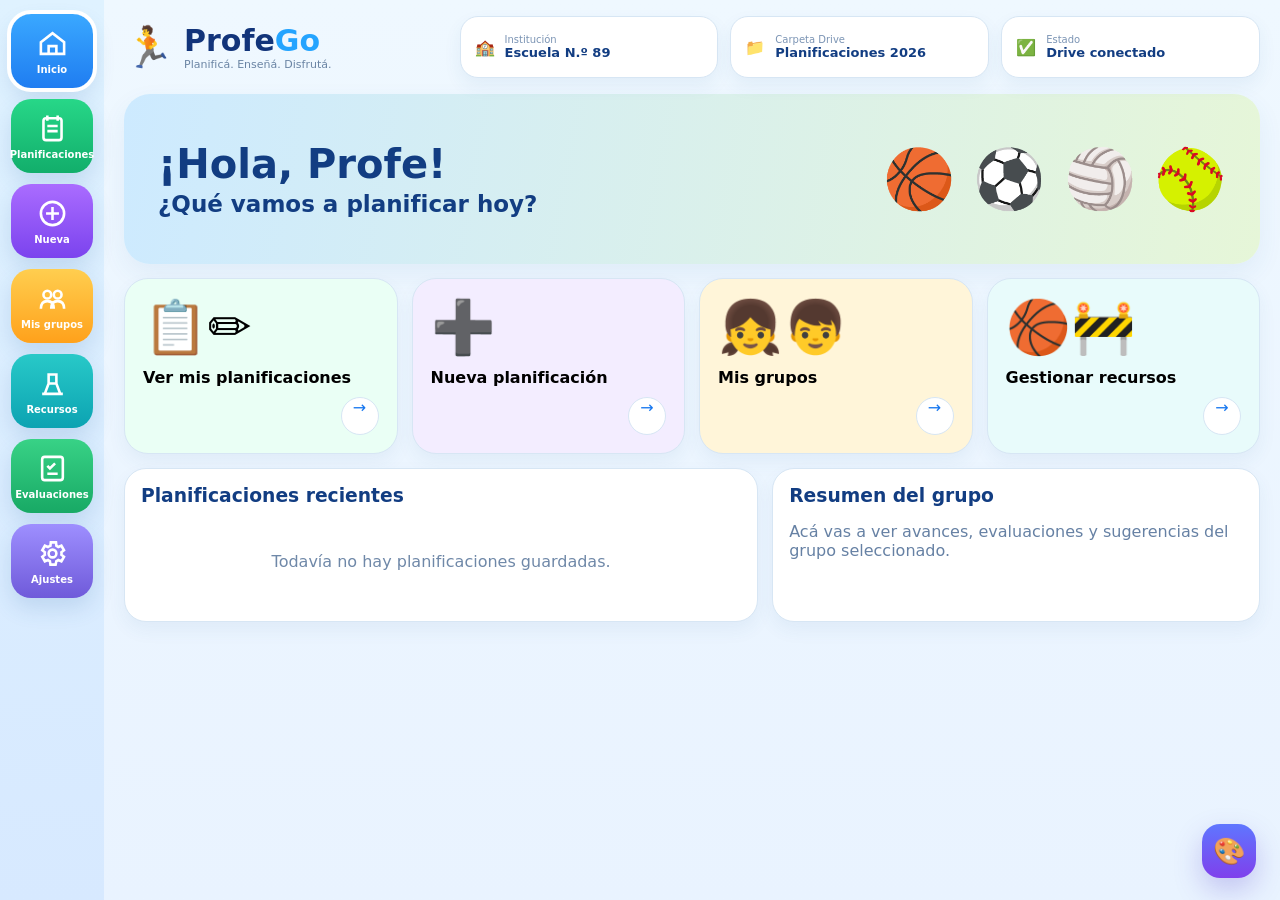
==== profego-v2.html @ d07e44e4 "Reconstruir ProfeGo desde cero" ====
<!doctype html><html lang="es"><head><meta charset="utf-8"><meta name="viewport" content="width=device-width,initial-scale=1"><title>ProfeGo</title><style>:root{--blue:#0d73ff;--blue2:#0c4fc5;--green:#19c77e;--purple:#8b45f6;--orange:#ff9b21;--pink:#ff4d7d;--ink:#123d82;--muted:#6681a4;--bg:#edf6ff;--card:#fff;--radius:22px}*{box-sizing:border-box}html,body{margin:0;background:linear-gradient(180deg,#eff8ff,#e9f3ff);font-family:Inter,ui-sans-serif,system-ui,-apple-system,"Segoe UI",sans-serif;color:var(--ink)}button,input,select,textarea{font:inherit}button{cursor:pointer}.app{min-height:100vh;display:grid;grid-template-columns:104px minmax(0,1fr)}.side{background:linear-gradient(180deg,#dff2ff,#d7e9ff);padding:14px 9px;display:flex;flex-direction:column;gap:11px;align-items:center}.side button{width:82px;min-height:74px;border:0;border-radius:20px;color:#fff;font-weight:800;font-size:10px;display:flex;flex-direction:column;align-items:center;justify-content:center;gap:5px;box-shadow:0 10px 22px #2c65a329}.side button svg{width:31px;height:31px;stroke:currentColor;fill:none;stroke-width:2}.side button:nth-child(1){background:linear-gradient(180deg,#3aa8ff,#1f7df1)}.side button:nth-child(2){background:linear-gradient(180deg,#27d788,#12ae6b)}.side button:nth-child(3){background:linear-gradient(180deg,#aa6cff,#7b43ee)}.side button:nth-child(4){background:linear-gradient(180deg,#ffce4f,#ffa11b)}.side button:nth-child(5){background:linear-gradient(180deg,#28c9c8,#0ca3b2)}.side button:nth-child(6){background:linear-gradient(180deg,#38d286,#18a965)}.side button:nth-child(7){background:linear-gradient(180deg,#9e8fff,#6f5ada)}.side button.active{outline:4px solid white;box-shadow:0 0 0 3px #2390ff,0 10px 22px #2c65a329}.main{padding:16px 20px 28px;min-width:0}.top{display:grid;grid-template-columns:minmax(220px,1fr) repeat(3,minmax(190px,.8fr));gap:12px;align-items:center;margin-bottom:16px}.brand{display:flex;align-items:center;gap:10px}.brand .runner{font-size:40px}.brand h1{margin:0;font-size:30px;font-weight:900;color:#12347a}.brand h1 span{color:#24a4ff}.brand p{margin:0;font-size:11px;color:#6a84a4}.topbox{background:#fff;border:1px solid #d7e6f4;border-radius:18px;padding:12px 14px;display:flex;gap:10px;align-items:center;min-height:62px;box-shadow:0 8px 18px #2b5d9612}.topbox small{display:block;color:#7b94b4;font-size:10px}.topbox b{display:block;font-size:13px}.page{display:none}.page.active{display:block}.hero{background:linear-gradient(100deg,#cdeaff,#e6f6d8);border-radius:26px;padding:26px 34px;min-height:170px;display:flex;align-items:center;justify-content:space-between;box-shadow:0 10px 26px #2b5d9612}.hero h2{font-size:40px;margin:0 0 4px}.hero p{font-size:23px;margin:0;font-weight:800}.sports{font-size:58px;display:flex;gap:14px}.quick{display:grid;grid-template-columns:repeat(4,minmax(0,1fr));gap:14px;margin-top:14px}.q{border:1px solid #d7e6f4;border-radius:24px;padding:18px;background:#fff;min-height:176px;display:flex;flex-direction:column;justify-content:space-between;box-shadow:0 8px 18px #2b5d9610}.q:nth-child(1){background:#eafff5}.q:nth-child(2){background:#f3edff}.q:nth-child(3){background:#fff5d9}.q:nth-child(4){background:#e8fbfb}.q .ico{font-size:52px}.q b{font-size:16px}.q .go{align-self:flex-end;width:38px;height:38px;border-radius:50%;background:#fff;border:1px solid #d7e6f4;color:#1777ef}.lower{display:grid;grid-template-columns:1.3fr 1fr;gap:14px;margin-top:14px}.card{background:#fff;border:1px solid #d7e6f4;border-radius:22px;box-shadow:0 8px 18px #2b5d9610;padding:16px}.card h3{margin:0 0 12px}.planner-grid{display:grid;grid-template-columns:minmax(0,1fr) 270px;gap:16px}.setup{display:grid;grid-template-columns:repeat(5,minmax(0,1fr));gap:10px;margin-bottom:14px}.setup .box{background:#fff;border:1px solid #d7e6f4;border-radius:16px;padding:10px}.setup label{display:block;color:#6f88a8;font-size:10px;margin-bottom:5px}.setup select,.setup input,.setup textarea{width:100%;border:1px solid #d6e4f1;border-radius:10px;padding:9px;color:#24446e;background:#fff}.setup textarea{height:52px;resize:none}.preview-head{background:linear-gradient(90deg,#e6f4ff,#efffdc);border:1px solid #c8e1f5;border-radius:22px;padding:17px 18px;margin-bottom:12px;display:flex;justify-content:space-between;align-items:center}.preview-head h2{margin:0;font-size:22px}.classbox{background:linear-gradient(180deg,#064bbd 0 64px,#f4f9ff 64px);border-radius:24px;overflow:hidden;box-shadow:0 15px 32px #174a8b20}.class-title{padding:16px 18px;color:#fff;font-size:20px;font-weight:900}.games{display:grid;grid-template-columns:repeat(3,minmax(0,1fr));gap:12px;padding:14px}.game{background:#fff;border:1px solid #d5e4f3;border-radius:18px;overflow:hidden;box-shadow:0 8px 18px #225c9c12}.game h4{margin:0;padding:10px 11px;font-size:12px}.scene{height:150px;background:linear-gradient(180deg,#bdeeff,#65c7ee);position:relative;overflow:hidden}.scene .ground{position:absolute;left:0;right:0;bottom:0;height:34%;background:#e4b874}.kid{position:absolute;bottom:22px;width:54px;height:84px}.kid .head{position:absolute;top:0;left:13px;width:30px;height:30px;border-radius:50%;background:#f5b57e;border:3px solid #783c20}.kid .hair{position:absolute;top:-2px;left:10px;width:36px;height:15px;border-radius:50% 50% 35% 35%;background:#68331f}.kid .body{position:absolute;top:28px;left:9px;width:38px;height:34px;border-radius:14px;background:#1686ff}.kid .arm,.kid .leg{position:absolute;background:#f5b57e;border-radius:8px}.kid .arm.a{width:26px;height:7px;top:38px;left:-4px;transform:rotate(-30deg)}.kid .arm.b{width:26px;height:7px;top:38px;right:-4px;transform:rotate(30deg)}.kid .leg.a{width:8px;height:30px;top:59px;left:15px;transform:rotate(15deg)}.kid .leg.b{width:8px;height:30px;top:59px;right:15px;transform:rotate(-15deg)}.kid.alt .body{background:#ff4f86}.kid.green .body{background:#18b66d}.ball{position:absolute;width:28px;height:28px;border-radius:50%;background:#f47b20;border:3px solid #b84c0c}.cone{position:absolute;width:0;height:0;border-left:12px solid transparent;border-right:12px solid transparent;border-bottom:34px solid #ff6b00}.ring{position:absolute;width:54px;height:18px;border:6px solid #ff4d7d;border-radius:50%}.game p{font-size:11px;line-height:1.45;color:#557399;padding:10px 11px;margin:0;min-height:72px}.actions{display:grid;grid-template-columns:1fr 1fr;gap:7px;padding:0 10px 10px}.actions button{border:1px solid #d8ccff;border-radius:10px;padding:8px;color:#7c3ce5;background:#fff;font-weight:800;font-size:10px}.actions .edit{background:linear-gradient(90deg,#7d48f6,#9a38ef);color:#fff;border:0}.aside{display:grid;gap:12px;align-content:start}.aside .save{background:linear-gradient(90deg,#147cff,#14c98b);color:#fff;border:0;width:100%;padding:13px;border-radius:12px;font-weight:900}.aside p{color:#5b7698;font-size:12px;line-height:1.45}.section-title{font-size:26px;margin:0 0 14px}.empty{padding:34px;text-align:center;color:#6f88a8}.theme-pills{display:flex;gap:8px;flex-wrap:wrap}.theme-pills button{border:1px solid #d8e4f0;background:#fff;border-radius:999px;padding:8px 12px}.fab{position:fixed;right:24px;bottom:22px;width:54px;height:54px;border-radius:18px;border:0;background:linear-gradient(180deg,#5f76ff,#7f40ec);color:#fff;font-size:26px;box-shadow:0 12px 28px #5440c843}@media(max-width:1100px){.top{grid-template-columns:1fr 1fr}.quick{grid-template-columns:repeat(2,1fr)}.setup{grid-template-columns:repeat(2,1fr)}.planner-grid{grid-template-columns:1fr}.aside{grid-template-columns:repeat(2,1fr)}.games{grid-template-columns:repeat(2,1fr)}}@media(max-width:760px){.app{grid-template-columns:72px minmax(0,1fr)}.side{padding:10px 5px}.side button{width:58px;min-height:58px;border-radius:15px}.side button span{display:none}.side button svg{width:26px;height:26px}.main{padding:10px}.top{grid-template-columns:1fr}.brand{justify-content:center}.topbox{min-height:54px}.hero{padding:20px;min-height:140px}.hero h2{font-size:31px}.hero p{font-size:18px}.sports{display:none}.quick{grid-template-columns:1fr}.lower{grid-template-columns:1fr}.setup{grid-template-columns:1fr}.games{grid-template-columns:1fr}.aside{grid-template-columns:1fr}} </style></head><body><div class="app"><nav class="side"><button class="active" onclick="show('home',this)"><svg viewBox="0 0 24 24"><path d="M3 11 12 4l9 7v9H3z"/><path d="M9 20v-6h6v6"/></svg><span>Inicio</span></button><button onclick="show('plans',this)"><svg viewBox="0 0 24 24"><rect x="5" y="4" width="14" height="17" rx="2"/><path d="M8 2v4M16 2v4M8 10h8M8 14h8"/></svg><span>Planificaciones</span></button><button onclick="show('new',this)"><svg viewBox="0 0 24 24"><circle cx="12" cy="12" r="9"/><path d="M12 7v10M7 12h10"/></svg><span>Nueva</span></button><button onclick="show('groups',this)"><svg viewBox="0 0 24 24"><circle cx="8" cy="9" r="3"/><circle cx="16" cy="9" r="3"/><path d="M3 20c0-4 2-6 5-6s5 2 5 6M11 20c0-4 2-6 5-6s5 2 5 6"/></svg><span>Mis grupos</span></button><button onclick="show('resources',this)"><svg viewBox="0 0 24 24"><path d="M4 20h16M6 20l3-8h6l3 8M9 12V5h6v7"/></svg><span>Recursos</span></button><button onclick="show('eval',this)"><svg viewBox="0 0 24 24"><rect x="4" y="3" width="16" height="18" rx="2"/><path d="m8 10 2 2 4-4M8 16h8"/></svg><span>Evaluaciones</span></button><button onclick="show('settings',this)"><svg viewBox="0 0 24 24"><circle cx="12" cy="12" r="3"/><path d="M19 12a7 7 0 0 0-.1-1l2-1.5-2-3.5-2.4 1A7 7 0 0 0 15 6l-.3-2.6h-4L10.4 6A7 7 0 0 0 8.5 7l-2.4-1-2 3.5L6.1 11A7 7 0 0 0 6 12c0 .3 0 .7.1 1l-2 1.5 2 3.5 2.4-1A7 7 0 0 0 10 18l.4 2.6h4L15 18a7 7 0 0 0 1.5-1l2.4 1 2-3.5-2-1.5c.1-.3.1-.7.1-1z"/></svg><span>Ajustes</span></button></nav><main class="main"><header class="top"><div class="brand"><div class="runner">🏃</div><div><h1>Profe<span>Go</span></h1><p>Planificá. Enseñá. Disfrutá.</p></div></div><div class="topbox"><div>🏫</div><div><small>Institución</small><b>Escuela N.º 89</b></div></div><div class="topbox"><div>📁</div><div><small>Carpeta Drive</small><b>Planificaciones 2026</b></div></div><div class="topbox"><div>✅</div><div><small>Estado</small><b>Drive conectado</b></div></div></header><section id="home" class="page active"><div class="hero"><div><h2>¡Hola, Profe!</h2><p>¿Qué vamos a planificar hoy?</p></div><div class="sports">🏀 ⚽ 🏐 🥎</div></div><div class="quick"><button class="q" onclick="showById('plans',1)"><div class="ico">📋✏️</div><b>Ver mis planificaciones</b><span class="go">→</span></button><button class="q" onclick="showById('new',2)"><div class="ico">➕</div><b>Nueva planificación</b><span class="go">→</span></button><button class="q" onclick="showById('groups',3)"><div class="ico">👧👦</div><b>Mis grupos</b><span class="go">→</span></button><button class="q" onclick="showById('resources',4)"><div class="ico">🏀🚧</div><b>Gestionar recursos</b><span class="go">→</span></button></div><div class="lower"><div class="card"><h3>Planificaciones recientes</h3><div id="recent" class="empty">Todavía no hay planificaciones guardadas.</div></div><div class="card"><h3>Resumen del grupo</h3><p style="color:#6681a4">Acá vas a ver avances, evaluaciones y sugerencias del grupo seleccionado.</p></div></div></section><section id="new" class="page"><h2 class="section-title">Nueva planificación</h2><div class="setup"><div class="box"><label>Grupo</label><select id="group"><option>3 años</option><option>4 años</option><option selected>5 años</option><option>1.º año</option><option>2.º año</option><option>3.º año</option><option>4.º año</option><option>5.º año</option><option>6.º año</option></select></div><div class="box"><label>Contenido</label><select id="content"><option selected>Manipulación de pelota</option><option>Conciencia corporal</option><option>Básquet</option><option>Vóley</option><option>Fútbol</option></select></div><div class="box"><label>Clases</label><select id="count"><option>6</option><option selected>10</option><option>12</option></select></div><div class="box"><label>Inicio</label><input type="date" id="date"></div><div class="box"><label>Meta general</label><textarea id="goal">Que los niños integren diferentes formas de manipulación y desplazamiento en situaciones lúdicas.</textarea></div></div><div class="planner-grid"><div><div class="preview-head"><h2>Vista previa de la secuencia</h2><b id="meta">10 clases · 60 juegos</b></div><div class="classbox"><div class="class-title">CLASE 1 · Introducción</div><div id="games" class="games"></div></div></div><aside class="aside"><div class="card"><h3>🎯 Meta de la clase</h3><p id="classGoal">Explorar el espacio y manipular objetos en juegos simples.</p></div><div class="card"><h3>💡 Tip del día</h3><p>Usá consignas breves y visuales. Menos explicación, más movimiento.</p></div><div class="card"><h3>🔄 ¿No te gusta un juego?</h3><p>Tocá “Sugerir otro” y ProfeGo cambia la actividad manteniendo el objetivo.</p></div><div class="card"><h3>Guardar planificación</h3><button class="save" onclick="savePlan()">💾 Guardar</button><p id="saveStatus">Se guardará en Planificaciones y quedará asociada a la institución.</p></div></aside></div></section><section id="plans" class="page"><h2 class="section-title">Planificaciones</h2><div id="plansList" class="card empty">Todavía no hay planificaciones guardadas.</div></section><section id="groups" class="page"><h2 class="section-title">Mis grupos</h2><div class="card"><h3>5 años</h3><p>Seguimiento, contenidos trabajados y evaluaciones del grupo.</p></div></section><section id="resources" class="page"><h2 class="section-title">Recursos</h2><div class="card"><h3>Materiales disponibles</h3><p>Pelotas, conos, aros, sogas, colchonetas y otros recursos por institución.</p></div></section><section id="eval" class="page"><h2 class="section-title">Evaluaciones</h2><div class="card"><h3>Evaluación del grupo</h3><p>Registro inicial, intermedio y final de cada secuencia.</p></div></section><section id="settings" class="page"><h2 class="section-title">Ajustes</h2><div class="card"><h3>🎨 Apariencia</h3><div class="theme-pills"><button onclick="theme('#0d73ff','#8b45f6')">Cielo</button><button onclick="theme('#ff6b67','#9d56ef')">Atardecer</button><button onclick="theme('#18b981','#0ea5a3')">Bosque</button><button onclick="theme('#6c5ce7','#222b6b')">Noche</button></div></div><div class="card" style="margin-top:12px"><h3>☁ Google Drive</h3><p>La conexión definitiva será mediante inicio de sesión con Google, sin pegar URLs.</p><button class="save" onclick="alert('Conexión OAuth en próxima etapa')">Conectar con Google Drive</button></div></section></main></div><button class="fab" onclick="showById('settings',6)">🎨</button><script>const gamesData=[['Islas cerca - lejos','Correr y ubicarse dentro o fuera de un aro según la señal.'],['Pases en pareja','Pasar y recibir la pelota con las dos manos.'],['Dribbling en slalom','Conducir la pelota en zigzag entre conos.'],['Tiro al aro','Lanzar desde diferentes posiciones y distancias.'],['Partidito 3 vs 3','Juego reducido con reglas simples.'],['Vuelta a la calma','Movilidad suave, respiración y estiramientos.']];function iconScene(i){let items='';if(i===0)items='<div class="kid" style="left:18%"><i class="hair"></i><i class="head"></i><i class="body"></i><i class="arm a"></i><i class="arm b"></i><i class="leg a"></i><i class="leg b"></i></div><div class="kid green" style="left:56%"><i class="hair"></i><i class="head"></i><i class="body"></i><i class="arm a"></i><i class="arm b"></i><i class="leg a"></i><i class="leg b"></i></div><div class="ring" style="left:39%;bottom:18px"></div>';else if(i===1)items='<div class="kid alt" style="left:18%"><i class="hair"></i><i class="head"></i><i class="body"></i><i class="arm a"></i><i class="arm b"></i><i class="leg a"></i><i class="leg b"></i></div><div class="kid" style="right:16%"><i class="hair"></i><i class="head"></i><i class="body"></i><i class="arm a"></i><i class="arm b"></i><i class="leg a"></i><i class="leg b"></i></div><div class="ball" style="left:47%;bottom:57px"></div>';else if(i===2)items='<div class="kid" style="left:21%"><i class="hair"></i><i class="head"></i><i class="body"></i><i class="arm a"></i><i class="arm b"></i><i class="leg a"></i><i class="leg b"></i></div><div class="ball" style="left:47%;bottom:29px"></div><div class="cone" style="left:65%;bottom:18px"></div><div class="cone" style="left:78%;bottom:18px"></div>';else if(i===3)items='<div class="kid alt" style="left:20%"><i class="hair"></i><i class="head"></i><i class="body"></i><i class="arm a"></i><i class="arm b"></i><i class="leg a"></i><i class="leg b"></i></div><div class="ball" style="left:48%;top:26px"></div><div style="position:absolute;right:12%;top:28px;font-size:55px">🏀</div>';else if(i===4)items='<div class="kid" style="left:9%"><i class="hair"></i><i class="head"></i><i class="body"></i><i class="arm a"></i><i class="arm b"></i><i class="leg a"></i><i class="leg b"></i></div><div class="kid alt" style="left:38%"><i class="hair"></i><i class="head"></i><i class="body"></i><i class="arm a"></i><i class="arm b"></i><i class="leg a"></i><i class="leg b"></i></div><div class="kid green" style="right:9%"><i class="hair"></i><i class="head"></i><i class="body"></i><i class="arm a"></i><i class="arm b"></i><i class="leg a"></i><i class="leg b"></i></div><div class="ball" style="left:33%;bottom:25px"></div>';else items='<div style="position:absolute;left:18%;bottom:22px;font-size:66px">🧘</div><div style="position:absolute;right:18%;bottom:22px;font-size:66px">🧘‍♀️</div>';return '<div class="ground"></div>'+items}function renderGames(){const wrap=document.getElementById('games');wrap.innerHTML='';gamesData.forEach((g,i)=>{const d=document.createElement('div');d.className='game';d.innerHTML=`<h4><b>${i+1}</b> · ${g[0]}</h4><div class="scene">${iconScene(i)}</div><p>${g[1]}</p><div class="actions"><button onclick="replaceGame(${i})">↻ Sugerir otro</button><button class="edit" onclick="editGame(${i})">✎ Editar</button></div>`;wrap.appendChild(d)})}function replaceGame(i){const alt=['Desafío de colores','Circuito con conos','Pases en movimiento','Blancos por zonas','Relevos cooperativos','Respiración con música'];gamesData[i][0]=alt[i];gamesData[i][1]='Nueva propuesta similar, manteniendo la misma intención pedagógica.';renderGames()}function editGame(i){const n=prompt('Nombre del juego',gamesData[i][0]);if(n){gamesData[i][0]=n;const d=prompt('Descripción',gamesData[i][1]);if(d)gamesData[i][1]=d;renderGames()}}function show(id,btn){document.querySelectorAll('.page').forEach(p=>p.classList.remove('active'));document.getElementById(id).classList.add('active');document.querySelectorAll('.side button').forEach(b=>b.classList.remove('active'));if(btn)btn.classList.add('active')}function showById(id,index){show(id,document.querySelectorAll('.side button')[index])}function savePlan(){const plan={group:document.getElementById('group').value,content:document.getElementById('content').value,date:document.getElementById('date').value||new Date().toISOString().slice(0,10),games:gamesData.map(x=>[...x])};const arr=JSON.parse(localStorage.getItem('profego-v2-plans')||'[]');arr.unshift(plan);localStorage.setItem('profego-v2-plans',JSON.stringify(arr));document.getElementById('saveStatus').textContent='✓ Planificación guardada';refreshPlans()}function refreshPlans(){const arr=JSON.parse(localStorage.getItem('profego-v2-plans')||'[]');const html=arr.length?arr.map(p=>`<div style="padding:12px;border-bottom:1px solid #e5edf6"><b>${p.content}</b> · ${p.group}<br><small>${p.date}</small></div>`).join(''):'Todavía no hay planificaciones guardadas.';document.getElementById('plansList').innerHTML=html;document.getElementById('recent').innerHTML=arr.length?html.split('</div>').slice(0,2).join('</div>'):'Todavía no hay planificaciones guardadas.'}function theme(a,b){document.documentElement.style.setProperty('--blue',a);document.documentElement.style.setProperty('--purple',b);localStorage.setItem('profego-theme',JSON.stringify([a,b]))}const th=JSON.parse(localStorage.getItem('profego-theme')||'null');if(th)theme(th[0],th[1]);renderGames();refreshPlans();</script></body></html>
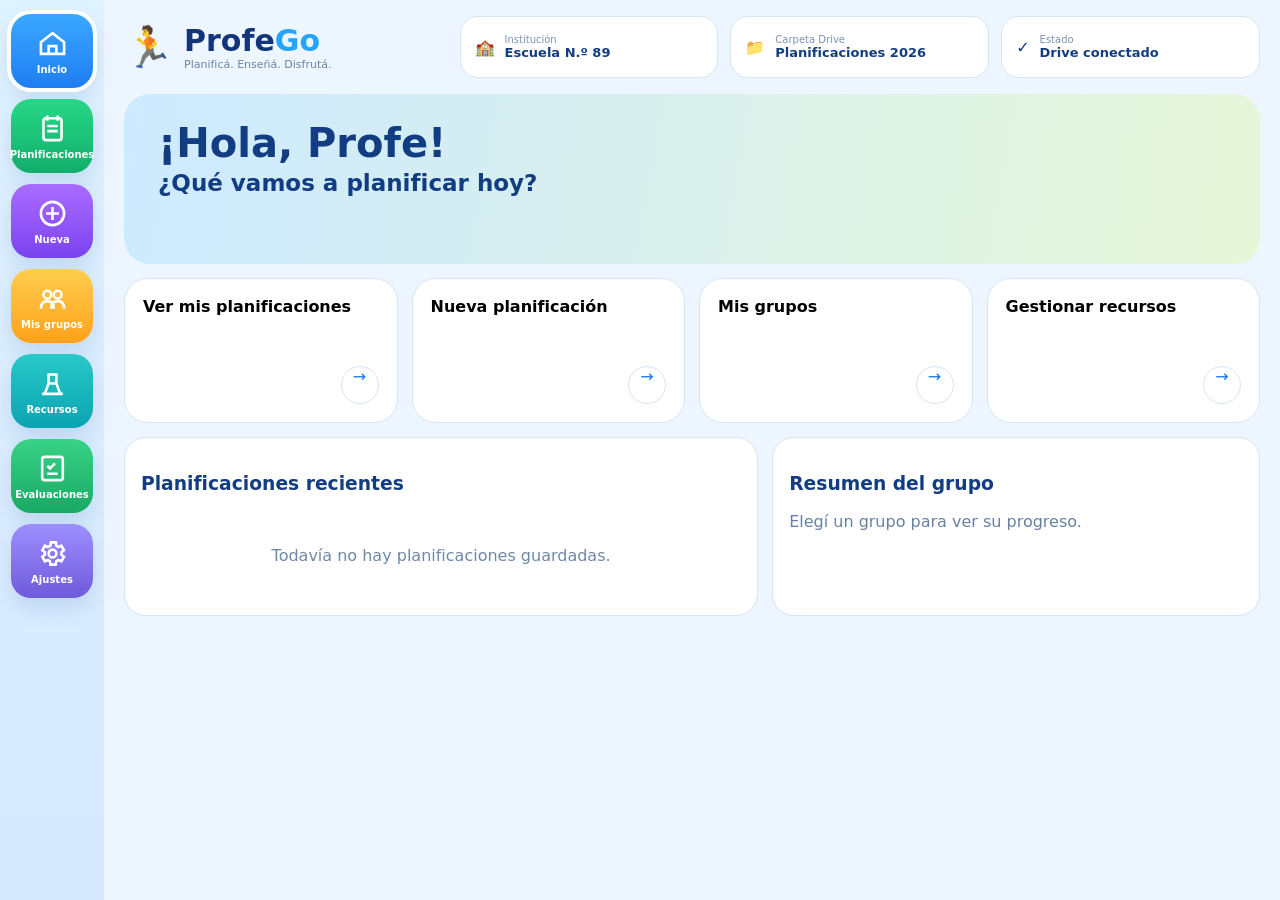
==== commit f71d56c6: "Preparar escenas de juego con ilustraciones reales" ====
--- a/profego-v2.html
+++ b/profego-v2.html
@@ -1 +1 @@
-<!doctype html><html lang="es"><head><meta charset="utf-8"><meta name="viewport" content="width=device-width,initial-scale=1"><title>ProfeGo</title><style>:root{--blue:#0d73ff;--blue2:#0c4fc5;--green:#19c77e;--purple:#8b45f6;--orange:#ff9b21;--pink:#ff4d7d;--ink:#123d82;--muted:#6681a4;--bg:#edf6ff;--card:#fff;--radius:22px}*{box-sizing:border-box}html,body{margin:0;background:linear-gradient(180deg,#eff8ff,#e9f3ff);font-family:Inter,ui-sans-serif,system-ui,-apple-system,"Segoe UI",sans-serif;color:var(--ink)}button,input,select,textarea{font:inherit}button{cursor:pointer}.app{min-height:100vh;display:grid;grid-template-columns:104px minmax(0,1fr)}.side{background:linear-gradient(180deg,#dff2ff,#d7e9ff);padding:14px 9px;display:flex;flex-direction:column;gap:11px;align-items:center}.side button{width:82px;min-height:74px;border:0;border-radius:20px;color:#fff;font-weight:800;font-size:10px;display:flex;flex-direction:column;align-items:center;justify-content:center;gap:5px;box-shadow:0 10px 22px #2c65a329}.side button svg{width:31px;height:31px;stroke:currentColor;fill:none;stroke-width:2}.side button:nth-child(1){background:linear-gradient(180deg,#3aa8ff,#1f7df1)}.side button:nth-child(2){background:linear-gradient(180deg,#27d788,#12ae6b)}.side button:nth-child(3){background:linear-gradient(180deg,#aa6cff,#7b43ee)}.side button:nth-child(4){background:linear-gradient(180deg,#ffce4f,#ffa11b)}.side button:nth-child(5){background:linear-gradient(180deg,#28c9c8,#0ca3b2)}.side button:nth-child(6){background:linear-gradient(180deg,#38d286,#18a965)}.side button:nth-child(7){background:linear-gradient(180deg,#9e8fff,#6f5ada)}.side button.active{outline:4px solid white;box-shadow:0 0 0 3px #2390ff,0 10px 22px #2c65a329}.main{padding:16px 20px 28px;min-width:0}.top{display:grid;grid-template-columns:minmax(220px,1fr) repeat(3,minmax(190px,.8fr));gap:12px;align-items:center;margin-bottom:16px}.brand{display:flex;align-items:center;gap:10px}.brand .runner{font-size:40px}.brand h1{margin:0;font-size:30px;font-weight:900;color:#12347a}.brand h1 span{color:#24a4ff}.brand p{margin:0;font-size:11px;color:#6a84a4}.topbox{background:#fff;border:1px solid #d7e6f4;border-radius:18px;padding:12px 14px;display:flex;gap:10px;align-items:center;min-height:62px;box-shadow:0 8px 18px #2b5d9612}.topbox small{display:block;color:#7b94b4;font-size:10px}.topbox b{display:block;font-size:13px}.page{display:none}.page.active{display:block}.hero{background:linear-gradient(100deg,#cdeaff,#e6f6d8);border-radius:26px;padding:26px 34px;min-height:170px;display:flex;align-items:center;justify-content:space-between;box-shadow:0 10px 26px #2b5d9612}.hero h2{font-size:40px;margin:0 0 4px}.hero p{font-size:23px;margin:0;font-weight:800}.sports{font-size:58px;display:flex;gap:14px}.quick{display:grid;grid-template-columns:repeat(4,minmax(0,1fr));gap:14px;margin-top:14px}.q{border:1px solid #d7e6f4;border-radius:24px;padding:18px;background:#fff;min-height:176px;display:flex;flex-direction:column;justify-content:space-between;box-shadow:0 8px 18px #2b5d9610}.q:nth-child(1){background:#eafff5}.q:nth-child(2){background:#f3edff}.q:nth-child(3){background:#fff5d9}.q:nth-child(4){background:#e8fbfb}.q .ico{font-size:52px}.q b{font-size:16px}.q .go{align-self:flex-end;width:38px;height:38px;border-radius:50%;background:#fff;border:1px solid #d7e6f4;color:#1777ef}.lower{display:grid;grid-template-columns:1.3fr 1fr;gap:14px;margin-top:14px}.card{background:#fff;border:1px solid #d7e6f4;border-radius:22px;box-shadow:0 8px 18px #2b5d9610;padding:16px}.card h3{margin:0 0 12px}.planner-grid{display:grid;grid-template-columns:minmax(0,1fr) 270px;gap:16px}.setup{display:grid;grid-template-columns:repeat(5,minmax(0,1fr));gap:10px;margin-bottom:14px}.setup .box{background:#fff;border:1px solid #d7e6f4;border-radius:16px;padding:10px}.setup label{display:block;color:#6f88a8;font-size:10px;margin-bottom:5px}.setup select,.setup input,.setup textarea{width:100%;border:1px solid #d6e4f1;border-radius:10px;padding:9px;color:#24446e;background:#fff}.setup textarea{height:52px;resize:none}.preview-head{background:linear-gradient(90deg,#e6f4ff,#efffdc);border:1px solid #c8e1f5;border-radius:22px;padding:17px 18px;margin-bottom:12px;display:flex;justify-content:space-between;align-items:center}.preview-head h2{margin:0;font-size:22px}.classbox{background:linear-gradient(180deg,#064bbd 0 64px,#f4f9ff 64px);border-radius:24px;overflow:hidden;box-shadow:0 15px 32px #174a8b20}.class-title{padding:16px 18px;color:#fff;font-size:20px;font-weight:900}.games{display:grid;grid-template-columns:repeat(3,minmax(0,1fr));gap:12px;padding:14px}.game{background:#fff;border:1px solid #d5e4f3;border-radius:18px;overflow:hidden;box-shadow:0 8px 18px #225c9c12}.game h4{margin:0;padding:10px 11px;font-size:12px}.scene{height:150px;background:linear-gradient(180deg,#bdeeff,#65c7ee);position:relative;overflow:hidden}.scene .ground{position:absolute;left:0;right:0;bottom:0;height:34%;background:#e4b874}.kid{position:absolute;bottom:22px;width:54px;height:84px}.kid .head{position:absolute;top:0;left:13px;width:30px;height:30px;border-radius:50%;background:#f5b57e;border:3px solid #783c20}.kid .hair{position:absolute;top:-2px;left:10px;width:36px;height:15px;border-radius:50% 50% 35% 35%;background:#68331f}.kid .body{position:absolute;top:28px;left:9px;width:38px;height:34px;border-radius:14px;background:#1686ff}.kid .arm,.kid .leg{position:absolute;background:#f5b57e;border-radius:8px}.kid .arm.a{width:26px;height:7px;top:38px;left:-4px;transform:rotate(-30deg)}.kid .arm.b{width:26px;height:7px;top:38px;right:-4px;transform:rotate(30deg)}.kid .leg.a{width:8px;height:30px;top:59px;left:15px;transform:rotate(15deg)}.kid .leg.b{width:8px;height:30px;top:59px;right:15px;transform:rotate(-15deg)}.kid.alt .body{background:#ff4f86}.kid.green .body{background:#18b66d}.ball{position:absolute;width:28px;height:28px;border-radius:50%;background:#f47b20;border:3px solid #b84c0c}.cone{position:absolute;width:0;height:0;border-left:12px solid transparent;border-right:12px solid transparent;border-bottom:34px solid #ff6b00}.ring{position:absolute;width:54px;height:18px;border:6px solid #ff4d7d;border-radius:50%}.game p{font-size:11px;line-height:1.45;color:#557399;padding:10px 11px;margin:0;min-height:72px}.actions{display:grid;grid-template-columns:1fr 1fr;gap:7px;padding:0 10px 10px}.actions button{border:1px solid #d8ccff;border-radius:10px;padding:8px;color:#7c3ce5;background:#fff;font-weight:800;font-size:10px}.actions .edit{background:linear-gradient(90deg,#7d48f6,#9a38ef);color:#fff;border:0}.aside{display:grid;gap:12px;align-content:start}.aside .save{background:linear-gradient(90deg,#147cff,#14c98b);color:#fff;border:0;width:100%;padding:13px;border-radius:12px;font-weight:900}.aside p{color:#5b7698;font-size:12px;line-height:1.45}.section-title{font-size:26px;margin:0 0 14px}.empty{padding:34px;text-align:center;color:#6f88a8}.theme-pills{display:flex;gap:8px;flex-wrap:wrap}.theme-pills button{border:1px solid #d8e4f0;background:#fff;border-radius:999px;padding:8px 12px}.fab{position:fixed;right:24px;bottom:22px;width:54px;height:54px;border-radius:18px;border:0;background:linear-gradient(180deg,#5f76ff,#7f40ec);color:#fff;font-size:26px;box-shadow:0 12px 28px #5440c843}@media(max-width:1100px){.top{grid-template-columns:1fr 1fr}.quick{grid-template-columns:repeat(2,1fr)}.setup{grid-template-columns:repeat(2,1fr)}.planner-grid{grid-template-columns:1fr}.aside{grid-template-columns:repeat(2,1fr)}.games{grid-template-columns:repeat(2,1fr)}}@media(max-width:760px){.app{grid-template-columns:72px minmax(0,1fr)}.side{padding:10px 5px}.side button{width:58px;min-height:58px;border-radius:15px}.side button span{display:none}.side button svg{width:26px;height:26px}.main{padding:10px}.top{grid-template-columns:1fr}.brand{justify-content:center}.topbox{min-height:54px}.hero{padding:20px;min-height:140px}.hero h2{font-size:31px}.hero p{font-size:18px}.sports{display:none}.quick{grid-template-columns:1fr}.lower{grid-template-columns:1fr}.setup{grid-template-columns:1fr}.games{grid-template-columns:1fr}.aside{grid-template-columns:1fr}} </style></head><body><div class="app"><nav class="side"><button class="active" onclick="show('home',this)"><svg viewBox="0 0 24 24"><path d="M3 11 12 4l9 7v9H3z"/><path d="M9 20v-6h6v6"/></svg><span>Inicio</span></button><button onclick="show('plans',this)"><svg viewBox="0 0 24 24"><rect x="5" y="4" width="14" height="17" rx="2"/><path d="M8 2v4M16 2v4M8 10h8M8 14h8"/></svg><span>Planificaciones</span></button><button onclick="show('new',this)"><svg viewBox="0 0 24 24"><circle cx="12" cy="12" r="9"/><path d="M12 7v10M7 12h10"/></svg><span>Nueva</span></button><button onclick="show('groups',this)"><svg viewBox="0 0 24 24"><circle cx="8" cy="9" r="3"/><circle cx="16" cy="9" r="3"/><path d="M3 20c0-4 2-6 5-6s5 2 5 6M11 20c0-4 2-6 5-6s5 2 5 6"/></svg><span>Mis grupos</span></button><button onclick="show('resources',this)"><svg viewBox="0 0 24 24"><path d="M4 20h16M6 20l3-8h6l3 8M9 12V5h6v7"/></svg><span>Recursos</span></button><button onclick="show('eval',this)"><svg viewBox="0 0 24 24"><rect x="4" y="3" width="16" height="18" rx="2"/><path d="m8 10 2 2 4-4M8 16h8"/></svg><span>Evaluaciones</span></button><button onclick="show('settings',this)"><svg viewBox="0 0 24 24"><circle cx="12" cy="12" r="3"/><path d="M19 12a7 7 0 0 0-.1-1l2-1.5-2-3.5-2.4 1A7 7 0 0 0 15 6l-.3-2.6h-4L10.4 6A7 7 0 0 0 8.5 7l-2.4-1-2 3.5L6.1 11A7 7 0 0 0 6 12c0 .3 0 .7.1 1l-2 1.5 2 3.5 2.4-1A7 7 0 0 0 10 18l.4 2.6h4L15 18a7 7 0 0 0 1.5-1l2.4 1 2-3.5-2-1.5c.1-.3.1-.7.1-1z"/></svg><span>Ajustes</span></button></nav><main class="main"><header class="top"><div class="brand"><div class="runner">🏃</div><div><h1>Profe<span>Go</span></h1><p>Planificá. Enseñá. Disfrutá.</p></div></div><div class="topbox"><div>🏫</div><div><small>Institución</small><b>Escuela N.º 89</b></div></div><div class="topbox"><div>📁</div><div><small>Carpeta Drive</small><b>Planificaciones 2026</b></div></div><div class="topbox"><div>✅</div><div><small>Estado</small><b>Drive conectado</b></div></div></header><section id="home" class="page active"><div class="hero"><div><h2>¡Hola, Profe!</h2><p>¿Qué vamos a planificar hoy?</p></div><div class="sports">🏀 ⚽ 🏐 🥎</div></div><div class="quick"><button class="q" onclick="showById('plans',1)"><div class="ico">📋✏️</div><b>Ver mis planificaciones</b><span class="go">→</span></button><button class="q" onclick="showById('new',2)"><div class="ico">➕</div><b>Nueva planificación</b><span class="go">→</span></button><button class="q" onclick="showById('groups',3)"><div class="ico">👧👦</div><b>Mis grupos</b><span class="go">→</span></button><button class="q" onclick="showById('resources',4)"><div class="ico">🏀🚧</div><b>Gestionar recursos</b><span class="go">→</span></button></div><div class="lower"><div class="card"><h3>Planificaciones recientes</h3><div id="recent" class="empty">Todavía no hay planificaciones guardadas.</div></div><div class="card"><h3>Resumen del grupo</h3><p style="color:#6681a4">Acá vas a ver avances, evaluaciones y sugerencias del grupo seleccionado.</p></div></div></section><section id="new" class="page"><h2 class="section-title">Nueva planificación</h2><div class="setup"><div class="box"><label>Grupo</label><select id="group"><option>3 años</option><option>4 años</option><option selected>5 años</option><option>1.º año</option><option>2.º año</option><option>3.º año</option><option>4.º año</option><option>5.º año</option><option>6.º año</option></select></div><div class="box"><label>Contenido</label><select id="content"><option selected>Manipulación de pelota</option><option>Conciencia corporal</option><option>Básquet</option><option>Vóley</option><option>Fútbol</option></select></div><div class="box"><label>Clases</label><select id="count"><option>6</option><option selected>10</option><option>12</option></select></div><div class="box"><label>Inicio</label><input type="date" id="date"></div><div class="box"><label>Meta general</label><textarea id="goal">Que los niños integren diferentes formas de manipulación y desplazamiento en situaciones lúdicas.</textarea></div></div><div class="planner-grid"><div><div class="preview-head"><h2>Vista previa de la secuencia</h2><b id="meta">10 clases · 60 juegos</b></div><div class="classbox"><div class="class-title">CLASE 1 · Introducción</div><div id="games" class="games"></div></div></div><aside class="aside"><div class="card"><h3>🎯 Meta de la clase</h3><p id="classGoal">Explorar el espacio y manipular objetos en juegos simples.</p></div><div class="card"><h3>💡 Tip del día</h3><p>Usá consignas breves y visuales. Menos explicación, más movimiento.</p></div><div class="card"><h3>🔄 ¿No te gusta un juego?</h3><p>Tocá “Sugerir otro” y ProfeGo cambia la actividad manteniendo el objetivo.</p></div><div class="card"><h3>Guardar planificación</h3><button class="save" onclick="savePlan()">💾 Guardar</button><p id="saveStatus">Se guardará en Planificaciones y quedará asociada a la institución.</p></div></aside></div></section><section id="plans" class="page"><h2 class="section-title">Planificaciones</h2><div id="plansList" class="card empty">Todavía no hay planificaciones guardadas.</div></section><section id="groups" class="page"><h2 class="section-title">Mis grupos</h2><div class="card"><h3>5 años</h3><p>Seguimiento, contenidos trabajados y evaluaciones del grupo.</p></div></section><section id="resources" class="page"><h2 class="section-title">Recursos</h2><div class="card"><h3>Materiales disponibles</h3><p>Pelotas, conos, aros, sogas, colchonetas y otros recursos por institución.</p></div></section><section id="eval" class="page"><h2 class="section-title">Evaluaciones</h2><div class="card"><h3>Evaluación del grupo</h3><p>Registro inicial, intermedio y final de cada secuencia.</p></div></section><section id="settings" class="page"><h2 class="section-title">Ajustes</h2><div class="card"><h3>🎨 Apariencia</h3><div class="theme-pills"><button onclick="theme('#0d73ff','#8b45f6')">Cielo</button><button onclick="theme('#ff6b67','#9d56ef')">Atardecer</button><button onclick="theme('#18b981','#0ea5a3')">Bosque</button><button onclick="theme('#6c5ce7','#222b6b')">Noche</button></div></div><div class="card" style="margin-top:12px"><h3>☁ Google Drive</h3><p>La conexión definitiva será mediante inicio de sesión con Google, sin pegar URLs.</p><button class="save" onclick="alert('Conexión OAuth en próxima etapa')">Conectar con Google Drive</button></div></section></main></div><button class="fab" onclick="showById('settings',6)">🎨</button><script>const gamesData=[['Islas cerca - lejos','Correr y ubicarse dentro o fuera de un aro según la señal.'],['Pases en pareja','Pasar y recibir la pelota con las dos manos.'],['Dribbling en slalom','Conducir la pelota en zigzag entre conos.'],['Tiro al aro','Lanzar desde diferentes posiciones y distancias.'],['Partidito 3 vs 3','Juego reducido con reglas simples.'],['Vuelta a la calma','Movilidad suave, respiración y estiramientos.']];function iconScene(i){let items='';if(i===0)items='<div class="kid" style="left:18%"><i class="hair"></i><i class="head"></i><i class="body"></i><i class="arm a"></i><i class="arm b"></i><i class="leg a"></i><i class="leg b"></i></div><div class="kid green" style="left:56%"><i class="hair"></i><i class="head"></i><i class="body"></i><i class="arm a"></i><i class="arm b"></i><i class="leg a"></i><i class="leg b"></i></div><div class="ring" style="left:39%;bottom:18px"></div>';else if(i===1)items='<div class="kid alt" style="left:18%"><i class="hair"></i><i class="head"></i><i class="body"></i><i class="arm a"></i><i class="arm b"></i><i class="leg a"></i><i class="leg b"></i></div><div class="kid" style="right:16%"><i class="hair"></i><i class="head"></i><i class="body"></i><i class="arm a"></i><i class="arm b"></i><i class="leg a"></i><i class="leg b"></i></div><div class="ball" style="left:47%;bottom:57px"></div>';else if(i===2)items='<div class="kid" style="left:21%"><i class="hair"></i><i class="head"></i><i class="body"></i><i class="arm a"></i><i class="arm b"></i><i class="leg a"></i><i class="leg b"></i></div><div class="ball" style="left:47%;bottom:29px"></div><div class="cone" style="left:65%;bottom:18px"></div><div class="cone" style="left:78%;bottom:18px"></div>';else if(i===3)items='<div class="kid alt" style="left:20%"><i class="hair"></i><i class="head"></i><i class="body"></i><i class="arm a"></i><i class="arm b"></i><i class="leg a"></i><i class="leg b"></i></div><div class="ball" style="left:48%;top:26px"></div><div style="position:absolute;right:12%;top:28px;font-size:55px">🏀</div>';else if(i===4)items='<div class="kid" style="left:9%"><i class="hair"></i><i class="head"></i><i class="body"></i><i class="arm a"></i><i class="arm b"></i><i class="leg a"></i><i class="leg b"></i></div><div class="kid alt" style="left:38%"><i class="hair"></i><i class="head"></i><i class="body"></i><i class="arm a"></i><i class="arm b"></i><i class="leg a"></i><i class="leg b"></i></div><div class="kid green" style="right:9%"><i class="hair"></i><i class="head"></i><i class="body"></i><i class="arm a"></i><i class="arm b"></i><i class="leg a"></i><i class="leg b"></i></div><div class="ball" style="left:33%;bottom:25px"></div>';else items='<div style="position:absolute;left:18%;bottom:22px;font-size:66px">🧘</div><div style="position:absolute;right:18%;bottom:22px;font-size:66px">🧘‍♀️</div>';return '<div class="ground"></div>'+items}function renderGames(){const wrap=document.getElementById('games');wrap.innerHTML='';gamesData.forEach((g,i)=>{const d=document.createElement('div');d.className='game';d.innerHTML=`<h4><b>${i+1}</b> · ${g[0]}</h4><div class="scene">${iconScene(i)}</div><p>${g[1]}</p><div class="actions"><button onclick="replaceGame(${i})">↻ Sugerir otro</button><button class="edit" onclick="editGame(${i})">✎ Editar</button></div>`;wrap.appendChild(d)})}function replaceGame(i){const alt=['Desafío de colores','Circuito con conos','Pases en movimiento','Blancos por zonas','Relevos cooperativos','Respiración con música'];gamesData[i][0]=alt[i];gamesData[i][1]='Nueva propuesta similar, manteniendo la misma intención pedagógica.';renderGames()}function editGame(i){const n=prompt('Nombre del juego',gamesData[i][0]);if(n){gamesData[i][0]=n;const d=prompt('Descripción',gamesData[i][1]);if(d)gamesData[i][1]=d;renderGames()}}function show(id,btn){document.querySelectorAll('.page').forEach(p=>p.classList.remove('active'));document.getElementById(id).classList.add('active');document.querySelectorAll('.side button').forEach(b=>b.classList.remove('active'));if(btn)btn.classList.add('active')}function showById(id,index){show(id,document.querySelectorAll('.side button')[index])}function savePlan(){const plan={group:document.getElementById('group').value,content:document.getElementById('content').value,date:document.getElementById('date').value||new Date().toISOString().slice(0,10),games:gamesData.map(x=>[...x])};const arr=JSON.parse(localStorage.getItem('profego-v2-plans')||'[]');arr.unshift(plan);localStorage.setItem('profego-v2-plans',JSON.stringify(arr));document.getElementById('saveStatus').textContent='✓ Planificación guardada';refreshPlans()}function refreshPlans(){const arr=JSON.parse(localStorage.getItem('profego-v2-plans')||'[]');const html=arr.length?arr.map(p=>`<div style="padding:12px;border-bottom:1px solid #e5edf6"><b>${p.content}</b> · ${p.group}<br><small>${p.date}</small></div>`).join(''):'Todavía no hay planificaciones guardadas.';document.getElementById('plansList').innerHTML=html;document.getElementById('recent').innerHTML=arr.length?html.split('</div>').slice(0,2).join('</div>'):'Todavía no hay planificaciones guardadas.'}function theme(a,b){document.documentElement.style.setProperty('--blue',a);document.documentElement.style.setProperty('--purple',b);localStorage.setItem('profego-theme',JSON.stringify([a,b]))}const th=JSON.parse(localStorage.getItem('profego-theme')||'null');if(th)theme(th[0],th[1]);renderGames();refreshPlans();</script></body></html>+<!doctype html><html lang="es"><head><meta charset="utf-8"><meta name="viewport" content="width=device-width,initial-scale=1"><title>ProfeGo</title><style>:root{--blue:#0d73ff;--blue2:#0c4fc5;--green:#19c77e;--purple:#8b45f6;--orange:#ff9b21;--pink:#ff4d7d;--ink:#123d82;--muted:#6681a4;--bg:#edf6ff;--card:#fff}*{box-sizing:border-box}html,body{margin:0;background:#edf6ff;font-family:Inter,ui-sans-serif,system-ui,-apple-system,"Segoe UI",sans-serif;color:var(--ink)}button,input,select,textarea{font:inherit}button{cursor:pointer}.app{min-height:100vh;display:grid;grid-template-columns:104px minmax(0,1fr)}.side{background:linear-gradient(180deg,#dff2ff,#d7e9ff);padding:14px 9px;display:flex;flex-direction:column;gap:11px;align-items:center}.side button{width:82px;min-height:74px;border:0;border-radius:20px;color:#fff;font-weight:800;font-size:10px;display:flex;flex-direction:column;align-items:center;justify-content:center;gap:5px;box-shadow:0 10px 22px #2c65a329}.side button svg{width:31px;height:31px;stroke:currentColor;fill:none;stroke-width:2}.side button:nth-child(1){background:linear-gradient(180deg,#3aa8ff,#1f7df1)}.side button:nth-child(2){background:linear-gradient(180deg,#27d788,#12ae6b)}.side button:nth-child(3){background:linear-gradient(180deg,#aa6cff,#7b43ee)}.side button:nth-child(4){background:linear-gradient(180deg,#ffce4f,#ffa11b)}.side button:nth-child(5){background:linear-gradient(180deg,#28c9c8,#0ca3b2)}.side button:nth-child(6){background:linear-gradient(180deg,#38d286,#18a965)}.side button:nth-child(7){background:linear-gradient(180deg,#9e8fff,#6f5ada)}.side button.active{outline:4px solid white;box-shadow:0 0 0 3px #2390ff,0 10px 22px #2c65a329}.main{padding:16px 20px 28px;min-width:0}.top{display:grid;grid-template-columns:minmax(220px,1fr) repeat(3,minmax(190px,.8fr));gap:12px;align-items:center;margin-bottom:16px}.brand{display:flex;align-items:center;gap:10px}.brand .runner{font-size:40px}.brand h1{margin:0;font-size:30px;font-weight:900;color:#12347a}.brand h1 span{color:#24a4ff}.brand p{margin:0;font-size:11px;color:#6a84a4}.topbox{background:#fff;border:1px solid #d7e6f4;border-radius:18px;padding:12px 14px;display:flex;gap:10px;align-items:center;min-height:62px}.topbox small{display:block;color:#7b94b4;font-size:10px}.topbox b{display:block;font-size:13px}.page{display:none}.page.active{display:block}.hero{background:linear-gradient(100deg,#cdeaff,#e6f6d8);border-radius:26px;padding:26px 34px;min-height:170px}.hero h2{font-size:40px;margin:0 0 4px}.hero p{font-size:23px;margin:0;font-weight:800}.quick{display:grid;grid-template-columns:repeat(4,minmax(0,1fr));gap:14px;margin-top:14px}.q{border:1px solid #d7e6f4;border-radius:24px;padding:18px;background:#fff;min-height:145px;display:flex;flex-direction:column;justify-content:space-between}.q b{font-size:16px}.q .go{align-self:flex-end;width:38px;height:38px;border-radius:50%;background:#fff;border:1px solid #d7e6f4;color:#1777ef}.lower{display:grid;grid-template-columns:1.3fr 1fr;gap:14px;margin-top:14px}.card{background:#fff;border:1px solid #d7e6f4;border-radius:22px;padding:16px}.planner-grid{display:grid;grid-template-columns:minmax(0,1fr) 270px;gap:16px}.setup{display:grid;grid-template-columns:repeat(5,minmax(0,1fr));gap:10px;margin-bottom:14px}.setup .box{background:#fff;border:1px solid #d7e6f4;border-radius:16px;padding:10px}.setup label{display:block;color:#6f88a8;font-size:10px;margin-bottom:5px}.setup select,.setup input,.setup textarea{width:100%;border:1px solid #d6e4f1;border-radius:10px;padding:9px;color:#24446e;background:#fff}.preview-head{background:linear-gradient(90deg,#e6f4ff,#efffdc);border:1px solid #c8e1f5;border-radius:22px;padding:17px 18px;margin-bottom:12px;display:flex;justify-content:space-between}.classbox{background:linear-gradient(180deg,#064bbd 0 64px,#f4f9ff 64px);border-radius:24px;overflow:hidden}.class-title{padding:16px 18px;color:#fff;font-size:20px;font-weight:900}.games{display:grid;grid-template-columns:repeat(3,minmax(0,1fr));gap:12px;padding:14px}.game{background:#fff;border:1px solid #d5e4f3;border-radius:18px;overflow:hidden}.game h4{margin:0;padding:10px 11px;font-size:12px}.scene{height:190px;background:#dff4ff;overflow:hidden}.scene img{width:100%;height:100%;object-fit:cover;display:block}.game p{font-size:11px;line-height:1.45;color:#557399;padding:10px 11px;margin:0;min-height:64px}.actions{display:grid;grid-template-columns:1fr 1fr;gap:7px;padding:0 10px 10px}.actions button{border:1px solid #d8ccff;border-radius:10px;padding:8px;color:#7c3ce5;background:#fff;font-weight:800;font-size:10px}.actions .edit{background:linear-gradient(90deg,#7d48f6,#9a38ef);color:#fff;border:0}.aside{display:grid;gap:12px;align-content:start}.aside .save{background:linear-gradient(90deg,#147cff,#14c98b);color:#fff;border:0;width:100%;padding:13px;border-radius:12px;font-weight:900}.aside p{color:#5b7698;font-size:12px;line-height:1.45}.empty{padding:34px;text-align:center;color:#6f88a8}@media(max-width:1100px){.top{grid-template-columns:1fr 1fr}.quick{grid-template-columns:repeat(2,1fr)}.setup{grid-template-columns:repeat(2,1fr)}.planner-grid{grid-template-columns:1fr}.games{grid-template-columns:repeat(2,1fr)}}@media(max-width:760px){.app{grid-template-columns:72px minmax(0,1fr)}.side{padding:10px 5px}.side button{width:58px;min-height:58px}.side button span{display:none}.main{padding:10px}.top{grid-template-columns:1fr}.quick,.lower,.setup,.games{grid-template-columns:1fr}}</style></head><body><div class="app"><nav class="side"><button class="active" onclick="show('home',this)"><svg viewBox="0 0 24 24"><path d="M3 11 12 4l9 7v9H3z"/><path d="M9 20v-6h6v6"/></svg><span>Inicio</span></button><button onclick="show('plans',this)"><svg viewBox="0 0 24 24"><rect x="5" y="4" width="14" height="17" rx="2"/><path d="M8 2v4M16 2v4M8 10h8M8 14h8"/></svg><span>Planificaciones</span></button><button onclick="show('new',this)"><svg viewBox="0 0 24 24"><circle cx="12" cy="12" r="9"/><path d="M12 7v10M7 12h10"/></svg><span>Nueva</span></button><button onclick="show('groups',this)"><svg viewBox="0 0 24 24"><circle cx="8" cy="9" r="3"/><circle cx="16" cy="9" r="3"/><path d="M3 20c0-4 2-6 5-6s5 2 5 6M11 20c0-4 2-6 5-6s5 2 5 6"/></svg><span>Mis grupos</span></button><button onclick="show('resources',this)"><svg viewBox="0 0 24 24"><path d="M4 20h16M6 20l3-8h6l3 8M9 12V5h6v7"/></svg><span>Recursos</span></button><button onclick="show('eval',this)"><svg viewBox="0 0 24 24"><rect x="4" y="3" width="16" height="18" rx="2"/><path d="m8 10 2 2 4-4M8 16h8"/></svg><span>Evaluaciones</span></button><button onclick="show('settings',this)"><svg viewBox="0 0 24 24"><circle cx="12" cy="12" r="3"/><path d="M19 12a7 7 0 0 0-.1-1l2-1.5-2-3.5-2.4 1A7 7 0 0 0 15 6l-.3-2.6h-4L10.4 6A7 7 0 0 0 8.5 7l-2.4-1-2 3.5L6.1 11A7 7 0 0 0 6 12c0 .3 0 .7.1 1l-2 1.5 2 3.5 2.4-1A7 7 0 0 0 10 18l.4 2.6h4L15 18a7 7 0 0 0 1.5-1l2.4 1 2-3.5-2-1.5c.1-.3.1-.7.1-1z"/></svg><span>Ajustes</span></button></nav><main class="main"><header class="top"><div class="brand"><div class="runner">🏃</div><div><h1>Profe<span>Go</span></h1><p>Planificá. Enseñá. Disfrutá.</p></div></div><div class="topbox"><div>🏫</div><div><small>Institución</small><b>Escuela N.º 89</b></div></div><div class="topbox"><div>📁</div><div><small>Carpeta Drive</small><b>Planificaciones 2026</b></div></div><div class="topbox"><div>✓</div><div><small>Estado</small><b>Drive conectado</b></div></div></header><section id="home" class="page active"><div class="hero"><h2>¡Hola, Profe!</h2><p>¿Qué vamos a planificar hoy?</p></div><div class="quick"><button class="q" onclick="showById('plans',1)"><b>Ver mis planificaciones</b><span class="go">→</span></button><button class="q" onclick="showById('new',2)"><b>Nueva planificación</b><span class="go">→</span></button><button class="q" onclick="showById('groups',3)"><b>Mis grupos</b><span class="go">→</span></button><button class="q" onclick="showById('resources',4)"><b>Gestionar recursos</b><span class="go">→</span></button></div><div class="lower"><div class="card"><h3>Planificaciones recientes</h3><div id="recent" class="empty">Todavía no hay planificaciones guardadas.</div></div><div class="card"><h3>Resumen del grupo</h3><p style="color:#6681a4">Elegí un grupo para ver su progreso.</p></div></div></section><section id="new" class="page"><div class="setup"><div class="box"><label>Grupo</label><select id="group"><option>5 años</option><option>1.º año</option><option>2.º año</option><option>3.º año</option><option>4.º año</option><option>5.º año</option><option>6.º año</option></select></div><div class="box"><label>Contenido</label><select id="content"><option>Básquet</option><option>Corporalidad y entorno</option><option>Fútbol</option><option>Vóley</option><option>Atletismo</option></select></div><div class="box"><label>Meta</label><textarea id="goal">Explorar habilidades motrices y resolver desafíos mediante el juego.</textarea></div><div class="box"><label>Clases</label><select id="count"><option>6</option><option selected>10</option><option>12</option></select></div><div class="box"><label>&nbsp;</label><button class="save" style="width:100%;padding:10px;border:0;border-radius:10px;background:#1177ff;color:#fff;font-weight:900" onclick="generate()">Generar</button></div></div><div class="planner-grid"><div><div class="preview-head"><h2>Vista previa de la secuencia</h2><span id="meta">10 clases</span></div><div id="classes"></div></div><aside class="aside"><div class="card"><h3>Meta de la clase</h3><p id="sideGoal">La secuencia se adapta al grupo y contenido seleccionado.</p></div><div class="card"><h3>Tip del día</h3><p>Usá señales visuales y consignas breves.</p></div><div class="card"><h3>¿No te gusta un juego?</h3><p>Usá “Sugerir otro” para mantener el objetivo y cambiar la propuesta.</p></div><div class="card"><h3>Guardar planificación</h3><button class="save" onclick="savePlan()">Guardar</button></div></aside></div></section><section id="plans" class="page"><h2>Mis planificaciones</h2><div class="card" id="plansList"><div class="empty">No hay planificaciones guardadas todavía.</div></div></section><section id="groups" class="page"><h2>Mis grupos</h2><div class="card"><p>Próximo paso: crear grupos, registrar observaciones y ver progreso.</p></div></section><section id="resources" class="page"><h2>Recursos</h2><div class="card"><p>Pelotas, conos, aros, cuerdas, colchonetas y materiales disponibles.</p></div></section><section id="eval" class="page"><h2>Evaluaciones</h2><div class="card"><p>Evaluación inicial, intermedia y final del grupo.</p></div></section><section id="settings" class="page"><h2>Ajustes</h2><div class="card"><p>Personalización visual y conexión con Google Drive.</p></div></section></main></div><script>const scenes=['/assets/game-islas.png','/assets/game-pases.png','/assets/game-dribbling.png','/assets/game-tiro.png','/assets/game-partidito.png','/assets/game-calma.png'];const names=['Islas cerca - lejos','Pases en pareja','Dribbling en slalom','Tiro al aro','Partidito 3 vs 3','Vuelta a la calma'];const desc=['Correr por el espacio. A la señal ubicarse en un aro cerca o lejos del profe.','Pasar y recibir la pelota con las dos manos, luego con una.','Conducir la pelota con mano hábil en zigzag entre conos.','Lanzar al aro desde diferentes posiciones.','Juego reducido con reglas simples.','Estiramientos y respiración.'];function show(id,b){document.querySelectorAll('.page').forEach(x=>x.classList.remove('active'));document.getElementById(id).classList.add('active');document.querySelectorAll('.side button').forEach(x=>x.classList.remove('active'));b?.classList.add('active');if(id==='new')generate();if(id==='plans')renderPlans()}function showById(id,i){show(id,document.querySelectorAll('.side button')[i])}function game(i){return `<article class="game"><h4>${i+1} · ${names[i]}</h4><div class="scene"><img src="${scenes[i]}?v=1" alt="${names[i]}"></div><p>${desc[i]}</p><div class="actions"><button onclick="suggest(this,${i})">↻ Sugerir otro</button><button class="edit" onclick="editGame(this)">✎ Editar</button></div></article>`}function generate(){const n=+document.getElementById('count').value;document.getElementById('meta').textContent=n+' clases';document.getElementById('sideGoal').textContent=document.getElementById('goal').value;document.getElementById('classes').innerHTML=`<div class="classbox"><div class="class-title">CLASE 1 · Introducción</div><div class="games">${[0,1,2,3,4,5].map(game).join('')}</div></div>`}function suggest(btn,i){const opts=['Juego espejo con desplazamientos','Desafío por estaciones','Relevos cooperativos','Circuito de precisión'];btn.closest('.game').querySelector('p').textContent=opts[Math.floor(Math.random()*opts.length)]}function editGame(btn){const p=btn.closest('.game').querySelector('p');const v=prompt('Editar actividad:',p.textContent);if(v)p.textContent=v}function savePlan(){const data={id:Date.now(),group:group.value,content:content.value,goal:goal.value,count:count.value};const arr=JSON.parse(localStorage.getItem('profego-plans')||'[]');arr.unshift(data);localStorage.setItem('profego-plans',JSON.stringify(arr));alert('Planificación guardada')}function renderPlans(){const arr=JSON.parse(localStorage.getItem('profego-plans')||'[]');plansList.innerHTML=arr.length?arr.map(x=>`<div style="padding:12px;border-bottom:1px solid #e3edf6"><b>${x.group} · ${x.content}</b><p>${x.goal}</p></div>`).join(''):'<div class="empty">No hay planificaciones guardadas todavía.</div>'}generate()</script></body></html>
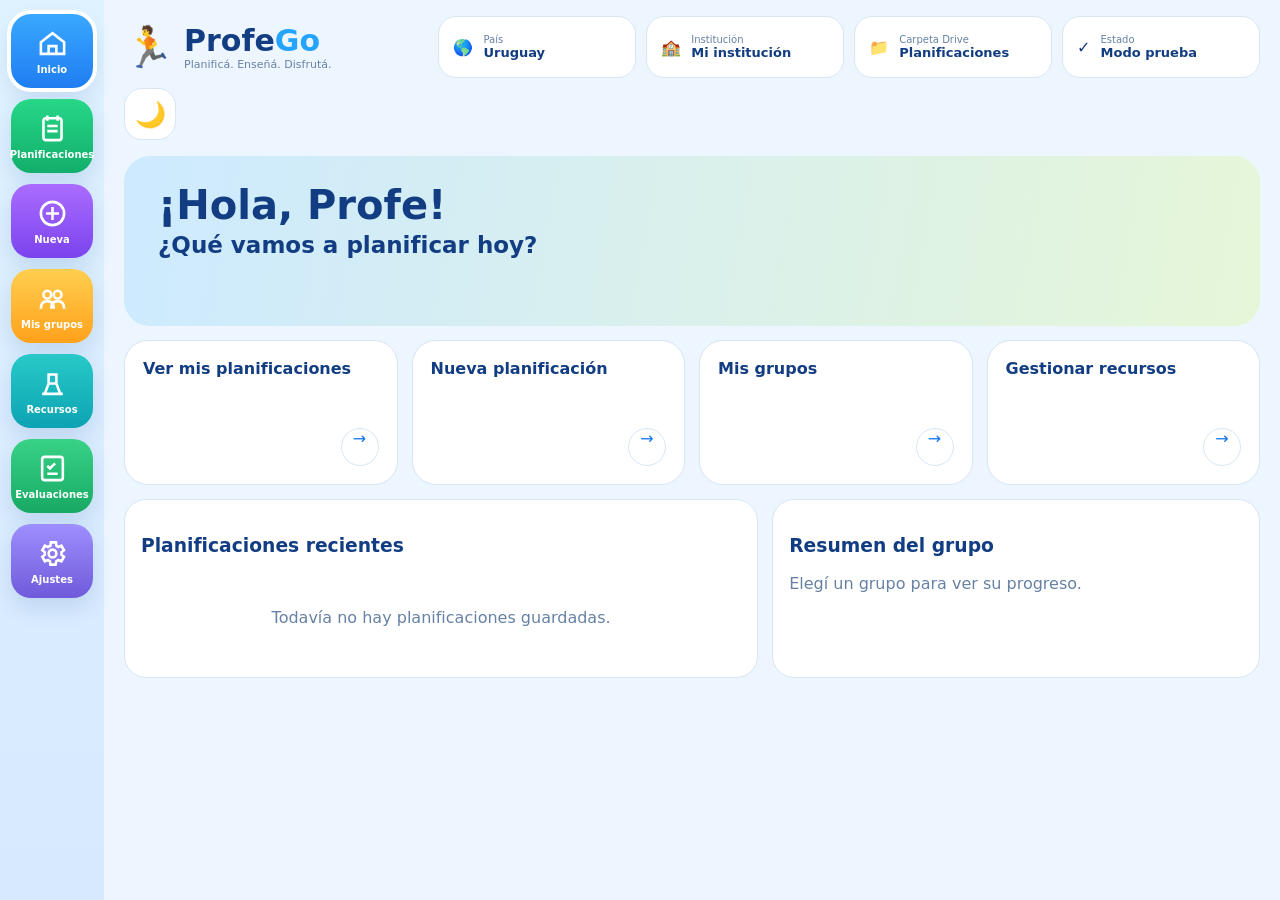
==== commit e37bcccd: "Mejorar planificador: edades, contenidos, pais, tema y generacion completa" ====
--- a/profego-v2.html
+++ b/profego-v2.html
@@ -1 +1 @@
-<!doctype html><html lang="es"><head><meta charset="utf-8"><meta name="viewport" content="width=device-width,initial-scale=1"><title>ProfeGo</title><style>:root{--blue:#0d73ff;--blue2:#0c4fc5;--green:#19c77e;--purple:#8b45f6;--orange:#ff9b21;--pink:#ff4d7d;--ink:#123d82;--muted:#6681a4;--bg:#edf6ff;--card:#fff}*{box-sizing:border-box}html,body{margin:0;background:#edf6ff;font-family:Inter,ui-sans-serif,system-ui,-apple-system,"Segoe UI",sans-serif;color:var(--ink)}button,input,select,textarea{font:inherit}button{cursor:pointer}.app{min-height:100vh;display:grid;grid-template-columns:104px minmax(0,1fr)}.side{background:linear-gradient(180deg,#dff2ff,#d7e9ff);padding:14px 9px;display:flex;flex-direction:column;gap:11px;align-items:center}.side button{width:82px;min-height:74px;border:0;border-radius:20px;color:#fff;font-weight:800;font-size:10px;display:flex;flex-direction:column;align-items:center;justify-content:center;gap:5px;box-shadow:0 10px 22px #2c65a329}.side button svg{width:31px;height:31px;stroke:currentColor;fill:none;stroke-width:2}.side button:nth-child(1){background:linear-gradient(180deg,#3aa8ff,#1f7df1)}.side button:nth-child(2){background:linear-gradient(180deg,#27d788,#12ae6b)}.side button:nth-child(3){background:linear-gradient(180deg,#aa6cff,#7b43ee)}.side button:nth-child(4){background:linear-gradient(180deg,#ffce4f,#ffa11b)}.side button:nth-child(5){background:linear-gradient(180deg,#28c9c8,#0ca3b2)}.side button:nth-child(6){background:linear-gradient(180deg,#38d286,#18a965)}.side button:nth-child(7){background:linear-gradient(180deg,#9e8fff,#6f5ada)}.side button.active{outline:4px solid white;box-shadow:0 0 0 3px #2390ff,0 10px 22px #2c65a329}.main{padding:16px 20px 28px;min-width:0}.top{display:grid;grid-template-columns:minmax(220px,1fr) repeat(3,minmax(190px,.8fr));gap:12px;align-items:center;margin-bottom:16px}.brand{display:flex;align-items:center;gap:10px}.brand .runner{font-size:40px}.brand h1{margin:0;font-size:30px;font-weight:900;color:#12347a}.brand h1 span{color:#24a4ff}.brand p{margin:0;font-size:11px;color:#6a84a4}.topbox{background:#fff;border:1px solid #d7e6f4;border-radius:18px;padding:12px 14px;display:flex;gap:10px;align-items:center;min-height:62px}.topbox small{display:block;color:#7b94b4;font-size:10px}.topbox b{display:block;font-size:13px}.page{display:none}.page.active{display:block}.hero{background:linear-gradient(100deg,#cdeaff,#e6f6d8);border-radius:26px;padding:26px 34px;min-height:170px}.hero h2{font-size:40px;margin:0 0 4px}.hero p{font-size:23px;margin:0;font-weight:800}.quick{display:grid;grid-template-columns:repeat(4,minmax(0,1fr));gap:14px;margin-top:14px}.q{border:1px solid #d7e6f4;border-radius:24px;padding:18px;background:#fff;min-height:145px;display:flex;flex-direction:column;justify-content:space-between}.q b{font-size:16px}.q .go{align-self:flex-end;width:38px;height:38px;border-radius:50%;background:#fff;border:1px solid #d7e6f4;color:#1777ef}.lower{display:grid;grid-template-columns:1.3fr 1fr;gap:14px;margin-top:14px}.card{background:#fff;border:1px solid #d7e6f4;border-radius:22px;padding:16px}.planner-grid{display:grid;grid-template-columns:minmax(0,1fr) 270px;gap:16px}.setup{display:grid;grid-template-columns:repeat(5,minmax(0,1fr));gap:10px;margin-bottom:14px}.setup .box{background:#fff;border:1px solid #d7e6f4;border-radius:16px;padding:10px}.setup label{display:block;color:#6f88a8;font-size:10px;margin-bottom:5px}.setup select,.setup input,.setup textarea{width:100%;border:1px solid #d6e4f1;border-radius:10px;padding:9px;color:#24446e;background:#fff}.preview-head{background:linear-gradient(90deg,#e6f4ff,#efffdc);border:1px solid #c8e1f5;border-radius:22px;padding:17px 18px;margin-bottom:12px;display:flex;justify-content:space-between}.classbox{background:linear-gradient(180deg,#064bbd 0 64px,#f4f9ff 64px);border-radius:24px;overflow:hidden}.class-title{padding:16px 18px;color:#fff;font-size:20px;font-weight:900}.games{display:grid;grid-template-columns:repeat(3,minmax(0,1fr));gap:12px;padding:14px}.game{background:#fff;border:1px solid #d5e4f3;border-radius:18px;overflow:hidden}.game h4{margin:0;padding:10px 11px;font-size:12px}.scene{height:190px;background:#dff4ff;overflow:hidden}.scene img{width:100%;height:100%;object-fit:cover;display:block}.game p{font-size:11px;line-height:1.45;color:#557399;padding:10px 11px;margin:0;min-height:64px}.actions{display:grid;grid-template-columns:1fr 1fr;gap:7px;padding:0 10px 10px}.actions button{border:1px solid #d8ccff;border-radius:10px;padding:8px;color:#7c3ce5;background:#fff;font-weight:800;font-size:10px}.actions .edit{background:linear-gradient(90deg,#7d48f6,#9a38ef);color:#fff;border:0}.aside{display:grid;gap:12px;align-content:start}.aside .save{background:linear-gradient(90deg,#147cff,#14c98b);color:#fff;border:0;width:100%;padding:13px;border-radius:12px;font-weight:900}.aside p{color:#5b7698;font-size:12px;line-height:1.45}.empty{padding:34px;text-align:center;color:#6f88a8}@media(max-width:1100px){.top{grid-template-columns:1fr 1fr}.quick{grid-template-columns:repeat(2,1fr)}.setup{grid-template-columns:repeat(2,1fr)}.planner-grid{grid-template-columns:1fr}.games{grid-template-columns:repeat(2,1fr)}}@media(max-width:760px){.app{grid-template-columns:72px minmax(0,1fr)}.side{padding:10px 5px}.side button{width:58px;min-height:58px}.side button span{display:none}.main{padding:10px}.top{grid-template-columns:1fr}.quick,.lower,.setup,.games{grid-template-columns:1fr}}</style></head><body><div class="app"><nav class="side"><button class="active" onclick="show('home',this)"><svg viewBox="0 0 24 24"><path d="M3 11 12 4l9 7v9H3z"/><path d="M9 20v-6h6v6"/></svg><span>Inicio</span></button><button onclick="show('plans',this)"><svg viewBox="0 0 24 24"><rect x="5" y="4" width="14" height="17" rx="2"/><path d="M8 2v4M16 2v4M8 10h8M8 14h8"/></svg><span>Planificaciones</span></button><button onclick="show('new',this)"><svg viewBox="0 0 24 24"><circle cx="12" cy="12" r="9"/><path d="M12 7v10M7 12h10"/></svg><span>Nueva</span></button><button onclick="show('groups',this)"><svg viewBox="0 0 24 24"><circle cx="8" cy="9" r="3"/><circle cx="16" cy="9" r="3"/><path d="M3 20c0-4 2-6 5-6s5 2 5 6M11 20c0-4 2-6 5-6s5 2 5 6"/></svg><span>Mis grupos</span></button><button onclick="show('resources',this)"><svg viewBox="0 0 24 24"><path d="M4 20h16M6 20l3-8h6l3 8M9 12V5h6v7"/></svg><span>Recursos</span></button><button onclick="show('eval',this)"><svg viewBox="0 0 24 24"><rect x="4" y="3" width="16" height="18" rx="2"/><path d="m8 10 2 2 4-4M8 16h8"/></svg><span>Evaluaciones</span></button><button onclick="show('settings',this)"><svg viewBox="0 0 24 24"><circle cx="12" cy="12" r="3"/><path d="M19 12a7 7 0 0 0-.1-1l2-1.5-2-3.5-2.4 1A7 7 0 0 0 15 6l-.3-2.6h-4L10.4 6A7 7 0 0 0 8.5 7l-2.4-1-2 3.5L6.1 11A7 7 0 0 0 6 12c0 .3 0 .7.1 1l-2 1.5 2 3.5 2.4-1A7 7 0 0 0 10 18l.4 2.6h4L15 18a7 7 0 0 0 1.5-1l2.4 1 2-3.5-2-1.5c.1-.3.1-.7.1-1z"/></svg><span>Ajustes</span></button></nav><main class="main"><header class="top"><div class="brand"><div class="runner">🏃</div><div><h1>Profe<span>Go</span></h1><p>Planificá. Enseñá. Disfrutá.</p></div></div><div class="topbox"><div>🏫</div><div><small>Institución</small><b>Escuela N.º 89</b></div></div><div class="topbox"><div>📁</div><div><small>Carpeta Drive</small><b>Planificaciones 2026</b></div></div><div class="topbox"><div>✓</div><div><small>Estado</small><b>Drive conectado</b></div></div></header><section id="home" class="page active"><div class="hero"><h2>¡Hola, Profe!</h2><p>¿Qué vamos a planificar hoy?</p></div><div class="quick"><button class="q" onclick="showById('plans',1)"><b>Ver mis planificaciones</b><span class="go">→</span></button><button class="q" onclick="showById('new',2)"><b>Nueva planificación</b><span class="go">→</span></button><button class="q" onclick="showById('groups',3)"><b>Mis grupos</b><span class="go">→</span></button><button class="q" onclick="showById('resources',4)"><b>Gestionar recursos</b><span class="go">→</span></button></div><div class="lower"><div class="card"><h3>Planificaciones recientes</h3><div id="recent" class="empty">Todavía no hay planificaciones guardadas.</div></div><div class="card"><h3>Resumen del grupo</h3><p style="color:#6681a4">Elegí un grupo para ver su progreso.</p></div></div></section><section id="new" class="page"><div class="setup"><div class="box"><label>Grupo</label><select id="group"><option>5 años</option><option>1.º año</option><option>2.º año</option><option>3.º año</option><option>4.º año</option><option>5.º año</option><option>6.º año</option></select></div><div class="box"><label>Contenido</label><select id="content"><option>Básquet</option><option>Corporalidad y entorno</option><option>Fútbol</option><option>Vóley</option><option>Atletismo</option></select></div><div class="box"><label>Meta</label><textarea id="goal">Explorar habilidades motrices y resolver desafíos mediante el juego.</textarea></div><div class="box"><label>Clases</label><select id="count"><option>6</option><option selected>10</option><option>12</option></select></div><div class="box"><label>&nbsp;</label><button class="save" style="width:100%;padding:10px;border:0;border-radius:10px;background:#1177ff;color:#fff;font-weight:900" onclick="generate()">Generar</button></div></div><div class="planner-grid"><div><div class="preview-head"><h2>Vista previa de la secuencia</h2><span id="meta">10 clases</span></div><div id="classes"></div></div><aside class="aside"><div class="card"><h3>Meta de la clase</h3><p id="sideGoal">La secuencia se adapta al grupo y contenido seleccionado.</p></div><div class="card"><h3>Tip del día</h3><p>Usá señales visuales y consignas breves.</p></div><div class="card"><h3>¿No te gusta un juego?</h3><p>Usá “Sugerir otro” para mantener el objetivo y cambiar la propuesta.</p></div><div class="card"><h3>Guardar planificación</h3><button class="save" onclick="savePlan()">Guardar</button></div></aside></div></section><section id="plans" class="page"><h2>Mis planificaciones</h2><div class="card" id="plansList"><div class="empty">No hay planificaciones guardadas todavía.</div></div></section><section id="groups" class="page"><h2>Mis grupos</h2><div class="card"><p>Próximo paso: crear grupos, registrar observaciones y ver progreso.</p></div></section><section id="resources" class="page"><h2>Recursos</h2><div class="card"><p>Pelotas, conos, aros, cuerdas, colchonetas y materiales disponibles.</p></div></section><section id="eval" class="page"><h2>Evaluaciones</h2><div class="card"><p>Evaluación inicial, intermedia y final del grupo.</p></div></section><section id="settings" class="page"><h2>Ajustes</h2><div class="card"><p>Personalización visual y conexión con Google Drive.</p></div></section></main></div><script>const scenes=['/assets/game-islas.png','/assets/game-pases.png','/assets/game-dribbling.png','/assets/game-tiro.png','/assets/game-partidito.png','/assets/game-calma.png'];const names=['Islas cerca - lejos','Pases en pareja','Dribbling en slalom','Tiro al aro','Partidito 3 vs 3','Vuelta a la calma'];const desc=['Correr por el espacio. A la señal ubicarse en un aro cerca o lejos del profe.','Pasar y recibir la pelota con las dos manos, luego con una.','Conducir la pelota con mano hábil en zigzag entre conos.','Lanzar al aro desde diferentes posiciones.','Juego reducido con reglas simples.','Estiramientos y respiración.'];function show(id,b){document.querySelectorAll('.page').forEach(x=>x.classList.remove('active'));document.getElementById(id).classList.add('active');document.querySelectorAll('.side button').forEach(x=>x.classList.remove('active'));b?.classList.add('active');if(id==='new')generate();if(id==='plans')renderPlans()}function showById(id,i){show(id,document.querySelectorAll('.side button')[i])}function game(i){return `<article class="game"><h4>${i+1} · ${names[i]}</h4><div class="scene"><img src="${scenes[i]}?v=1" alt="${names[i]}"></div><p>${desc[i]}</p><div class="actions"><button onclick="suggest(this,${i})">↻ Sugerir otro</button><button class="edit" onclick="editGame(this)">✎ Editar</button></div></article>`}function generate(){const n=+document.getElementById('count').value;document.getElementById('meta').textContent=n+' clases';document.getElementById('sideGoal').textContent=document.getElementById('goal').value;document.getElementById('classes').innerHTML=`<div class="classbox"><div class="class-title">CLASE 1 · Introducción</div><div class="games">${[0,1,2,3,4,5].map(game).join('')}</div></div>`}function suggest(btn,i){const opts=['Juego espejo con desplazamientos','Desafío por estaciones','Relevos cooperativos','Circuito de precisión'];btn.closest('.game').querySelector('p').textContent=opts[Math.floor(Math.random()*opts.length)]}function editGame(btn){const p=btn.closest('.game').querySelector('p');const v=prompt('Editar actividad:',p.textContent);if(v)p.textContent=v}function savePlan(){const data={id:Date.now(),group:group.value,content:content.value,goal:goal.value,count:count.value};const arr=JSON.parse(localStorage.getItem('profego-plans')||'[]');arr.unshift(data);localStorage.setItem('profego-plans',JSON.stringify(arr));alert('Planificación guardada')}function renderPlans(){const arr=JSON.parse(localStorage.getItem('profego-plans')||'[]');plansList.innerHTML=arr.length?arr.map(x=>`<div style="padding:12px;border-bottom:1px solid #e3edf6"><b>${x.group} · ${x.content}</b><p>${x.goal}</p></div>`).join(''):'<div class="empty">No hay planificaciones guardadas todavía.</div>'}generate()</script></body></html>+<!doctype html><html lang="es"><head><meta charset="utf-8"><meta name="viewport" content="width=device-width,initial-scale=1"><title>ProfeGo</title><style>:root{--blue:#0d73ff;--green:#19c77e;--purple:#8b45f6;--ink:#123d82;--muted:#6681a4;--bg:#edf6ff;--card:#fff;--line:#d7e6f4;--soft:#f4f9ff}.dark{--ink:#eaf3ff;--muted:#9fb3cc;--bg:#101722;--card:#182232;--line:#2b3a50;--soft:#111b29}*{box-sizing:border-box}html,body{margin:0;background:var(--bg);font-family:Inter,ui-sans-serif,system-ui,-apple-system,"Segoe UI",sans-serif;color:var(--ink);transition:.2s}button,input,select,textarea{font:inherit}button{cursor:pointer}.app{min-height:100vh;display:grid;grid-template-columns:104px minmax(0,1fr)}.side{background:linear-gradient(180deg,#dff2ff,#d7e9ff);padding:14px 9px;display:flex;flex-direction:column;gap:11px;align-items:center}.dark .side{background:linear-gradient(180deg,#17283c,#142235)}.side button{width:82px;min-height:74px;border:0;border-radius:20px;color:#fff;font-weight:800;font-size:10px;display:flex;flex-direction:column;align-items:center;justify-content:center;gap:5px;box-shadow:0 10px 22px #2c65a329}.side button svg{width:31px;height:31px;stroke:currentColor;fill:none;stroke-width:2}.side button:nth-child(1){background:linear-gradient(180deg,#3aa8ff,#1f7df1)}.side button:nth-child(2){background:linear-gradient(180deg,#27d788,#12ae6b)}.side button:nth-child(3){background:linear-gradient(180deg,#aa6cff,#7b43ee)}.side button:nth-child(4){background:linear-gradient(180deg,#ffce4f,#ffa11b)}.side button:nth-child(5){background:linear-gradient(180deg,#28c9c8,#0ca3b2)}.side button:nth-child(6){background:linear-gradient(180deg,#38d286,#18a965)}.side button:nth-child(7){background:linear-gradient(180deg,#9e8fff,#6f5ada)}.side button.active{outline:4px solid white;box-shadow:0 0 0 3px #2390ff,0 10px 22px #2c65a329}.main{padding:16px 20px 28px;min-width:0}.top{display:grid;grid-template-columns:minmax(220px,1fr) repeat(4,minmax(135px,.65fr));gap:10px;align-items:center;margin-bottom:16px}.brand{display:flex;align-items:center;gap:10px}.brand .runner{font-size:40px}.brand h1{margin:0;font-size:30px;font-weight:900;color:var(--ink)}.brand h1 span{color:#24a4ff}.brand p{margin:0;font-size:11px;color:var(--muted)}.topbox{background:var(--card);border:1px solid var(--line);border-radius:18px;padding:12px 14px;display:flex;gap:10px;align-items:center;min-height:62px}.topbox small{display:block;color:var(--muted);font-size:10px}.topbox b{display:block;font-size:13px}.theme{width:52px;height:52px;border-radius:18px;border:1px solid var(--line);background:var(--card);font-size:25px}.page{display:none}.page.active{display:block}.hero{background:linear-gradient(100deg,#cdeaff,#e6f6d8);border-radius:26px;padding:26px 34px;min-height:170px;color:#123d82}.hero h2{font-size:40px;margin:0 0 4px}.hero p{font-size:23px;margin:0;font-weight:800}.quick{display:grid;grid-template-columns:repeat(4,minmax(0,1fr));gap:14px;margin-top:14px}.q,.card,.box{border:1px solid var(--line);background:var(--card);color:var(--ink)}.q{border-radius:24px;padding:18px;min-height:145px;display:flex;flex-direction:column;justify-content:space-between}.q b{font-size:16px}.q .go{align-self:flex-end;width:38px;height:38px;border-radius:50%;background:var(--card);border:1px solid var(--line);color:#1777ef}.lower{display:grid;grid-template-columns:1.3fr 1fr;gap:14px;margin-top:14px}.card{border-radius:22px;padding:16px}.planner-grid{display:grid;grid-template-columns:minmax(0,1fr) 270px;gap:16px}.setup{display:grid;grid-template-columns:repeat(5,minmax(0,1fr));gap:10px;margin-bottom:14px}.setup .box{border-radius:16px;padding:10px}.setup label{display:block;color:var(--muted);font-size:10px;margin-bottom:5px}.setup select,.setup input,.setup textarea{width:100%;border:1px solid var(--line);border-radius:10px;padding:9px;color:var(--ink);background:var(--card)}.preview-head{background:linear-gradient(90deg,#e6f4ff,#efffdc);color:#123d82;border:1px solid #c8e1f5;border-radius:22px;padding:17px 18px;margin-bottom:12px;display:flex;justify-content:space-between}.classbox{background:linear-gradient(180deg,#064bbd 0 64px,var(--soft) 64px);border-radius:24px;overflow:hidden;margin-bottom:16px}.class-title{padding:16px 18px;color:#fff;font-size:18px;font-weight:900}.games{display:grid;grid-template-columns:repeat(3,minmax(0,1fr));gap:12px;padding:14px}.game{background:var(--card);border:1px solid var(--line);border-radius:18px;overflow:hidden}.game h4{margin:0;padding:10px 11px;font-size:12px}.scene{height:170px;background:#dff4ff;overflow:hidden}.scene img{width:100%;height:100%;object-fit:cover;display:block}.game p{font-size:11px;line-height:1.45;color:var(--muted);padding:10px 11px;margin:0;min-height:64px}.actions{display:grid;grid-template-columns:1fr 1fr;gap:7px;padding:0 10px 10px}.actions button{border:1px solid #d8ccff;border-radius:10px;padding:8px;color:#7c3ce5;background:var(--card);font-weight:800;font-size:10px}.actions .edit{background:linear-gradient(90deg,#7d48f6,#9a38ef);color:#fff;border:0}.aside{display:grid;gap:12px;align-content:start}.save{background:linear-gradient(90deg,#147cff,#14c98b);color:#fff;border:0;width:100%;padding:13px;border-radius:12px;font-weight:900}.aside p{color:var(--muted);font-size:12px;line-height:1.45}.empty{padding:34px;text-align:center;color:var(--muted)}.settings-grid{display:grid;grid-template-columns:repeat(2,minmax(0,1fr));gap:14px}.settings-grid select{width:100%;padding:11px;border-radius:12px;border:1px solid var(--line);background:var(--card);color:var(--ink)}@media(max-width:1100px){.top{grid-template-columns:1fr 1fr}.quick{grid-template-columns:repeat(2,1fr)}.setup{grid-template-columns:repeat(2,1fr)}.planner-grid{grid-template-columns:1fr}.games{grid-template-columns:repeat(2,1fr)}}@media(max-width:760px){.app{grid-template-columns:72px minmax(0,1fr)}.side{padding:10px 5px}.side button{width:58px;min-height:58px}.side button span{display:none}.main{padding:10px}.top{grid-template-columns:1fr auto}.topbox{display:none}.quick,.lower,.setup,.games,.settings-grid{grid-template-columns:1fr}.brand h1{font-size:26px}.hero{padding:22px}.hero h2{font-size:32px}.scene{height:190px}}</style></head><body><div class="app"><nav class="side"><button class="active" onclick="show('home',this)"><svg viewBox="0 0 24 24"><path d="M3 11 12 4l9 7v9H3z"/><path d="M9 20v-6h6v6"/></svg><span>Inicio</span></button><button onclick="show('plans',this)"><svg viewBox="0 0 24 24"><rect x="5" y="4" width="14" height="17" rx="2"/><path d="M8 2v4M16 2v4M8 10h8M8 14h8"/></svg><span>Planificaciones</span></button><button onclick="show('new',this)"><svg viewBox="0 0 24 24"><circle cx="12" cy="12" r="9"/><path d="M12 7v10M7 12h10"/></svg><span>Nueva</span></button><button onclick="show('groups',this)"><svg viewBox="0 0 24 24"><circle cx="8" cy="9" r="3"/><circle cx="16" cy="9" r="3"/><path d="M3 20c0-4 2-6 5-6s5 2 5 6M11 20c0-4 2-6 5-6s5 2 5 6"/></svg><span>Mis grupos</span></button><button onclick="show('resources',this)"><svg viewBox="0 0 24 24"><path d="M4 20h16M6 20l3-8h6l3 8M9 12V5h6v7"/></svg><span>Recursos</span></button><button onclick="show('eval',this)"><svg viewBox="0 0 24 24"><rect x="4" y="3" width="16" height="18" rx="2"/><path d="m8 10 2 2 4-4M8 16h8"/></svg><span>Evaluaciones</span></button><button onclick="show('settings',this)"><svg viewBox="0 0 24 24"><circle cx="12" cy="12" r="3"/><path d="M19 12a7 7 0 0 0-.1-1l2-1.5-2-3.5-2.4 1A7 7 0 0 0 15 6l-.3-2.6h-4L10.4 6A7 7 0 0 0 8.5 7l-2.4-1-2 3.5L6.1 11A7 7 0 0 0 6 12c0 .3 0 .7.1 1l-2 1.5 2 3.5 2.4-1A7 7 0 0 0 10 18l.4 2.6h4L15 18a7 7 0 0 0 1.5-1l2.4 1 2-3.5-2-1.5c.1-.3.1-.7.1-1z"/></svg><span>Ajustes</span></button></nav><main class="main"><header class="top"><div class="brand"><div class="runner">🏃</div><div><h1>Profe<span>Go</span></h1><p>Planificá. Enseñá. Disfrutá.</p></div></div><div class="topbox"><div>🌎</div><div><small>País</small><b id="countryTop">Uruguay</b></div></div><div class="topbox"><div>🏫</div><div><small>Institución</small><b>Mi institución</b></div></div><div class="topbox"><div>📁</div><div><small>Carpeta Drive</small><b>Planificaciones</b></div></div><div class="topbox"><div>✓</div><div><small>Estado</small><b>Modo prueba</b></div></div><button class="theme" id="themeBtn" onclick="toggleTheme()" aria-label="Cambiar tema">🌙</button></header><section id="home" class="page active"><div class="hero"><h2>¡Hola, Profe!</h2><p>¿Qué vamos a planificar hoy?</p></div><div class="quick"><button class="q" onclick="showById('plans',1)"><b>Ver mis planificaciones</b><span class="go">→</span></button><button class="q" onclick="showById('new',2)"><b>Nueva planificación</b><span class="go">→</span></button><button class="q" onclick="showById('groups',3)"><b>Mis grupos</b><span class="go">→</span></button><button class="q" onclick="showById('resources',4)"><b>Gestionar recursos</b><span class="go">→</span></button></div><div class="lower"><div class="card"><h3>Planificaciones recientes</h3><div id="recent" class="empty">Todavía no hay planificaciones guardadas.</div></div><div class="card"><h3>Resumen del grupo</h3><p style="color:var(--muted)">Elegí un grupo para ver su progreso.</p></div></div></section><section id="new" class="page"><div class="setup"><div class="box"><label>Grupo</label><select id="group" onchange="updateContents()"><option>3 años</option><option>4 años</option><option selected>5 años</option><option>1.º año</option><option>2.º año</option><option>3.º año</option><option>4.º año</option><option>5.º año</option><option>6.º año</option></select></div><div class="box"><label>Contenido</label><select id="content"></select></div><div class="box"><label>Meta</label><textarea id="goal">Explorar habilidades motrices y resolver desafíos mediante el juego.</textarea></div><div class="box"><label>Clases</label><select id="count"><option>6</option><option>8</option><option selected>10</option><option>12</option></select></div><div class="box"><label>&nbsp;</label><button class="save" onclick="generate()">Generar planificación</button></div></div><div class="planner-grid"><div><div class="preview-head"><h2>Vista previa de la secuencia</h2><span id="meta">10 clases</span></div><div id="classes"></div></div><aside class="aside"><div class="card"><h3>Meta de la clase</h3><p id="sideGoal">La secuencia se adapta al grupo y contenido seleccionado.</p></div><div class="card"><h3>Tip del día</h3><p>Usá señales visuales y consignas breves.</p></div><div class="card"><h3>¿No te gusta un juego?</h3><p>Usá “Sugerir otro” para mantener el objetivo y cambiar la propuesta.</p></div><div class="card"><h3>Guardar planificación</h3><button class="save" onclick="savePlan()">Guardar</button></div></aside></div></section><section id="plans" class="page"><h2>Mis planificaciones</h2><div class="card" id="plansList"><div class="empty">No hay planificaciones guardadas todavía.</div></div></section><section id="groups" class="page"><h2>Mis grupos</h2><div class="card"><p>Próximo paso: crear grupos, registrar observaciones y ver progreso.</p></div></section><section id="resources" class="page"><h2>Recursos</h2><div class="card"><p>Pelotas, conos, aros, cuerdas, colchonetas y materiales disponibles.</p></div></section><section id="eval" class="page"><h2>Evaluaciones</h2><div class="card"><p>Evaluación inicial, intermedia y final del grupo.</p></div></section><section id="settings" class="page"><h2>Ajustes</h2><div class="settings-grid"><div class="card"><h3>País</h3><select id="country" onchange="setCountry(this.value)"><option selected>Uruguay</option><option>Argentina</option><option>Brasil</option><option>Chile</option><option>Paraguay</option><option>Otro</option></select><p style="color:var(--muted)">Más adelante esto permitirá adaptar programas y terminología.</p></div><div class="card"><h3>Apariencia</h3><p style="color:var(--muted)">Usá la luna o el sol de arriba para cambiar entre modo claro y oscuro.</p></div></div></section></main></div><script>const scenes=['/assets/game-islas.png','/assets/game-pases.png','/assets/game-dribbling.png','/assets/game-tiro.png','/assets/game-partidito.png','/assets/game-calma.png'];const contentMap={'3 años':['Conciencia corporal','Corporalidad y entorno','Juegos simbólicos','Desplazamientos y equilibrio','Manipulación de objetos','Ritmo y expresión'],'4 años':['Conciencia corporal','Corporalidad y entorno','Juegos simbólicos de persecución','Gimnasia','Manipulación y desplazamientos','Ritmo y expresión'],'5 años':['Conciencia corporal','Gimnasia','Deporte','Básquet','Fútbol','Vóley','Juegos simbólicos','Corporalidad y entorno'],'1.º año':['Conciencia corporal','Deporte','Básquet','Fútbol','Corporalidad y entorno','Juegos cooperativos'],'2.º año':['Deporte','Básquet','Fútbol','Handball','Atletismo','Juegos cooperativos'],'3.º año':['Deporte','Fútbol','Handball','Básquet','Atletismo','Juegos cooperativos'],'4.º año':['Deporte','Fútbol','Handball','Básquet','Vóley','Atletismo'],'5.º año':['Deporte','Fútbol','Handball','Básquet','Vóley','Atletismo'],'6.º año':['Deporte','Handball','Vóley','Atletismo','Gimnasia','Expresión corporal']};const activityBank={general:['Semáforo motor','Islas y caminos','Espejo corporal','Circuito por estaciones','Relevos cooperativos','Vuelta a la calma'],basquet:['Pases en pareja','Bote libre','Dribbling en slalom','Robo de colas con bote','Tiro por estaciones','Mini partido'],futbol:['Conducción libre','Slalom con pelota','Pases por puertas','1 contra 1 protegido','Tiro a objetivos','Mini fútbol'],voley:['Golpeo con globo','Toques hacia arriba','Pases por parejas','Saque a zonas','Pelota al aire por equipos','Mini vóley'],atletismo:['Reacción a señales','Carreras cortas','Relevos','Salidas variadas','Desafío de velocidad','Recuperación activa']};function show(id,b){document.querySelectorAll('.page').forEach(x=>x.classList.remove('active'));document.getElementById(id).classList.add('active');document.querySelectorAll('.side button').forEach(x=>x.classList.remove('active'));b?.classList.add('active');if(id==='plans')renderPlans()}function showById(id,i){show(id,document.querySelectorAll('.side button')[i])}function updateContents(){const s=document.getElementById('content'),g=document.getElementById('group').value;s.innerHTML=(contentMap[g]||contentMap['5 años']).map(x=>`<option>${x}</option>`).join('')}function bankFor(c){c=c.toLowerCase();if(c.includes('básquet'))return activityBank.basquet;if(c.includes('fútbol'))return activityBank.futbol;if(c.includes('vóley'))return activityBank.voley;if(c.includes('atlet'))return activityBank.atletismo;return activityBank.general}function activityCard(name,i,lesson){const desc=`Propuesta ${i+1} de la clase ${lesson}: ${name}. Adaptar espacio, materiales y dificultad al grupo.`;return `<article class="game"><h4>${i+1} · ${name}</h4><div class="scene"><img src="${scenes[i%scenes.length]}?v=4" alt="${name}"></div><p>${desc}</p><div class="actions"><button onclick="suggest(this)">↻ Sugerir otro</button><button class="edit" onclick="editGame(this)">✎ Editar</button></div></article>`}function generate(){const n=+count.value,c=content.value,g=group.value,bank=bankFor(c);meta.textContent=n+' clases';sideGoal.textContent=goal.value;let html='';for(let lesson=1;lesson<=n;lesson++){const stage=lesson===1?'Inicio y exploración':lesson===n?'Cierre y aplicación':lesson<=Math.ceil(n/3)?'Exploración':lesson<=Math.ceil(n*2/3)?'Desarrollo':'Aplicación';const shifted=bank.map((_,i)=>bank[(i+lesson-1)%bank.length]);html+=`<div class="classbox"><div class="class-title">CLASE ${lesson} · ${stage} · ${g} · ${c}</div><div class="games">${shifted.slice(0,6).map((x,i)=>activityCard(x,i,lesson)).join('')}</div></div>`}classes.innerHTML=html;classes.scrollIntoView({behavior:'smooth',block:'start'})}function suggest(btn){const opts=['Juego espejo con desplazamientos','Desafío por estaciones','Relevos cooperativos','Circuito de precisión','Atrapa colores','Desafío por parejas'];btn.closest('.game').querySelector('p').textContent=opts[Math.floor(Math.random()*opts.length)]+' manteniendo la misma meta de aprendizaje.'}function editGame(btn){const p=btn.closest('.game').querySelector('p');const v=prompt('Editar actividad:',p.textContent);if(v)p.textContent=v}function savePlan(){const data={id:Date.now(),group:group.value,content:content.value,goal:goal.value,count:count.value,country:localStorage.getItem('profego-country')||'Uruguay'};const arr=JSON.parse(localStorage.getItem('profego-plans')||'[]');arr.unshift(data);localStorage.setItem('profego-plans',JSON.stringify(arr));alert('Planificación guardada')}function renderPlans(){const arr=JSON.parse(localStorage.getItem('profego-plans')||'[]');plansList.innerHTML=arr.length?arr.map(x=>`<div style="padding:12px;border-bottom:1px solid var(--line)"><b>${x.group} · ${x.content}</b><p>${x.goal}</p><small>${x.count} clases · ${x.country||'Uruguay'}</small></div>`).join(''):'<div class="empty">No hay planificaciones guardadas todavía.</div>'}function setCountry(v){localStorage.setItem('profego-country',v);countryTop.textContent=v}function toggleTheme(){document.documentElement.classList.toggle('dark');const dark=document.documentElement.classList.contains('dark');themeBtn.textContent=dark?'☀️':'🌙';localStorage.setItem('profego-theme',dark?'dark':'light')}updateContents();const savedCountry=localStorage.getItem('profego-country')||'Uruguay';country.value=savedCountry;countryTop.textContent=savedCountry;if(localStorage.getItem('profego-theme')==='dark'){document.documentElement.classList.add('dark');themeBtn.textContent='☀️'}generate()</script></body></html>
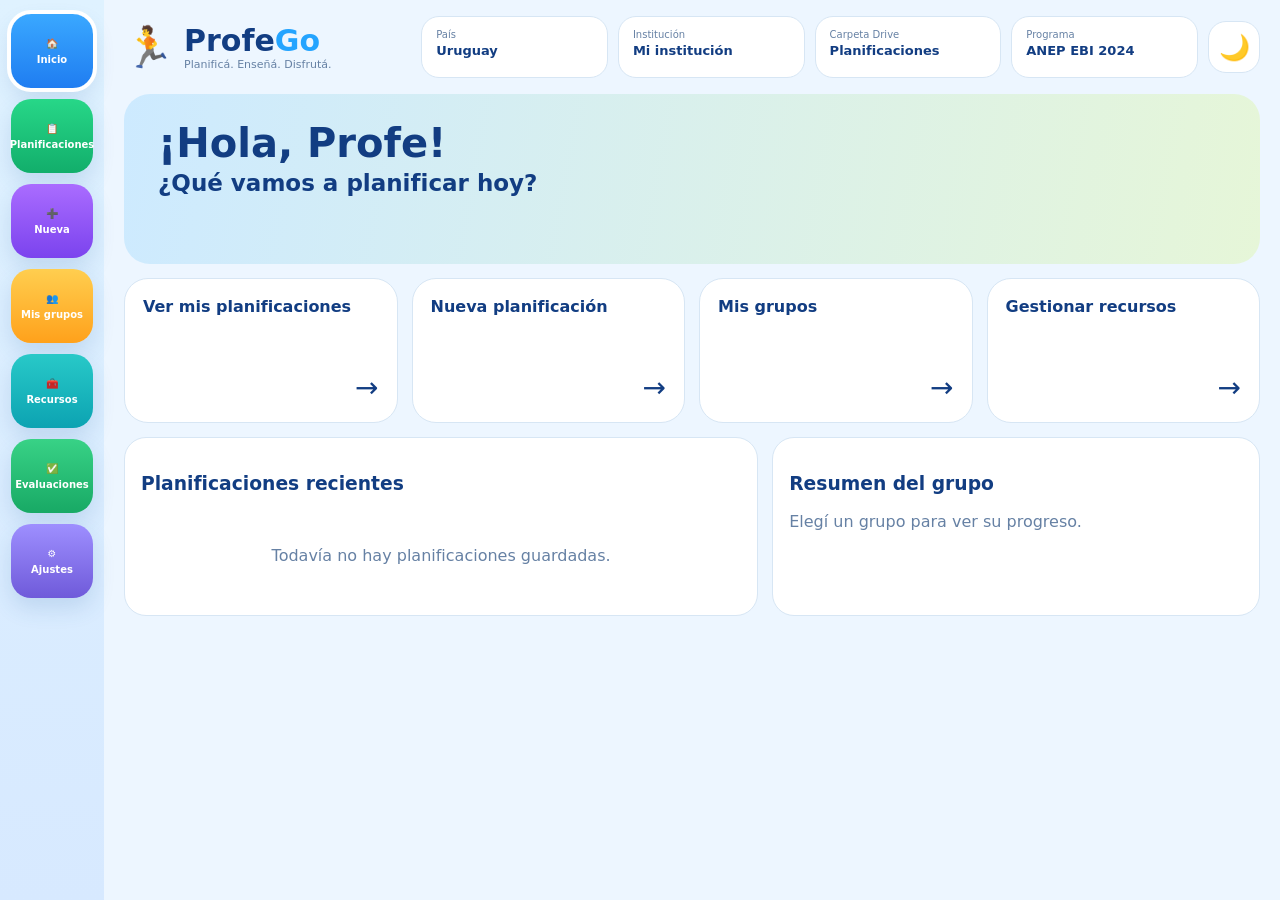
==== commit 3c73a03c: "Alinear contenidos y metas automáticas con programa ANEP EBI 2024" ====
--- a/profego-v2.html
+++ b/profego-v2.html
@@ -1 +1,186 @@
-<!doctype html><html lang="es"><head><meta charset="utf-8"><meta name="viewport" content="width=device-width,initial-scale=1"><title>ProfeGo</title><style>:root{--blue:#0d73ff;--green:#19c77e;--purple:#8b45f6;--ink:#123d82;--muted:#6681a4;--bg:#edf6ff;--card:#fff;--line:#d7e6f4;--soft:#f4f9ff}.dark{--ink:#eaf3ff;--muted:#9fb3cc;--bg:#101722;--card:#182232;--line:#2b3a50;--soft:#111b29}*{box-sizing:border-box}html,body{margin:0;background:var(--bg);font-family:Inter,ui-sans-serif,system-ui,-apple-system,"Segoe UI",sans-serif;color:var(--ink);transition:.2s}button,input,select,textarea{font:inherit}button{cursor:pointer}.app{min-height:100vh;display:grid;grid-template-columns:104px minmax(0,1fr)}.side{background:linear-gradient(180deg,#dff2ff,#d7e9ff);padding:14px 9px;display:flex;flex-direction:column;gap:11px;align-items:center}.dark .side{background:linear-gradient(180deg,#17283c,#142235)}.side button{width:82px;min-height:74px;border:0;border-radius:20px;color:#fff;font-weight:800;font-size:10px;display:flex;flex-direction:column;align-items:center;justify-content:center;gap:5px;box-shadow:0 10px 22px #2c65a329}.side button svg{width:31px;height:31px;stroke:currentColor;fill:none;stroke-width:2}.side button:nth-child(1){background:linear-gradient(180deg,#3aa8ff,#1f7df1)}.side button:nth-child(2){background:linear-gradient(180deg,#27d788,#12ae6b)}.side button:nth-child(3){background:linear-gradient(180deg,#aa6cff,#7b43ee)}.side button:nth-child(4){background:linear-gradient(180deg,#ffce4f,#ffa11b)}.side button:nth-child(5){background:linear-gradient(180deg,#28c9c8,#0ca3b2)}.side button:nth-child(6){background:linear-gradient(180deg,#38d286,#18a965)}.side button:nth-child(7){background:linear-gradient(180deg,#9e8fff,#6f5ada)}.side button.active{outline:4px solid white;box-shadow:0 0 0 3px #2390ff,0 10px 22px #2c65a329}.main{padding:16px 20px 28px;min-width:0}.top{display:grid;grid-template-columns:minmax(220px,1fr) repeat(4,minmax(135px,.65fr));gap:10px;align-items:center;margin-bottom:16px}.brand{display:flex;align-items:center;gap:10px}.brand .runner{font-size:40px}.brand h1{margin:0;font-size:30px;font-weight:900;color:var(--ink)}.brand h1 span{color:#24a4ff}.brand p{margin:0;font-size:11px;color:var(--muted)}.topbox{background:var(--card);border:1px solid var(--line);border-radius:18px;padding:12px 14px;display:flex;gap:10px;align-items:center;min-height:62px}.topbox small{display:block;color:var(--muted);font-size:10px}.topbox b{display:block;font-size:13px}.theme{width:52px;height:52px;border-radius:18px;border:1px solid var(--line);background:var(--card);font-size:25px}.page{display:none}.page.active{display:block}.hero{background:linear-gradient(100deg,#cdeaff,#e6f6d8);border-radius:26px;padding:26px 34px;min-height:170px;color:#123d82}.hero h2{font-size:40px;margin:0 0 4px}.hero p{font-size:23px;margin:0;font-weight:800}.quick{display:grid;grid-template-columns:repeat(4,minmax(0,1fr));gap:14px;margin-top:14px}.q,.card,.box{border:1px solid var(--line);background:var(--card);color:var(--ink)}.q{border-radius:24px;padding:18px;min-height:145px;display:flex;flex-direction:column;justify-content:space-between}.q b{font-size:16px}.q .go{align-self:flex-end;width:38px;height:38px;border-radius:50%;background:var(--card);border:1px solid var(--line);color:#1777ef}.lower{display:grid;grid-template-columns:1.3fr 1fr;gap:14px;margin-top:14px}.card{border-radius:22px;padding:16px}.planner-grid{display:grid;grid-template-columns:minmax(0,1fr) 270px;gap:16px}.setup{display:grid;grid-template-columns:repeat(5,minmax(0,1fr));gap:10px;margin-bottom:14px}.setup .box{border-radius:16px;padding:10px}.setup label{display:block;color:var(--muted);font-size:10px;margin-bottom:5px}.setup select,.setup input,.setup textarea{width:100%;border:1px solid var(--line);border-radius:10px;padding:9px;color:var(--ink);background:var(--card)}.preview-head{background:linear-gradient(90deg,#e6f4ff,#efffdc);color:#123d82;border:1px solid #c8e1f5;border-radius:22px;padding:17px 18px;margin-bottom:12px;display:flex;justify-content:space-between}.classbox{background:linear-gradient(180deg,#064bbd 0 64px,var(--soft) 64px);border-radius:24px;overflow:hidden;margin-bottom:16px}.class-title{padding:16px 18px;color:#fff;font-size:18px;font-weight:900}.games{display:grid;grid-template-columns:repeat(3,minmax(0,1fr));gap:12px;padding:14px}.game{background:var(--card);border:1px solid var(--line);border-radius:18px;overflow:hidden}.game h4{margin:0;padding:10px 11px;font-size:12px}.scene{height:170px;background:#dff4ff;overflow:hidden}.scene img{width:100%;height:100%;object-fit:cover;display:block}.game p{font-size:11px;line-height:1.45;color:var(--muted);padding:10px 11px;margin:0;min-height:64px}.actions{display:grid;grid-template-columns:1fr 1fr;gap:7px;padding:0 10px 10px}.actions button{border:1px solid #d8ccff;border-radius:10px;padding:8px;color:#7c3ce5;background:var(--card);font-weight:800;font-size:10px}.actions .edit{background:linear-gradient(90deg,#7d48f6,#9a38ef);color:#fff;border:0}.aside{display:grid;gap:12px;align-content:start}.save{background:linear-gradient(90deg,#147cff,#14c98b);color:#fff;border:0;width:100%;padding:13px;border-radius:12px;font-weight:900}.aside p{color:var(--muted);font-size:12px;line-height:1.45}.empty{padding:34px;text-align:center;color:var(--muted)}.settings-grid{display:grid;grid-template-columns:repeat(2,minmax(0,1fr));gap:14px}.settings-grid select{width:100%;padding:11px;border-radius:12px;border:1px solid var(--line);background:var(--card);color:var(--ink)}@media(max-width:1100px){.top{grid-template-columns:1fr 1fr}.quick{grid-template-columns:repeat(2,1fr)}.setup{grid-template-columns:repeat(2,1fr)}.planner-grid{grid-template-columns:1fr}.games{grid-template-columns:repeat(2,1fr)}}@media(max-width:760px){.app{grid-template-columns:72px minmax(0,1fr)}.side{padding:10px 5px}.side button{width:58px;min-height:58px}.side button span{display:none}.main{padding:10px}.top{grid-template-columns:1fr auto}.topbox{display:none}.quick,.lower,.setup,.games,.settings-grid{grid-template-columns:1fr}.brand h1{font-size:26px}.hero{padding:22px}.hero h2{font-size:32px}.scene{height:190px}}</style></head><body><div class="app"><nav class="side"><button class="active" onclick="show('home',this)"><svg viewBox="0 0 24 24"><path d="M3 11 12 4l9 7v9H3z"/><path d="M9 20v-6h6v6"/></svg><span>Inicio</span></button><button onclick="show('plans',this)"><svg viewBox="0 0 24 24"><rect x="5" y="4" width="14" height="17" rx="2"/><path d="M8 2v4M16 2v4M8 10h8M8 14h8"/></svg><span>Planificaciones</span></button><button onclick="show('new',this)"><svg viewBox="0 0 24 24"><circle cx="12" cy="12" r="9"/><path d="M12 7v10M7 12h10"/></svg><span>Nueva</span></button><button onclick="show('groups',this)"><svg viewBox="0 0 24 24"><circle cx="8" cy="9" r="3"/><circle cx="16" cy="9" r="3"/><path d="M3 20c0-4 2-6 5-6s5 2 5 6M11 20c0-4 2-6 5-6s5 2 5 6"/></svg><span>Mis grupos</span></button><button onclick="show('resources',this)"><svg viewBox="0 0 24 24"><path d="M4 20h16M6 20l3-8h6l3 8M9 12V5h6v7"/></svg><span>Recursos</span></button><button onclick="show('eval',this)"><svg viewBox="0 0 24 24"><rect x="4" y="3" width="16" height="18" rx="2"/><path d="m8 10 2 2 4-4M8 16h8"/></svg><span>Evaluaciones</span></button><button onclick="show('settings',this)"><svg viewBox="0 0 24 24"><circle cx="12" cy="12" r="3"/><path d="M19 12a7 7 0 0 0-.1-1l2-1.5-2-3.5-2.4 1A7 7 0 0 0 15 6l-.3-2.6h-4L10.4 6A7 7 0 0 0 8.5 7l-2.4-1-2 3.5L6.1 11A7 7 0 0 0 6 12c0 .3 0 .7.1 1l-2 1.5 2 3.5 2.4-1A7 7 0 0 0 10 18l.4 2.6h4L15 18a7 7 0 0 0 1.5-1l2.4 1 2-3.5-2-1.5c.1-.3.1-.7.1-1z"/></svg><span>Ajustes</span></button></nav><main class="main"><header class="top"><div class="brand"><div class="runner">🏃</div><div><h1>Profe<span>Go</span></h1><p>Planificá. Enseñá. Disfrutá.</p></div></div><div class="topbox"><div>🌎</div><div><small>País</small><b id="countryTop">Uruguay</b></div></div><div class="topbox"><div>🏫</div><div><small>Institución</small><b>Mi institución</b></div></div><div class="topbox"><div>📁</div><div><small>Carpeta Drive</small><b>Planificaciones</b></div></div><div class="topbox"><div>✓</div><div><small>Estado</small><b>Modo prueba</b></div></div><button class="theme" id="themeBtn" onclick="toggleTheme()" aria-label="Cambiar tema">🌙</button></header><section id="home" class="page active"><div class="hero"><h2>¡Hola, Profe!</h2><p>¿Qué vamos a planificar hoy?</p></div><div class="quick"><button class="q" onclick="showById('plans',1)"><b>Ver mis planificaciones</b><span class="go">→</span></button><button class="q" onclick="showById('new',2)"><b>Nueva planificación</b><span class="go">→</span></button><button class="q" onclick="showById('groups',3)"><b>Mis grupos</b><span class="go">→</span></button><button class="q" onclick="showById('resources',4)"><b>Gestionar recursos</b><span class="go">→</span></button></div><div class="lower"><div class="card"><h3>Planificaciones recientes</h3><div id="recent" class="empty">Todavía no hay planificaciones guardadas.</div></div><div class="card"><h3>Resumen del grupo</h3><p style="color:var(--muted)">Elegí un grupo para ver su progreso.</p></div></div></section><section id="new" class="page"><div class="setup"><div class="box"><label>Grupo</label><select id="group" onchange="updateContents()"><option>3 años</option><option>4 años</option><option selected>5 años</option><option>1.º año</option><option>2.º año</option><option>3.º año</option><option>4.º año</option><option>5.º año</option><option>6.º año</option></select></div><div class="box"><label>Contenido</label><select id="content"></select></div><div class="box"><label>Meta</label><textarea id="goal">Explorar habilidades motrices y resolver desafíos mediante el juego.</textarea></div><div class="box"><label>Clases</label><select id="count"><option>6</option><option>8</option><option selected>10</option><option>12</option></select></div><div class="box"><label>&nbsp;</label><button class="save" onclick="generate()">Generar planificación</button></div></div><div class="planner-grid"><div><div class="preview-head"><h2>Vista previa de la secuencia</h2><span id="meta">10 clases</span></div><div id="classes"></div></div><aside class="aside"><div class="card"><h3>Meta de la clase</h3><p id="sideGoal">La secuencia se adapta al grupo y contenido seleccionado.</p></div><div class="card"><h3>Tip del día</h3><p>Usá señales visuales y consignas breves.</p></div><div class="card"><h3>¿No te gusta un juego?</h3><p>Usá “Sugerir otro” para mantener el objetivo y cambiar la propuesta.</p></div><div class="card"><h3>Guardar planificación</h3><button class="save" onclick="savePlan()">Guardar</button></div></aside></div></section><section id="plans" class="page"><h2>Mis planificaciones</h2><div class="card" id="plansList"><div class="empty">No hay planificaciones guardadas todavía.</div></div></section><section id="groups" class="page"><h2>Mis grupos</h2><div class="card"><p>Próximo paso: crear grupos, registrar observaciones y ver progreso.</p></div></section><section id="resources" class="page"><h2>Recursos</h2><div class="card"><p>Pelotas, conos, aros, cuerdas, colchonetas y materiales disponibles.</p></div></section><section id="eval" class="page"><h2>Evaluaciones</h2><div class="card"><p>Evaluación inicial, intermedia y final del grupo.</p></div></section><section id="settings" class="page"><h2>Ajustes</h2><div class="settings-grid"><div class="card"><h3>País</h3><select id="country" onchange="setCountry(this.value)"><option selected>Uruguay</option><option>Argentina</option><option>Brasil</option><option>Chile</option><option>Paraguay</option><option>Otro</option></select><p style="color:var(--muted)">Más adelante esto permitirá adaptar programas y terminología.</p></div><div class="card"><h3>Apariencia</h3><p style="color:var(--muted)">Usá la luna o el sol de arriba para cambiar entre modo claro y oscuro.</p></div></div></section></main></div><script>const scenes=['/assets/game-islas.png','/assets/game-pases.png','/assets/game-dribbling.png','/assets/game-tiro.png','/assets/game-partidito.png','/assets/game-calma.png'];const contentMap={'3 años':['Conciencia corporal','Corporalidad y entorno','Juegos simbólicos','Desplazamientos y equilibrio','Manipulación de objetos','Ritmo y expresión'],'4 años':['Conciencia corporal','Corporalidad y entorno','Juegos simbólicos de persecución','Gimnasia','Manipulación y desplazamientos','Ritmo y expresión'],'5 años':['Conciencia corporal','Gimnasia','Deporte','Básquet','Fútbol','Vóley','Juegos simbólicos','Corporalidad y entorno'],'1.º año':['Conciencia corporal','Deporte','Básquet','Fútbol','Corporalidad y entorno','Juegos cooperativos'],'2.º año':['Deporte','Básquet','Fútbol','Handball','Atletismo','Juegos cooperativos'],'3.º año':['Deporte','Fútbol','Handball','Básquet','Atletismo','Juegos cooperativos'],'4.º año':['Deporte','Fútbol','Handball','Básquet','Vóley','Atletismo'],'5.º año':['Deporte','Fútbol','Handball','Básquet','Vóley','Atletismo'],'6.º año':['Deporte','Handball','Vóley','Atletismo','Gimnasia','Expresión corporal']};const activityBank={general:['Semáforo motor','Islas y caminos','Espejo corporal','Circuito por estaciones','Relevos cooperativos','Vuelta a la calma'],basquet:['Pases en pareja','Bote libre','Dribbling en slalom','Robo de colas con bote','Tiro por estaciones','Mini partido'],futbol:['Conducción libre','Slalom con pelota','Pases por puertas','1 contra 1 protegido','Tiro a objetivos','Mini fútbol'],voley:['Golpeo con globo','Toques hacia arriba','Pases por parejas','Saque a zonas','Pelota al aire por equipos','Mini vóley'],atletismo:['Reacción a señales','Carreras cortas','Relevos','Salidas variadas','Desafío de velocidad','Recuperación activa']};function show(id,b){document.querySelectorAll('.page').forEach(x=>x.classList.remove('active'));document.getElementById(id).classList.add('active');document.querySelectorAll('.side button').forEach(x=>x.classList.remove('active'));b?.classList.add('active');if(id==='plans')renderPlans()}function showById(id,i){show(id,document.querySelectorAll('.side button')[i])}function updateContents(){const s=document.getElementById('content'),g=document.getElementById('group').value;s.innerHTML=(contentMap[g]||contentMap['5 años']).map(x=>`<option>${x}</option>`).join('')}function bankFor(c){c=c.toLowerCase();if(c.includes('básquet'))return activityBank.basquet;if(c.includes('fútbol'))return activityBank.futbol;if(c.includes('vóley'))return activityBank.voley;if(c.includes('atlet'))return activityBank.atletismo;return activityBank.general}function activityCard(name,i,lesson){const desc=`Propuesta ${i+1} de la clase ${lesson}: ${name}. Adaptar espacio, materiales y dificultad al grupo.`;return `<article class="game"><h4>${i+1} · ${name}</h4><div class="scene"><img src="${scenes[i%scenes.length]}?v=4" alt="${name}"></div><p>${desc}</p><div class="actions"><button onclick="suggest(this)">↻ Sugerir otro</button><button class="edit" onclick="editGame(this)">✎ Editar</button></div></article>`}function generate(){const n=+count.value,c=content.value,g=group.value,bank=bankFor(c);meta.textContent=n+' clases';sideGoal.textContent=goal.value;let html='';for(let lesson=1;lesson<=n;lesson++){const stage=lesson===1?'Inicio y exploración':lesson===n?'Cierre y aplicación':lesson<=Math.ceil(n/3)?'Exploración':lesson<=Math.ceil(n*2/3)?'Desarrollo':'Aplicación';const shifted=bank.map((_,i)=>bank[(i+lesson-1)%bank.length]);html+=`<div class="classbox"><div class="class-title">CLASE ${lesson} · ${stage} · ${g} · ${c}</div><div class="games">${shifted.slice(0,6).map((x,i)=>activityCard(x,i,lesson)).join('')}</div></div>`}classes.innerHTML=html;classes.scrollIntoView({behavior:'smooth',block:'start'})}function suggest(btn){const opts=['Juego espejo con desplazamientos','Desafío por estaciones','Relevos cooperativos','Circuito de precisión','Atrapa colores','Desafío por parejas'];btn.closest('.game').querySelector('p').textContent=opts[Math.floor(Math.random()*opts.length)]+' manteniendo la misma meta de aprendizaje.'}function editGame(btn){const p=btn.closest('.game').querySelector('p');const v=prompt('Editar actividad:',p.textContent);if(v)p.textContent=v}function savePlan(){const data={id:Date.now(),group:group.value,content:content.value,goal:goal.value,count:count.value,country:localStorage.getItem('profego-country')||'Uruguay'};const arr=JSON.parse(localStorage.getItem('profego-plans')||'[]');arr.unshift(data);localStorage.setItem('profego-plans',JSON.stringify(arr));alert('Planificación guardada')}function renderPlans(){const arr=JSON.parse(localStorage.getItem('profego-plans')||'[]');plansList.innerHTML=arr.length?arr.map(x=>`<div style="padding:12px;border-bottom:1px solid var(--line)"><b>${x.group} · ${x.content}</b><p>${x.goal}</p><small>${x.count} clases · ${x.country||'Uruguay'}</small></div>`).join(''):'<div class="empty">No hay planificaciones guardadas todavía.</div>'}function setCountry(v){localStorage.setItem('profego-country',v);countryTop.textContent=v}function toggleTheme(){document.documentElement.classList.toggle('dark');const dark=document.documentElement.classList.contains('dark');themeBtn.textContent=dark?'☀️':'🌙';localStorage.setItem('profego-theme',dark?'dark':'light')}updateContents();const savedCountry=localStorage.getItem('profego-country')||'Uruguay';country.value=savedCountry;countryTop.textContent=savedCountry;if(localStorage.getItem('profego-theme')==='dark'){document.documentElement.classList.add('dark');themeBtn.textContent='☀️'}generate()</script></body></html>+<!doctype html>
+<html lang="es"><head><meta charset="utf-8"><meta name="viewport" content="width=device-width,initial-scale=1,viewport-fit=cover">
+<title>ProfeGo</title>
+<style>
+:root{--ink:#123d82;--muted:#6681a4;--bg:#edf6ff;--card:#fff;--line:#d7e6f4;--soft:#f4f9ff}
+.dark{--ink:#eaf3ff;--muted:#9fb3cc;--bg:#101722;--card:#182232;--line:#2b3a50;--soft:#111b29}
+*{box-sizing:border-box}html,body{margin:0;background:var(--bg);font-family:Inter,system-ui,-apple-system,"Segoe UI",sans-serif;color:var(--ink)}
+button,input,select,textarea{font:inherit}button{cursor:pointer}.app{min-height:100vh;display:grid;grid-template-columns:104px 1fr}
+.side{background:linear-gradient(180deg,#dff2ff,#d7e9ff);padding:14px 9px;display:flex;flex-direction:column;gap:11px;align-items:center}
+.dark .side{background:linear-gradient(180deg,#17283c,#142235)}
+.side button{width:82px;min-height:74px;border:0;border-radius:20px;color:#fff;font-weight:800;font-size:10px;display:flex;flex-direction:column;align-items:center;justify-content:center;gap:5px;box-shadow:0 10px 22px #2c65a329}
+.side button:nth-child(1){background:linear-gradient(180deg,#3aa8ff,#1f7df1)}.side button:nth-child(2){background:linear-gradient(180deg,#27d788,#12ae6b)}.side button:nth-child(3){background:linear-gradient(180deg,#aa6cff,#7b43ee)}.side button:nth-child(4){background:linear-gradient(180deg,#ffce4f,#ffa11b)}.side button:nth-child(5){background:linear-gradient(180deg,#28c9c8,#0ca3b2)}.side button:nth-child(6){background:linear-gradient(180deg,#38d286,#18a965)}.side button:nth-child(7){background:linear-gradient(180deg,#9e8fff,#6f5ada)}
+.side button.active{outline:4px solid #fff;box-shadow:0 0 0 3px #2390ff,0 10px 22px #2c65a329}
+.main{padding:16px 20px 28px;min-width:0}.top{display:grid;grid-template-columns:minmax(220px,1fr) repeat(4,minmax(130px,.65fr)) auto;gap:10px;align-items:center;margin-bottom:16px}
+.brand{display:flex;align-items:center;gap:10px}.brand .runner{font-size:40px}.brand h1{margin:0;font-size:30px;font-weight:900}.brand h1 span{color:#24a4ff}.brand p{margin:0;font-size:11px;color:var(--muted)}
+.topbox,.card,.box,.q{background:var(--card);border:1px solid var(--line)}.topbox{border-radius:18px;padding:12px 14px;min-height:62px}.topbox small{display:block;color:var(--muted);font-size:10px}.topbox b{font-size:13px}
+.theme{width:52px;height:52px;border-radius:18px;border:1px solid var(--line);background:var(--card);font-size:25px}
+.page{display:none}.page.active{display:block}.hero{background:linear-gradient(100deg,#cdeaff,#e6f6d8);color:#123d82;border-radius:26px;padding:26px 34px;min-height:170px}.hero h2{font-size:40px;margin:0 0 4px}.hero p{font-size:23px;margin:0;font-weight:800}
+.quick{display:grid;grid-template-columns:repeat(4,1fr);gap:14px;margin-top:14px}.q{border-radius:24px;padding:18px;min-height:145px;display:flex;flex-direction:column;justify-content:space-between;color:var(--ink)}.go{align-self:flex-end;font-size:28px}
+.lower{display:grid;grid-template-columns:1.3fr 1fr;gap:14px;margin-top:14px}.card{border-radius:22px;padding:16px}.empty{padding:34px;text-align:center;color:var(--muted)}
+.setup{display:grid;grid-template-columns:1fr 1.6fr 2fr .8fr .9fr;gap:10px;margin-bottom:14px}.box{border-radius:16px;padding:10px}.box label{display:block;color:var(--muted);font-size:10px;margin-bottom:5px}.box select,.box textarea{width:100%;border:1px solid var(--line);border-radius:10px;padding:9px;color:var(--ink);background:var(--card)}
+.save{background:linear-gradient(90deg,#147cff,#14c98b);color:#fff;border:0;width:100%;padding:13px;border-radius:12px;font-weight:900}
+.planner-grid{display:grid;grid-template-columns:1fr 280px;gap:16px}.preview-head{background:linear-gradient(90deg,#e6f4ff,#efffdc);color:#123d82;border:1px solid #c8e1f5;border-radius:22px;padding:17px 18px;margin-bottom:12px;display:flex;justify-content:space-between}
+.classbox{background:linear-gradient(180deg,#064bbd 0 64px,var(--soft) 64px);border-radius:24px;overflow:hidden;margin-bottom:16px}.class-title{padding:16px 18px;color:#fff;font-size:18px;font-weight:900}.games{display:grid;grid-template-columns:repeat(3,1fr);gap:12px;padding:14px}.game{background:var(--card);border:1px solid var(--line);border-radius:18px;overflow:hidden}.game h4{margin:0;padding:10px 11px;font-size:12px}.scene{height:160px;background:#dff4ff}.scene img{width:100%;height:100%;object-fit:cover}.game p{font-size:11px;line-height:1.45;color:var(--muted);padding:10px 11px;margin:0;min-height:72px}.actions{display:grid;grid-template-columns:1fr 1fr;gap:7px;padding:0 10px 10px}.actions button{border:1px solid #d8ccff;border-radius:10px;padding:8px;color:#7c3ce5;background:var(--card);font-weight:800;font-size:10px}.actions .edit{background:linear-gradient(90deg,#7d48f6,#9a38ef);color:#fff;border:0}
+.aside{display:grid;gap:12px;align-content:start}.aside p{color:var(--muted);font-size:12px;line-height:1.45}.settings-grid{display:grid;grid-template-columns:repeat(2,1fr);gap:14px}
+.curriculum-note{font-size:11px;color:var(--muted);margin-top:8px}
+@media(max-width:1100px){.top{grid-template-columns:1fr 1fr}.quick{grid-template-columns:repeat(2,1fr)}.setup{grid-template-columns:repeat(2,1fr)}.planner-grid{grid-template-columns:1fr}.games{grid-template-columns:repeat(2,1fr)}}
+@media(max-width:760px){.app{grid-template-columns:72px 1fr}.side{padding:10px 5px}.side button{width:58px;min-height:58px}.side button span{display:none}.main{padding:10px}.top{grid-template-columns:1fr auto}.topbox{display:none}.quick,.lower,.setup,.games,.settings-grid{grid-template-columns:1fr}.brand h1{font-size:26px}.hero{padding:22px}.hero h2{font-size:32px}.scene{height:190px}}
+</style></head><body><div class="app">
+<nav class="side">
+<button class="active" onclick="show('home',this)">🏠<span>Inicio</span></button>
+<button onclick="show('plans',this)">📋<span>Planificaciones</span></button>
+<button onclick="show('new',this)">➕<span>Nueva</span></button>
+<button onclick="show('groups',this)">👥<span>Mis grupos</span></button>
+<button onclick="show('resources',this)">🧰<span>Recursos</span></button>
+<button onclick="show('eval',this)">✅<span>Evaluaciones</span></button>
+<button onclick="show('settings',this)">⚙️<span>Ajustes</span></button>
+</nav>
+<main class="main">
+<header class="top">
+<div class="brand"><div class="runner">🏃</div><div><h1>Profe<span>Go</span></h1><p>Planificá. Enseñá. Disfrutá.</p></div></div>
+<div class="topbox"><small>País</small><b id="countryTop">Uruguay</b></div>
+<div class="topbox"><small>Institución</small><b>Mi institución</b></div>
+<div class="topbox"><small>Carpeta Drive</small><b>Planificaciones</b></div>
+<div class="topbox"><small>Programa</small><b>ANEP EBI 2024</b></div>
+<button class="theme" id="themeBtn" onclick="toggleTheme()" aria-label="Cambiar tema">🌙</button>
+</header>
+
+<section id="home" class="page active">
+<div class="hero"><h2>¡Hola, Profe!</h2><p>¿Qué vamos a planificar hoy?</p></div>
+<div class="quick">
+<button class="q" onclick="showById('plans',1)"><b>Ver mis planificaciones</b><span class="go">→</span></button>
+<button class="q" onclick="showById('new',2)"><b>Nueva planificación</b><span class="go">→</span></button>
+<button class="q" onclick="showById('groups',3)"><b>Mis grupos</b><span class="go">→</span></button>
+<button class="q" onclick="showById('resources',4)"><b>Gestionar recursos</b><span class="go">→</span></button>
+</div><div class="lower"><div class="card"><h3>Planificaciones recientes</h3><div id="recent" class="empty">Todavía no hay planificaciones guardadas.</div></div><div class="card"><h3>Resumen del grupo</h3><p style="color:var(--muted)">Elegí un grupo para ver su progreso.</p></div></div>
+</section>
+
+<section id="new" class="page">
+<div class="setup">
+<div class="box"><label>Grupo</label><select id="group" onchange="updateContents()"><option>3 años</option><option>4 años</option><option selected>5 años</option><option>1.º año</option><option>2.º año</option><option>3.º año</option><option>4.º año</option><option>5.º año</option><option>6.º año</option></select></div>
+<div class="box"><label>Contenido del programa</label><select id="content" onchange="updateGoal()"></select><div class="curriculum-note">Según Programa de Educación Física ANEP · EBI 2024</div></div>
+<div class="box"><label>Meta general</label><textarea id="goal" rows="4"></textarea></div>
+<div class="box"><label>Clases</label><select id="count"><option>6</option><option>8</option><option selected>10</option><option>12</option></select></div>
+<div class="box"><label>&nbsp;</label><button class="save" onclick="generate()">Generar planificación</button></div>
+</div>
+<div class="planner-grid"><div><div class="preview-head"><h2>Vista previa de la secuencia</h2><span id="meta">10 clases</span></div><div id="classes"></div></div>
+<aside class="aside"><div class="card"><h3>Meta general</h3><p id="sideGoal"></p></div><div class="card"><h3>Fuente curricular</h3><p>Programa de Educación Física ANEP · Educación Básica Integrada · Actualización 2024.</p></div><div class="card"><h3>Guardar planificación</h3><button class="save" onclick="savePlan()">Guardar</button></div></aside></div>
+</section>
+
+<section id="plans" class="page"><h2>Mis planificaciones</h2><div class="card" id="plansList"><div class="empty">No hay planificaciones guardadas todavía.</div></div></section>
+<section id="groups" class="page"><h2>Mis grupos</h2><div class="card"><p>Crear grupos, registrar observaciones y ver progreso.</p></div></section>
+<section id="resources" class="page"><h2>Recursos</h2><div class="card"><p>Pelotas, conos, aros, cuerdas, colchonetas y materiales disponibles.</p></div></section>
+<section id="eval" class="page"><h2>Evaluaciones</h2><div class="card"><p>Evaluación inicial, intermedia y final del grupo.</p></div></section>
+<section id="settings" class="page"><h2>Ajustes</h2><div class="settings-grid"><div class="card"><h3>País</h3><select id="country" onchange="setCountry(this.value)"><option selected>Uruguay</option><option>Argentina</option><option>Brasil</option><option>Chile</option><option>Paraguay</option><option>Otro</option></select></div><div class="card"><h3>Apariencia</h3><p>Usá la luna o el sol de arriba para cambiar el modo.</p></div></div></section>
+</main></div>
+<script>
+const scenes=['/assets/game-islas.png','/assets/game-pases.png','/assets/game-dribbling.png','/assets/game-tiro.png','/assets/game-partidito.png','/assets/game-calma.png'];
+
+const curriculum={
+'3 años':[
+['Conciencia corporal · El cuerpo y su identificación','El niño identificará su propio cuerpo y explorará nociones topológicas básicas para ubicarse en situaciones motrices concretas.'],
+['Conciencia corporal · Nociones topológicas','El niño incorporará nociones como adentro/afuera y arriba/abajo para resolver situaciones motrices en su entorno próximo.'],
+['Juego y recreación · Juegos motores simbólicos','El niño explorará juegos motores simbólicos para ampliar su esquema corporal y la acción de jugar con otros.'],
+['Deporte · Desplazamientos en el entorno','El niño realizará diferentes desplazamientos vinculados a situaciones de iniciación deportiva para descubrir posibilidades de movimiento.'],
+['Gimnasia · Giros en el eje longitudinal','El niño experimentará giros en el eje longitudinal para reconocer posibilidades de movimiento de su propio cuerpo.'],
+['Prácticas expresivas · Corporeidad y ritmos corporales','El niño explorará su corporeidad y ritmos corporales para expresarse y comunicarse mediante el movimiento.']
+],
+'4 años':[
+['Conciencia corporal · Ubicación del cuerpo en el entorno','El niño ubicará su propio cuerpo en relación con el entorno para resolver situaciones motrices con mayor autonomía.'],
+['Conciencia corporal · Orientación respecto a objetos','El niño orientará su cuerpo en relación con objetos fijos y móviles para mejorar su organización espacial.'],
+['Conciencia corporal · Estructuración temporal y duración','El niño reconocerá relaciones de antes/después y nociones de duración para organizar acciones motrices.'],
+['Juego y recreación · Juegos motores simbólicos y de persecución','El niño ampliará sus formas de jugar mediante juegos simbólicos y de persecución, asumiendo diferentes roles.'],
+['Deporte · Desplazamientos y manipulaciones iniciales','El niño integrará desplazamientos y manipulaciones en situaciones de iniciación deportiva para ampliar sus posibilidades motrices.'],
+['Gimnasia · Giros, equilibrio, saltos y manipulación','El niño experimentará giros, equilibrios, saltos y manipulaciones para reconocer y controlar su cuerpo en diferentes situaciones.'],
+['Prácticas expresivas · Imagen corporal y ritmo','El niño construirá su imagen corporal y reconocerá ritmos propios y de otros para comunicarse corporalmente.']
+],
+'5 años':[
+['Conciencia corporal · Espacio propio, próximo y lejano','El niño percibirá su cuerpo en los espacios propio, próximo y lejano para orientarse y actuar en relación con objetos y personas.'],
+['Conciencia corporal · Estructuración temporal en movimiento','El niño incorporará la estructuración temporal en propuestas motrices estáticas y dinámicas para organizar sus acciones.'],
+['Juego y recreación · Juegos simbólicos en espacios cambiantes','El niño ampliará juegos motores simbólicos en espacios estructurantes y cambiantes para resolver nuevas situaciones lúdicas.'],
+['Juego y recreación · Juegos de persecución con cambio de roles','El niño participará en juegos motores de persecución con cambio de roles para comprender reglas e interactuar con otros.'],
+['Deporte · Desplazamientos y manipulaciones','El niño integrará desplazamientos con manipulaciones de objetos para iniciarse en situaciones deportivas variadas.'],
+['Gimnasia · Giros, equilibrio, saltos y manipulación','El niño realizará giros, equilibrios, saltos y manipulaciones para ampliar el control de su cuerpo y de los objetos.'],
+['Prácticas expresivas · Ritmo, postura y comunicación','El niño utilizará ritmo, postura y lenguaje corporal para expresar ideas, emociones y situaciones.']
+],
+'1.º año':[
+['Conciencia corporal · Nociones topológicas y lateralidad','El niño identificará y situará su cuerpo usando nociones topológicas y lateralidad para orientarse en actividades motrices.'],
+['Conciencia corporal · Espacio propio, próximo y lejano','El niño ubicará su cuerpo y los objetos en un espacio común diferenciando espacio propio, próximo y lejano.'],
+['Juego y recreación · Juegos motores con reglas variadas','El niño realizará juegos motores con reglas variadas para comprender consignas y participar con otros.'],
+['Juego y recreación · Juegos cooperativos y tradicionales','El niño participará en juegos cooperativos y tradicionales para asumir roles, respetar acuerdos y disfrutar del juego compartido.'],
+['Deporte · Desplazamientos y manipulaciones','El niño incorporará desplazamientos y manipulaciones de elementos en juegos de iniciación deportiva para desarrollar multilateralidad.'],
+['Deporte · Reglas y técnicas básicas','El niño comprenderá reglas mínimas e incorporará técnicas básicas para participar en deportes individuales y colectivos.'],
+['Gimnasia · Rol, equilibrio, trepas y suspensión','El niño realizará rol al frente, equilibrios, trepas y suspensiones en situaciones facilitadas para ampliar sus habilidades gimnásticas.'],
+['Gimnasia · Saltos y manipulación de elementos','El niño coordinará saltos uni y bipodales y manipulará diferentes elementos para mejorar el control motor.'],
+['Prácticas expresivas · Emociones, ritmo y danza','El niño representará emociones y sentimientos mediante el cuerpo, el ritmo y la danza para ampliar sus posibilidades expresivas.']
+],
+'2.º año':[
+['Conciencia corporal · Tiempo, espacio, ritmo y trayectoria','El niño percibirá su cuerpo en relación con tiempo, espacio, ritmo, trayectoria, velocidad y desplazamientos para resolver situaciones motrices.'],
+['Conciencia corporal · Lateralidad y temporalidad','El niño ubicará su cuerpo y los objetos incorporando lateralidad y temporalidad para organizar acciones individuales y colectivas.'],
+['Juego y recreación · Juegos motores y sus reglas','El niño realizará distintos juegos motores e identificará sus reglas e intenciones para participar de forma consciente.'],
+['Juego y recreación · Cooperativos, tradicionales y naturaleza','El niño participará en juegos cooperativos, tradicionales y en la naturaleza para asumir roles y valorar el entorno.'],
+['Deporte · Lanzar y recibir','El niño se apropiará de diferentes desplazamientos y manipulaciones con énfasis en lanzar y recibir para resolver situaciones de juego.'],
+['Deporte · Multilateralidad con oposición','El niño participará en juegos motores con oposición para desarrollar multilateralidad, orientación espacial y toma de decisiones.'],
+['Deporte · Reglas y técnicas básicas','El niño incorporará reglas y técnicas básicas deportivas para jugar con creciente autonomía.'],
+['Gimnasia · Rol, equilibrio, trepas y balanceo','El niño realizará rol adelante, equilibrios, trepas, suspensión y balanceo para ampliar sus habilidades gimnásticas.'],
+['Gimnasia · Saltos y manipulaciones con desplazamiento','El niño coordinará saltos y manipulaciones con desplazamientos para combinar habilidades en secuencias motrices.']
+],
+'3.º año':[
+['Conciencia corporal · Cuerpo en acción con el entorno','El niño identificará su cuerpo en relación con diferentes variantes para intervenir activamente en el entorno.'],
+['Conciencia corporal · Nociones topológicas y temporalidad','El niño coordinará nociones topológicas y temporales con ritmos y secuencias para organizar prácticas motrices individuales y colectivas.'],
+['Deporte · Juegos con diferentes lógicas deportivas','El niño identificará y vinculará juegos con diferentes lógicas deportivas para comprender formas variadas de participación.'],
+['Gimnasia · Rol adelante con impulso','El niño realizará rol adelante con impulso para ampliar su dominio de habilidades gimnásticas.'],
+['Gimnasia · Equilibrios, trepas y posiciones invertidas','El niño combinará equilibrios, trepas y posiciones invertidas para resolver secuencias motrices.'],
+['Gimnasia · Saltos y manipulaciones en diferentes planos','El niño combinará saltos y manipulaciones en diferentes planos para mejorar coordinación y control corporal.'],
+['Juego y recreación · Reglas, roles y juegos tradicionales','El niño comunicará reglas e intenciones de juegos motores y asumirá diferentes roles en contextos reales.'],
+['Prácticas expresivas · Imitación, ritmo y tensión muscular','El niño organizará situaciones expresivas mediante imitación, ritmo y variaciones de tensión muscular para comunicar corporalmente.']
+],
+'4.º año':[
+['Conciencia corporal · Toma de decisiones corporales','El niño elaborará movimientos de su cuerpo mediante diferentes tomas de decisiones para resolver situaciones del entorno.'],
+['Conciencia corporal · Ritmos y temporalidad','El niño integrará nociones topológicas y temporales con ritmos propios y secuencias para comprender y actuar en el entorno.'],
+['Deporte · Deportes en diferentes medios y reglas simples','El niño realizará e identificará variados deportes en diferentes medios con reglas simples para ampliar su cultura deportiva.'],
+['Gimnasia · Rol atrás en condiciones facilitadas','El niño realizará rol atrás en condiciones facilitadas para ampliar su repertorio gimnástico.'],
+['Gimnasia · Equilibrios en altura y trepas','El niño combinará equilibrios en altura, trepas y posiciones invertidas para resolver desafíos motrices.'],
+['Gimnasia · Saltos y manipulación con desplazamientos','El niño combinará saltos y manipulaciones con desplazamientos para mejorar coordinación y control.'],
+['Juego y recreación · Perspectiva inclusiva','El niño participará en juegos motores con perspectiva inclusiva para comprender reglas, intenciones y diferentes formas de participación.'],
+['Prácticas expresivas · Ritmo, postura y danzas','El niño utilizará ritmo, postura y danzas para expresar y comunicar experiencias corporales.']
+],
+'5.º año':[
+['Conciencia corporal · Encadenamiento de movimientos','El niño explorará y analizará encadenamientos de movimientos para tomar decisiones asertivas en diferentes situaciones.'],
+['Conciencia corporal · Corporeidad y cambio personal','El niño interiorizará la corporeidad como parte del conocimiento y cambio personal para comprender su relación con el entorno.'],
+['Deporte · Deportes, reglas y práctica autónoma','El niño explicará y practicará diferentes deportes y sus reglas con creciente autonomía.'],
+['Gimnasia · Secuencias gimnásticas y acrobacias','El niño elaborará secuencias gimnásticas y acrobáticas con habilidades aprendidas, incorporando elementos o música.'],
+['Gimnasia · Ayudas y cuidado','El niño utilizará ayudas de forma asertiva para cuidarse y cuidar a otros durante la práctica gimnástica.'],
+['Juego y recreación · Lógicas cooperativas, tradicionales y naturaleza','El niño seleccionará y explicará diferentes lógicas de juego para disfrutar y participar de forma inclusiva.'],
+['Prácticas expresivas · Ritmos, postura y danzas contemporáneas','El niño analizará ritmos, postura y danzas contemporáneas para ampliar su repertorio expresivo y cultural.']
+],
+'6.º año':[
+['Conciencia corporal · Movimiento propio y del otro','El niño reflexionará sobre los movimientos de su cuerpo y del otro para interactuar y transformar el entorno.'],
+['Conciencia corporal · Tono postural','El niño comparará y valorará relajación, tensión y equilibrio para regular su tono postural en diferentes prácticas.'],
+['Deporte · Sistemas tácticos','El niño identificará sistemas tácticos de diferentes deportes para tomar decisiones en situación de juego.'],
+['Deporte · Gestos técnicos y táctica','El niño vinculará gestos técnicos con sistemas tácticos para resolver situaciones de juego.'],
+['Deporte · Reglamento e iniciación al arbitraje','El niño internalizará reglamentos e iniciará prácticas de arbitraje para participar con autonomía y responsabilidad.'],
+['Gimnasia · Tensión y relajación muscular','El niño explorará propuestas motrices con distintos grados de tensión y relajación para regular su tono muscular.'],
+['Gimnasia · Autocuidado y cuidado del otro','El niño interactuará en prácticas gimnásticas cuidándose y cuidando a los demás.'],
+['Gimnasia · Secuencias con música','El niño elaborará y expondrá secuencias de habilidades aprendidas incorporando música.'],
+['Juego y recreación · Grandes juegos','El niño identificará y generará grandes juegos en diversos contextos para ampliar su práctica lúdica.'],
+['Prácticas expresivas · Creación y comunicación corporal','El niño creará y comunicará mediante el cuerpo propuestas expresivas con creciente autonomía.']
+]
+};
+
+const bank=['Exploración guiada','Juego de consignas','Desafío por parejas','Circuito por estaciones','Juego cooperativo','Aplicación lúdica'];
+function show(id,b){document.querySelectorAll('.page').forEach(x=>x.classList.remove('active'));document.getElementById(id).classList.add('active');document.querySelectorAll('.side button').forEach(x=>x.classList.remove('active'));if(b)b.classList.add('active');if(id==='plans')renderPlans()}
+function showById(id,i){show(id,document.querySelectorAll('.side button')[i])}
+function updateContents(){const g=group.value;content.innerHTML=curriculum[g].map((x,i)=>`<option value="${i}">${x[0]}</option>`).join('');updateGoal()}
+function updateGoal(){const data=curriculum[group.value][+content.value||0];goal.value=data[1];sideGoal.textContent=data[1]}
+function activityCard(name,i,lesson,contentName){return `<article class="game"><h4>${i+1} · ${name}</h4><div class="scene"><img src="${scenes[i%scenes.length]}?v=7" alt="${name}"></div><p>Clase ${lesson}: propuesta centrada en ${contentName.toLowerCase()}, ajustando dificultad, espacio, materiales y reglas al grupo.</p><div class="actions"><button onclick="suggest(this)">↻ Sugerir otro</button><button class="edit" onclick="editGame(this)">✎ Editar</button></div></article>`}
+function generate(){const n=+count.value,g=group.value,data=curriculum[g][+content.value||0],c=data[0];meta.textContent=n+' clases';sideGoal.textContent=data[1];let html='';for(let lesson=1;lesson<=n;lesson++){const stage=lesson===1?'Exploración inicial':lesson===n?'Cierre y aplicación':lesson<=Math.ceil(n/3)?'Exploración':lesson<=Math.ceil(n*2/3)?'Desarrollo':'Aplicación';const acts=bank.map((x,i)=>`${x}${lesson>1?' '+lesson:''}`);html+=`<div class="classbox"><div class="class-title">CLASE ${lesson} · ${stage} · ${g}</div><div class="games">${acts.map((x,i)=>activityCard(x,i,lesson,c)).join('')}</div></div>`}classes.innerHTML=html}
+function suggest(btn){const opts=['Juego de oposición adaptada','Desafío cooperativo','Estación de precisión','Juego de reacción','Circuito de decisión','Variante con cambio de roles'];btn.closest('.game').querySelector('p').textContent=opts[Math.floor(Math.random()*opts.length)]+' manteniendo la misma meta general.'}
+function editGame(btn){const p=btn.closest('.game').querySelector('p');const v=prompt('Editar actividad:',p.textContent);if(v)p.textContent=v}
+function savePlan(){const data={id:Date.now(),group:group.value,content:curriculum[group.value][+content.value][0],goal:goal.value,count:count.value,country:localStorage.getItem('profego-country')||'Uruguay'};const arr=JSON.parse(localStorage.getItem('profego-plans')||'[]');arr.unshift(data);localStorage.setItem('profego-plans',JSON.stringify(arr));alert('Planificación guardada')}
+function renderPlans(){const arr=JSON.parse(localStorage.getItem('profego-plans')||'[]');plansList.innerHTML=arr.length?arr.map(x=>`<div style="padding:12px;border-bottom:1px solid var(--line)"><b>${x.group} · ${x.content}</b><p>${x.goal}</p><small>${x.count} clases · ${x.country||'Uruguay'}</small></div>`).join(''):'<div class="empty">No hay planificaciones guardadas todavía.</div>'}
+function setCountry(v){localStorage.setItem('profego-country',v);countryTop.textContent=v}
+function toggleTheme(){document.documentElement.classList.toggle('dark');const d=document.documentElement.classList.contains('dark');themeBtn.textContent=d?'☀️':'🌙';localStorage.setItem('profego-theme',d?'dark':'light')}
+updateContents();const sc=localStorage.getItem('profego-country')||'Uruguay';country.value=sc;countryTop.textContent=sc;if(localStorage.getItem('profego-theme')==='dark'){document.documentElement.classList.add('dark');themeBtn.textContent='☀️'}generate();
+</script></body></html>
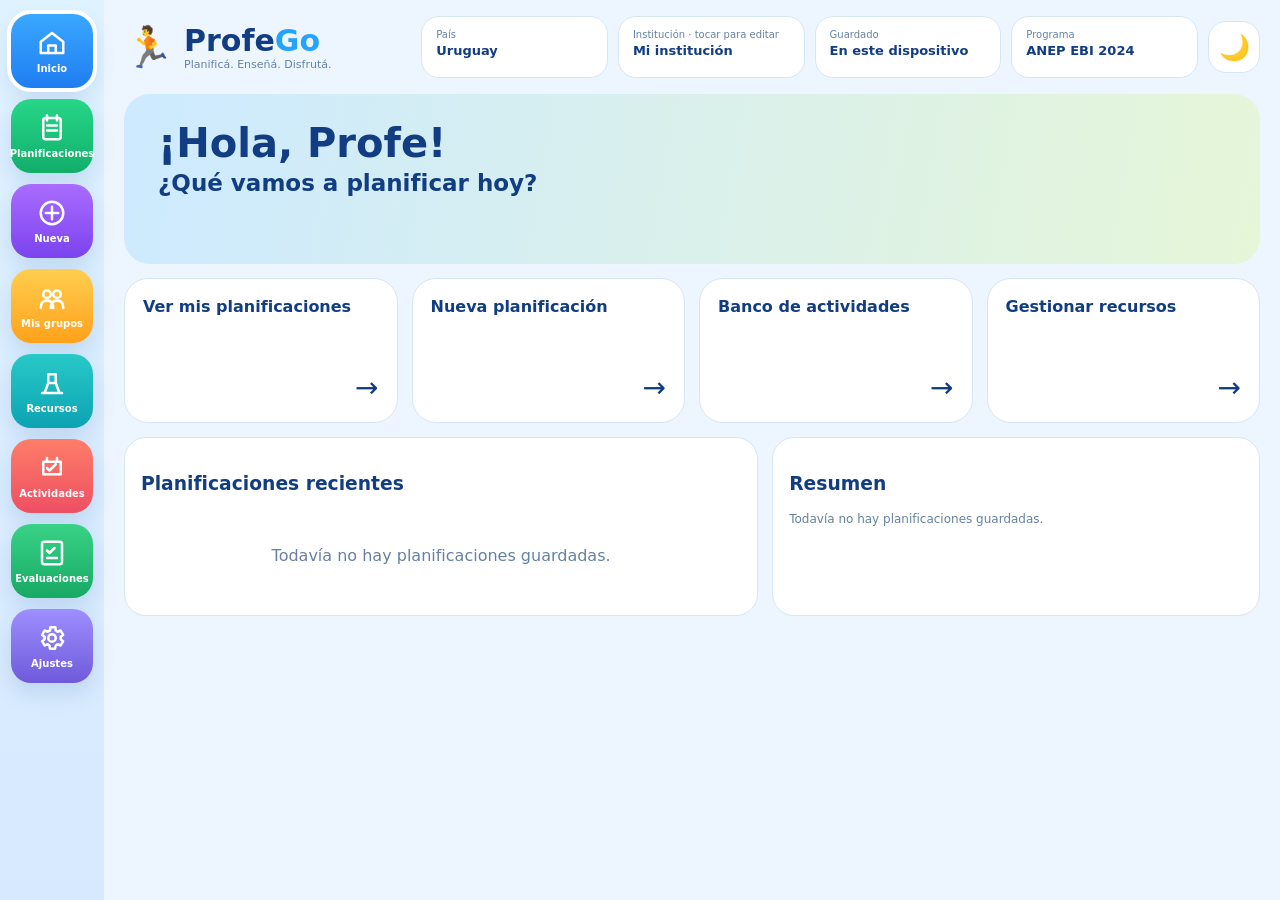
==== commit 0f2709b0: "Add activity bank and reliable local plan saving" ====
--- a/profego-v2.html
+++ b/profego-v2.html
@@ -1,186 +1,74 @@
 <!doctype html>
-<html lang="es"><head><meta charset="utf-8"><meta name="viewport" content="width=device-width,initial-scale=1,viewport-fit=cover">
+<html lang="es">
+<head>
+<meta charset="utf-8"><meta name="viewport" content="width=device-width,initial-scale=1,viewport-fit=cover">
 <title>ProfeGo</title>
 <style>
-:root{--ink:#123d82;--muted:#6681a4;--bg:#edf6ff;--card:#fff;--line:#d7e6f4;--soft:#f4f9ff}
+:root{--ink:#123d82;--muted:#6681a4;--bg:#edf6ff;--card:#fff;--line:#d7e6f4;--soft:#f4f9ff;--blue:#1677ff}
 .dark{--ink:#eaf3ff;--muted:#9fb3cc;--bg:#101722;--card:#182232;--line:#2b3a50;--soft:#111b29}
 *{box-sizing:border-box}html,body{margin:0;background:var(--bg);font-family:Inter,system-ui,-apple-system,"Segoe UI",sans-serif;color:var(--ink)}
 button,input,select,textarea{font:inherit}button{cursor:pointer}.app{min-height:100vh;display:grid;grid-template-columns:104px 1fr}
 .side{background:linear-gradient(180deg,#dff2ff,#d7e9ff);padding:14px 9px;display:flex;flex-direction:column;gap:11px;align-items:center}
 .dark .side{background:linear-gradient(180deg,#17283c,#142235)}
 .side button{width:82px;min-height:74px;border:0;border-radius:20px;color:#fff;font-weight:800;font-size:10px;display:flex;flex-direction:column;align-items:center;justify-content:center;gap:5px;box-shadow:0 10px 22px #2c65a329}
-.side button:nth-child(1){background:linear-gradient(180deg,#3aa8ff,#1f7df1)}.side button:nth-child(2){background:linear-gradient(180deg,#27d788,#12ae6b)}.side button:nth-child(3){background:linear-gradient(180deg,#aa6cff,#7b43ee)}.side button:nth-child(4){background:linear-gradient(180deg,#ffce4f,#ffa11b)}.side button:nth-child(5){background:linear-gradient(180deg,#28c9c8,#0ca3b2)}.side button:nth-child(6){background:linear-gradient(180deg,#38d286,#18a965)}.side button:nth-child(7){background:linear-gradient(180deg,#9e8fff,#6f5ada)}
+.side button svg{width:30px;height:30px;stroke:currentColor;fill:none;stroke-width:2;stroke-linecap:round;stroke-linejoin:round}
+.side button:nth-child(1){background:linear-gradient(180deg,#3aa8ff,#1f7df1)}.side button:nth-child(2){background:linear-gradient(180deg,#27d788,#12ae6b)}.side button:nth-child(3){background:linear-gradient(180deg,#aa6cff,#7b43ee)}.side button:nth-child(4){background:linear-gradient(180deg,#ffce4f,#ffa11b)}.side button:nth-child(5){background:linear-gradient(180deg,#28c9c8,#0ca3b2)}.side button:nth-child(6){background:linear-gradient(180deg,#ff7d68,#ee4f64)}.side button:nth-child(7){background:linear-gradient(180deg,#38d286,#18a965)}.side button:nth-child(8){background:linear-gradient(180deg,#9e8fff,#6f5ada)}
 .side button.active{outline:4px solid #fff;box-shadow:0 0 0 3px #2390ff,0 10px 22px #2c65a329}
 .main{padding:16px 20px 28px;min-width:0}.top{display:grid;grid-template-columns:minmax(220px,1fr) repeat(4,minmax(130px,.65fr)) auto;gap:10px;align-items:center;margin-bottom:16px}
 .brand{display:flex;align-items:center;gap:10px}.brand .runner{font-size:40px}.brand h1{margin:0;font-size:30px;font-weight:900}.brand h1 span{color:#24a4ff}.brand p{margin:0;font-size:11px;color:var(--muted)}
-.topbox,.card,.box,.q{background:var(--card);border:1px solid var(--line)}.topbox{border-radius:18px;padding:12px 14px;min-height:62px}.topbox small{display:block;color:var(--muted);font-size:10px}.topbox b{font-size:13px}
+.topbox,.card,.box,.q{background:var(--card);border:1px solid var(--line)}.topbox{border-radius:18px;padding:12px 14px;min-height:62px}.topbox small{display:block;color:var(--muted);font-size:10px}.topbox b{font-size:13px}.topbox.click{cursor:pointer}
 .theme{width:52px;height:52px;border-radius:18px;border:1px solid var(--line);background:var(--card);font-size:25px}
 .page{display:none}.page.active{display:block}.hero{background:linear-gradient(100deg,#cdeaff,#e6f6d8);color:#123d82;border-radius:26px;padding:26px 34px;min-height:170px}.hero h2{font-size:40px;margin:0 0 4px}.hero p{font-size:23px;margin:0;font-weight:800}
 .quick{display:grid;grid-template-columns:repeat(4,1fr);gap:14px;margin-top:14px}.q{border-radius:24px;padding:18px;min-height:145px;display:flex;flex-direction:column;justify-content:space-between;color:var(--ink)}.go{align-self:flex-end;font-size:28px}
 .lower{display:grid;grid-template-columns:1.3fr 1fr;gap:14px;margin-top:14px}.card{border-radius:22px;padding:16px}.empty{padding:34px;text-align:center;color:var(--muted)}
-.setup{display:grid;grid-template-columns:1fr 1.6fr 2fr .8fr .9fr;gap:10px;margin-bottom:14px}.box{border-radius:16px;padding:10px}.box label{display:block;color:var(--muted);font-size:10px;margin-bottom:5px}.box select,.box textarea{width:100%;border:1px solid var(--line);border-radius:10px;padding:9px;color:var(--ink);background:var(--card)}
-.save{background:linear-gradient(90deg,#147cff,#14c98b);color:#fff;border:0;width:100%;padding:13px;border-radius:12px;font-weight:900}
+.setup{display:grid;grid-template-columns:1fr 1.6fr 2fr .8fr .9fr;gap:10px;margin-bottom:14px}.box{border-radius:16px;padding:10px}.box label{display:block;color:var(--muted);font-size:10px;margin-bottom:5px}.box select,.box textarea,.box input,.card input,.card select,.card textarea{width:100%;border:1px solid var(--line);border-radius:10px;padding:9px;color:var(--ink);background:var(--card)}
+.save,.primary{background:linear-gradient(90deg,#147cff,#14c98b);color:#fff;border:0;padding:12px 14px;border-radius:12px;font-weight:900}.save{width:100%}.secondary{background:var(--card);border:1px solid var(--line);color:var(--ink);padding:9px 11px;border-radius:10px;font-weight:800}
 .planner-grid{display:grid;grid-template-columns:1fr 280px;gap:16px}.preview-head{background:linear-gradient(90deg,#e6f4ff,#efffdc);color:#123d82;border:1px solid #c8e1f5;border-radius:22px;padding:17px 18px;margin-bottom:12px;display:flex;justify-content:space-between}
-.classbox{background:linear-gradient(180deg,#064bbd 0 64px,var(--soft) 64px);border-radius:24px;overflow:hidden;margin-bottom:16px}.class-title{padding:16px 18px;color:#fff;font-size:18px;font-weight:900}.games{display:grid;grid-template-columns:repeat(3,1fr);gap:12px;padding:14px}.game{background:var(--card);border:1px solid var(--line);border-radius:18px;overflow:hidden}.game h4{margin:0;padding:10px 11px;font-size:12px}.scene{height:160px;background:#dff4ff}.scene img{width:100%;height:100%;object-fit:cover}.game p{font-size:11px;line-height:1.45;color:var(--muted);padding:10px 11px;margin:0;min-height:72px}.actions{display:grid;grid-template-columns:1fr 1fr;gap:7px;padding:0 10px 10px}.actions button{border:1px solid #d8ccff;border-radius:10px;padding:8px;color:#7c3ce5;background:var(--card);font-weight:800;font-size:10px}.actions .edit{background:linear-gradient(90deg,#7d48f6,#9a38ef);color:#fff;border:0}
-.aside{display:grid;gap:12px;align-content:start}.aside p{color:var(--muted);font-size:12px;line-height:1.45}.settings-grid{display:grid;grid-template-columns:repeat(2,1fr);gap:14px}
-.curriculum-note{font-size:11px;color:var(--muted);margin-top:8px}
-@media(max-width:1100px){.top{grid-template-columns:1fr 1fr}.quick{grid-template-columns:repeat(2,1fr)}.setup{grid-template-columns:repeat(2,1fr)}.planner-grid{grid-template-columns:1fr}.games{grid-template-columns:repeat(2,1fr)}}
-@media(max-width:760px){.app{grid-template-columns:72px 1fr}.side{padding:10px 5px}.side button{width:58px;min-height:58px}.side button span{display:none}.main{padding:10px}.top{grid-template-columns:1fr auto}.topbox{display:none}.quick,.lower,.setup,.games,.settings-grid{grid-template-columns:1fr}.brand h1{font-size:26px}.hero{padding:22px}.hero h2{font-size:32px}.scene{height:190px}}
-</style></head><body><div class="app">
-<nav class="side">
-<button class="active" onclick="show('home',this)">🏠<span>Inicio</span></button>
-<button onclick="show('plans',this)">📋<span>Planificaciones</span></button>
-<button onclick="show('new',this)">➕<span>Nueva</span></button>
-<button onclick="show('groups',this)">👥<span>Mis grupos</span></button>
-<button onclick="show('resources',this)">🧰<span>Recursos</span></button>
-<button onclick="show('eval',this)">✅<span>Evaluaciones</span></button>
-<button onclick="show('settings',this)">⚙️<span>Ajustes</span></button>
+.classbox{background:linear-gradient(180deg,#064bbd 0 64px,var(--soft) 64px);border-radius:24px;overflow:hidden;margin-bottom:16px}.class-title{padding:16px 18px;color:#fff;font-size:18px;font-weight:900}.games{display:grid;grid-template-columns:repeat(3,1fr);gap:12px;padding:14px}.game{background:var(--card);border:1px solid var(--line);border-radius:18px;overflow:hidden}.game h4{margin:0;padding:10px 11px;font-size:12px}.scene{height:150px;background:#dff4ff;display:flex;align-items:center;justify-content:center;font-size:56px}.game p{font-size:11px;line-height:1.45;color:var(--muted);padding:10px 11px;margin:0;min-height:76px}.actions{display:grid;grid-template-columns:1fr 1fr;gap:7px;padding:0 10px 10px}.actions button{border:1px solid #d8ccff;border-radius:10px;padding:8px;color:#7c3ce5;background:var(--card);font-weight:800;font-size:10px}.actions .edit{background:linear-gradient(90deg,#7d48f6,#9a38ef);color:#fff;border:0}.actions .choose{grid-column:1/-1;color:#0878d1;border-color:#b5dcff}
+.aside{display:grid;gap:12px;align-content:start}.aside p{color:var(--muted);font-size:12px;line-height:1.45}.settings-grid,.form-grid{display:grid;grid-template-columns:repeat(2,1fr);gap:14px}
+.curriculum-note{font-size:11px;color:var(--muted);margin-top:8px}.status{margin-top:10px;padding:10px 12px;border-radius:12px;background:#e9fff4;color:#08794b;font-size:12px;font-weight:800;display:none}.status.show{display:block}
+.toolbar{display:flex;gap:8px;flex-wrap:wrap;margin:12px 0}.chips{display:flex;gap:7px;flex-wrap:wrap;margin:10px 0 14px}.chip{border:1px solid var(--line);background:var(--card);color:var(--ink);border-radius:999px;padding:7px 10px;font-size:11px}.chip.active{background:#1677ff;color:white;border-color:#1677ff}
+.library{display:grid;grid-template-columns:repeat(3,1fr);gap:12px}.activity{background:var(--card);border:1px solid var(--line);border-radius:16px;padding:13px}.activity h4{margin:0 0 5px}.activity small{color:#1677ff;font-weight:800}.activity p{font-size:12px;color:var(--muted);line-height:1.4}.activity .row{display:flex;gap:7px}.activity button{flex:1}
+.resource-row,.plan-row{display:grid;grid-template-columns:2fr 1fr auto;gap:10px;align-items:center;padding:10px 0;border-bottom:1px solid var(--line)}.plan-row{grid-template-columns:1fr auto}.muted{color:var(--muted);font-size:12px}.danger{border:0;background:#fff0f0;color:#b42318;padding:8px 10px;border-radius:10px}
+.modal{position:fixed;inset:0;background:#0008;display:none;align-items:center;justify-content:center;padding:20px;z-index:50}.modal.show{display:flex}.modal-card{width:min(850px,96vw);max-height:84vh;overflow:auto;background:var(--card);border-radius:22px;padding:18px;border:1px solid var(--line)}
+@media(max-width:1100px){.top{grid-template-columns:1fr 1fr}.quick{grid-template-columns:repeat(2,1fr)}.setup{grid-template-columns:repeat(2,1fr)}.planner-grid{grid-template-columns:1fr}.games,.library{grid-template-columns:repeat(2,1fr)}}
+@media(max-width:760px){.app{grid-template-columns:72px 1fr}.side{padding:10px 5px}.side button{width:58px;min-height:58px}.side button span{display:none}.main{padding:10px}.top{grid-template-columns:1fr auto}.topbox{display:none}.quick,.lower,.setup,.games,.settings-grid,.form-grid,.library{grid-template-columns:1fr}.brand h1{font-size:26px}.hero{padding:22px}.hero h2{font-size:32px}.scene{height:160px}}
+</style>
+</head><body>
+<div class="app"><nav class="side">
+<button class="active" onclick="show('home',this)" title="Inicio"><svg viewBox="0 0 24 24"><path d="M3 11 12 4l9 7v9H3z"/><path d="M9 20v-6h6v6"/></svg><span>Inicio</span></button>
+<button onclick="show('plans',this)" title="Planificaciones"><svg viewBox="0 0 24 24"><rect x="5" y="4" width="14" height="17" rx="2"/><path d="M8 2v4M16 2v4M8 10h8M8 14h8"/></svg><span>Planificaciones</span></button>
+<button onclick="show('new',this)" title="Nueva"><svg viewBox="0 0 24 24"><circle cx="12" cy="12" r="9"/><path d="M12 7v10M7 12h10"/></svg><span>Nueva</span></button>
+<button onclick="show('groups',this)" title="Mis grupos"><svg viewBox="0 0 24 24"><circle cx="8" cy="9" r="3"/><circle cx="16" cy="9" r="3"/><path d="M3 20c0-4 2-6 5-6s5 2 5 6M11 20c0-4 2-6 5-6s5 2 5 6"/></svg><span>Mis grupos</span></button>
+<button onclick="show('resources',this)" title="Recursos"><svg viewBox="0 0 24 24"><path d="M4 20h16M6 20l3-8h6l3 8M9 12V5h6v7"/></svg><span>Recursos</span></button>
+<button onclick="show('activities',this)" title="Actividades"><svg viewBox="0 0 24 24"><path d="M5 7h14v10H5z"/><path d="m8 12 2 2 5-5"/><path d="M8 4v3M16 4v3"/></svg><span>Actividades</span></button>
+<button onclick="show('eval',this)" title="Evaluaciones"><svg viewBox="0 0 24 24"><rect x="4" y="3" width="16" height="18" rx="2"/><path d="m8 10 2 2 4-4M8 16h8"/></svg><span>Evaluaciones</span></button>
+<button onclick="show('settings',this)" title="Ajustes"><svg viewBox="0 0 24 24"><circle cx="12" cy="12" r="3"/><path d="M19 12a7 7 0 0 0-.1-1l2-1.5-2-3.5-2.4 1A7 7 0 0 0 15 6l-.3-2.6h-4L10.4 6A7 7 0 0 0 8.5 7l-2.4-1-2 3.5L6.1 11A7 7 0 0 0 6 12c0 .3 0 .7.1 1l-2 1.5 2 3.5 2.4-1A7 7 0 0 0 10 18l.4 2.6h4L15 18a7 7 0 0 0 1.5-1l2.4 1 2-3.5-2-1.5c.1-.3.1-.7.1-1z"/></svg><span>Ajustes</span></button>
 </nav>
-<main class="main">
-<header class="top">
+<main class="main"><header class="top">
 <div class="brand"><div class="runner">🏃</div><div><h1>Profe<span>Go</span></h1><p>Planificá. Enseñá. Disfrutá.</p></div></div>
 <div class="topbox"><small>País</small><b id="countryTop">Uruguay</b></div>
-<div class="topbox"><small>Institución</small><b>Mi institución</b></div>
-<div class="topbox"><small>Carpeta Drive</small><b>Planificaciones</b></div>
+<div class="topbox click" onclick="editInstitution()"><small>Institución · tocar para editar</small><b id="institutionTop">Mi institución</b></div>
+<div class="topbox"><small>Guardado</small><b id="saveModeTop">En este dispositivo</b></div>
 <div class="topbox"><small>Programa</small><b>ANEP EBI 2024</b></div>
-<button class="theme" id="themeBtn" onclick="toggleTheme()" aria-label="Cambiar tema">🌙</button>
+<button class="theme" id="themeBtn" onclick="toggleTheme()">🌙</button>
 </header>
-
-<section id="home" class="page active">
-<div class="hero"><h2>¡Hola, Profe!</h2><p>¿Qué vamos a planificar hoy?</p></div>
-<div class="quick">
-<button class="q" onclick="showById('plans',1)"><b>Ver mis planificaciones</b><span class="go">→</span></button>
-<button class="q" onclick="showById('new',2)"><b>Nueva planificación</b><span class="go">→</span></button>
-<button class="q" onclick="showById('groups',3)"><b>Mis grupos</b><span class="go">→</span></button>
-<button class="q" onclick="showById('resources',4)"><b>Gestionar recursos</b><span class="go">→</span></button>
-</div><div class="lower"><div class="card"><h3>Planificaciones recientes</h3><div id="recent" class="empty">Todavía no hay planificaciones guardadas.</div></div><div class="card"><h3>Resumen del grupo</h3><p style="color:var(--muted)">Elegí un grupo para ver su progreso.</p></div></div>
-</section>
-
-<section id="new" class="page">
-<div class="setup">
-<div class="box"><label>Grupo</label><select id="group" onchange="updateContents()"><option>3 años</option><option>4 años</option><option selected>5 años</option><option>1.º año</option><option>2.º año</option><option>3.º año</option><option>4.º año</option><option>5.º año</option><option>6.º año</option></select></div>
-<div class="box"><label>Contenido del programa</label><select id="content" onchange="updateGoal()"></select><div class="curriculum-note">Según Programa de Educación Física ANEP · EBI 2024</div></div>
-<div class="box"><label>Meta general</label><textarea id="goal" rows="4"></textarea></div>
-<div class="box"><label>Clases</label><select id="count"><option>6</option><option>8</option><option selected>10</option><option>12</option></select></div>
-<div class="box"><label>&nbsp;</label><button class="save" onclick="generate()">Generar planificación</button></div>
-</div>
-<div class="planner-grid"><div><div class="preview-head"><h2>Vista previa de la secuencia</h2><span id="meta">10 clases</span></div><div id="classes"></div></div>
-<aside class="aside"><div class="card"><h3>Meta general</h3><p id="sideGoal"></p></div><div class="card"><h3>Fuente curricular</h3><p>Programa de Educación Física ANEP · Educación Básica Integrada · Actualización 2024.</p></div><div class="card"><h3>Guardar planificación</h3><button class="save" onclick="savePlan()">Guardar</button></div></aside></div>
-</section>
-
-<section id="plans" class="page"><h2>Mis planificaciones</h2><div class="card" id="plansList"><div class="empty">No hay planificaciones guardadas todavía.</div></div></section>
-<section id="groups" class="page"><h2>Mis grupos</h2><div class="card"><p>Crear grupos, registrar observaciones y ver progreso.</p></div></section>
-<section id="resources" class="page"><h2>Recursos</h2><div class="card"><p>Pelotas, conos, aros, cuerdas, colchonetas y materiales disponibles.</p></div></section>
-<section id="eval" class="page"><h2>Evaluaciones</h2><div class="card"><p>Evaluación inicial, intermedia y final del grupo.</p></div></section>
-<section id="settings" class="page"><h2>Ajustes</h2><div class="settings-grid"><div class="card"><h3>País</h3><select id="country" onchange="setCountry(this.value)"><option selected>Uruguay</option><option>Argentina</option><option>Brasil</option><option>Chile</option><option>Paraguay</option><option>Otro</option></select></div><div class="card"><h3>Apariencia</h3><p>Usá la luna o el sol de arriba para cambiar el modo.</p></div></div></section>
+<section id="home" class="page active"><div class="hero"><h2 id="hello">¡Hola, Profe!</h2><p>¿Qué vamos a planificar hoy?</p></div>
+<div class="quick"><button class="q" onclick="showById('plans',1)"><b>Ver mis planificaciones</b><span class="go">→</span></button><button class="q" onclick="showById('new',2)"><b>Nueva planificación</b><span class="go">→</span></button><button class="q" onclick="showById('activities',5)"><b>Banco de actividades</b><span class="go">→</span></button><button class="q" onclick="showById('resources',4)"><b>Gestionar recursos</b><span class="go">→</span></button></div>
+<div class="lower"><div class="card"><h3>Planificaciones recientes</h3><div id="recent"></div></div><div class="card"><h3>Resumen</h3><p id="summaryHome" class="muted"></p></div></div></section>
+<section id="new" class="page"><div class="setup"><div class="box"><label>Grupo</label><select id="group" onchange="updateContents()"><option>3 años</option><option>4 años</option><option selected>5 años</option><option>1.º año</option><option>2.º año</option><option>3.º año</option><option>4.º año</option><option>5.º año</option><option>6.º año</option></select></div><div class="box"><label>Contenido</label><select id="content" onchange="updateGoal()"></select><div class="curriculum-note">Programa ANEP EBI 2024</div></div><div class="box"><label>Meta general</label><textarea id="goal" rows="4"></textarea></div><div class="box"><label>Clases</label><select id="count"><option>6</option><option>8</option><option selected>10</option><option>12</option></select></div><div class="box"><label>&nbsp;</label><button class="save" onclick="generate()">Generar planificación</button></div></div><div id="generateStatus" class="status"></div><div class="planner-grid"><div><div class="preview-head"><h2>Vista previa de la secuencia</h2><span id="meta">10 clases</span></div><div id="classes"></div></div><aside class="aside"><div class="card"><h3>Meta general</h3><p id="sideGoal"></p></div><div class="card"><h3>Guardar planificación</h3><button class="save" onclick="savePlan()">Guardar</button><div id="saveStatus" class="status"></div></div><div class="card"><h3>Google Drive</h3><p id="driveNote">El guardado actual es local en este dispositivo. La conexión real con Drive requiere iniciar sesión con Google.</p><button class="secondary" onclick="show('settings',document.querySelectorAll('.side button')[7])">Configurar Drive</button></div></aside></div></section>
+<section id="plans" class="page"><h2>Mis planificaciones</h2><div class="card" id="plansList"></div></section>
+<section id="groups" class="page"><h2>Mis grupos</h2><div class="card"><p class="muted">Acá podremos agregar grupos y observaciones por clase.</p></div></section>
+<section id="resources" class="page"><h2>Recursos</h2><div class="card"><h3>Agregar material</h3><div class="form-grid"><input id="resourceName" placeholder="Ej.: Pelotas de goma"><input id="resourceQty" type="number" min="1" value="1"></div><div class="toolbar"><button class="primary" onclick="addResource()">Agregar recurso</button></div></div><div class="card" style="margin-top:14px"><h3>Mis materiales</h3><div id="resourceList"></div></div></section>
+<section id="activities" class="page"><h2>Banco de actividades</h2><div class="card"><div class="form-grid"><input id="actName" placeholder="Nombre del juego"><select id="actCat"></select><textarea id="actDesc" placeholder="Cómo se juega"></textarea><input id="actAge" placeholder="Edad sugerida, ej. 5 años"></div><div class="toolbar"><button class="primary" onclick="addActivity()">Agregar actividad</button></div></div><div class="card" style="margin-top:14px"><div class="toolbar"><input id="activitySearch" placeholder="Buscar juego..." oninput="renderActivities()" style="flex:1;min-width:200px;padding:10px;border:1px solid var(--line);border-radius:10px;background:var(--card);color:var(--ink)"></div><div id="categoryChips" class="chips"></div><div id="activityLibrary" class="library"></div></div></section>
+<section id="eval" class="page"><h2>Evaluaciones</h2><div class="card"><p class="muted">Evaluación inicial, intermedia y final del grupo.</p></div></section>
+<section id="settings" class="page"><h2>Ajustes</h2><div class="settings-grid"><div class="card"><h3>Perfil</h3><label>Nombre</label><input id="profileName" placeholder="Tu nombre"><label style="display:block;margin-top:10px">Institución</label><input id="profileInstitution" placeholder="Escuela / institución"><div class="toolbar"><button class="primary" onclick="saveProfile()">Guardar perfil</button></div></div><div class="card"><h3>País</h3><select id="country" onchange="setCountry(this.value)"><option>Uruguay</option><option>Argentina</option><option>Brasil</option><option>Chile</option><option>Paraguay</option><option>Otro</option></select><h3 style="margin-top:20px">Google Drive</h3><input id="driveFolderUrl" placeholder="URL de carpeta de Drive"><div class="toolbar"><button class="secondary" onclick="saveDriveUrl()">Guardar referencia</button></div><p class="muted">Importante: guardar una URL no autoriza a la app a escribir archivos en Drive. Para eso agregaremos inicio de sesión con Google/OAuth.</p></div></div></section>
 </main></div>
+<div id="activityModal" class="modal"><div class="modal-card"><div style="display:flex;justify-content:space-between;align-items:center"><h3>Elegir otra actividad</h3><button class="secondary" onclick="closeActivityPicker()">Cerrar</button></div><input id="pickerSearch" placeholder="Buscar..." oninput="renderPicker()" style="width:100%;padding:10px;border:1px solid var(--line);border-radius:10px;background:var(--card);color:var(--ink)"><div id="pickerList" class="library" style="margin-top:12px"></div></div></div>
 <script>
-const scenes=['/assets/game-islas.png','/assets/game-pases.png','/assets/game-dribbling.png','/assets/game-tiro.png','/assets/game-partidito.png','/assets/game-calma.png'];
-
-const curriculum={
-'3 años':[
-['Conciencia corporal · El cuerpo y su identificación','El niño identificará su propio cuerpo y explorará nociones topológicas básicas para ubicarse en situaciones motrices concretas.'],
-['Conciencia corporal · Nociones topológicas','El niño incorporará nociones como adentro/afuera y arriba/abajo para resolver situaciones motrices en su entorno próximo.'],
-['Juego y recreación · Juegos motores simbólicos','El niño explorará juegos motores simbólicos para ampliar su esquema corporal y la acción de jugar con otros.'],
-['Deporte · Desplazamientos en el entorno','El niño realizará diferentes desplazamientos vinculados a situaciones de iniciación deportiva para descubrir posibilidades de movimiento.'],
-['Gimnasia · Giros en el eje longitudinal','El niño experimentará giros en el eje longitudinal para reconocer posibilidades de movimiento de su propio cuerpo.'],
-['Prácticas expresivas · Corporeidad y ritmos corporales','El niño explorará su corporeidad y ritmos corporales para expresarse y comunicarse mediante el movimiento.']
-],
-'4 años':[
-['Conciencia corporal · Ubicación del cuerpo en el entorno','El niño ubicará su propio cuerpo en relación con el entorno para resolver situaciones motrices con mayor autonomía.'],
-['Conciencia corporal · Orientación respecto a objetos','El niño orientará su cuerpo en relación con objetos fijos y móviles para mejorar su organización espacial.'],
-['Conciencia corporal · Estructuración temporal y duración','El niño reconocerá relaciones de antes/después y nociones de duración para organizar acciones motrices.'],
-['Juego y recreación · Juegos motores simbólicos y de persecución','El niño ampliará sus formas de jugar mediante juegos simbólicos y de persecución, asumiendo diferentes roles.'],
-['Deporte · Desplazamientos y manipulaciones iniciales','El niño integrará desplazamientos y manipulaciones en situaciones de iniciación deportiva para ampliar sus posibilidades motrices.'],
-['Gimnasia · Giros, equilibrio, saltos y manipulación','El niño experimentará giros, equilibrios, saltos y manipulaciones para reconocer y controlar su cuerpo en diferentes situaciones.'],
-['Prácticas expresivas · Imagen corporal y ritmo','El niño construirá su imagen corporal y reconocerá ritmos propios y de otros para comunicarse corporalmente.']
-],
-'5 años':[
-['Conciencia corporal · Espacio propio, próximo y lejano','El niño percibirá su cuerpo en los espacios propio, próximo y lejano para orientarse y actuar en relación con objetos y personas.'],
-['Conciencia corporal · Estructuración temporal en movimiento','El niño incorporará la estructuración temporal en propuestas motrices estáticas y dinámicas para organizar sus acciones.'],
-['Juego y recreación · Juegos simbólicos en espacios cambiantes','El niño ampliará juegos motores simbólicos en espacios estructurantes y cambiantes para resolver nuevas situaciones lúdicas.'],
-['Juego y recreación · Juegos de persecución con cambio de roles','El niño participará en juegos motores de persecución con cambio de roles para comprender reglas e interactuar con otros.'],
-['Deporte · Desplazamientos y manipulaciones','El niño integrará desplazamientos con manipulaciones de objetos para iniciarse en situaciones deportivas variadas.'],
-['Gimnasia · Giros, equilibrio, saltos y manipulación','El niño realizará giros, equilibrios, saltos y manipulaciones para ampliar el control de su cuerpo y de los objetos.'],
-['Prácticas expresivas · Ritmo, postura y comunicación','El niño utilizará ritmo, postura y lenguaje corporal para expresar ideas, emociones y situaciones.']
-],
-'1.º año':[
-['Conciencia corporal · Nociones topológicas y lateralidad','El niño identificará y situará su cuerpo usando nociones topológicas y lateralidad para orientarse en actividades motrices.'],
-['Conciencia corporal · Espacio propio, próximo y lejano','El niño ubicará su cuerpo y los objetos en un espacio común diferenciando espacio propio, próximo y lejano.'],
-['Juego y recreación · Juegos motores con reglas variadas','El niño realizará juegos motores con reglas variadas para comprender consignas y participar con otros.'],
-['Juego y recreación · Juegos cooperativos y tradicionales','El niño participará en juegos cooperativos y tradicionales para asumir roles, respetar acuerdos y disfrutar del juego compartido.'],
-['Deporte · Desplazamientos y manipulaciones','El niño incorporará desplazamientos y manipulaciones de elementos en juegos de iniciación deportiva para desarrollar multilateralidad.'],
-['Deporte · Reglas y técnicas básicas','El niño comprenderá reglas mínimas e incorporará técnicas básicas para participar en deportes individuales y colectivos.'],
-['Gimnasia · Rol, equilibrio, trepas y suspensión','El niño realizará rol al frente, equilibrios, trepas y suspensiones en situaciones facilitadas para ampliar sus habilidades gimnásticas.'],
-['Gimnasia · Saltos y manipulación de elementos','El niño coordinará saltos uni y bipodales y manipulará diferentes elementos para mejorar el control motor.'],
-['Prácticas expresivas · Emociones, ritmo y danza','El niño representará emociones y sentimientos mediante el cuerpo, el ritmo y la danza para ampliar sus posibilidades expresivas.']
-],
-'2.º año':[
-['Conciencia corporal · Tiempo, espacio, ritmo y trayectoria','El niño percibirá su cuerpo en relación con tiempo, espacio, ritmo, trayectoria, velocidad y desplazamientos para resolver situaciones motrices.'],
-['Conciencia corporal · Lateralidad y temporalidad','El niño ubicará su cuerpo y los objetos incorporando lateralidad y temporalidad para organizar acciones individuales y colectivas.'],
-['Juego y recreación · Juegos motores y sus reglas','El niño realizará distintos juegos motores e identificará sus reglas e intenciones para participar de forma consciente.'],
-['Juego y recreación · Cooperativos, tradicionales y naturaleza','El niño participará en juegos cooperativos, tradicionales y en la naturaleza para asumir roles y valorar el entorno.'],
-['Deporte · Lanzar y recibir','El niño se apropiará de diferentes desplazamientos y manipulaciones con énfasis en lanzar y recibir para resolver situaciones de juego.'],
-['Deporte · Multilateralidad con oposición','El niño participará en juegos motores con oposición para desarrollar multilateralidad, orientación espacial y toma de decisiones.'],
-['Deporte · Reglas y técnicas básicas','El niño incorporará reglas y técnicas básicas deportivas para jugar con creciente autonomía.'],
-['Gimnasia · Rol, equilibrio, trepas y balanceo','El niño realizará rol adelante, equilibrios, trepas, suspensión y balanceo para ampliar sus habilidades gimnásticas.'],
-['Gimnasia · Saltos y manipulaciones con desplazamiento','El niño coordinará saltos y manipulaciones con desplazamientos para combinar habilidades en secuencias motrices.']
-],
-'3.º año':[
-['Conciencia corporal · Cuerpo en acción con el entorno','El niño identificará su cuerpo en relación con diferentes variantes para intervenir activamente en el entorno.'],
-['Conciencia corporal · Nociones topológicas y temporalidad','El niño coordinará nociones topológicas y temporales con ritmos y secuencias para organizar prácticas motrices individuales y colectivas.'],
-['Deporte · Juegos con diferentes lógicas deportivas','El niño identificará y vinculará juegos con diferentes lógicas deportivas para comprender formas variadas de participación.'],
-['Gimnasia · Rol adelante con impulso','El niño realizará rol adelante con impulso para ampliar su dominio de habilidades gimnásticas.'],
-['Gimnasia · Equilibrios, trepas y posiciones invertidas','El niño combinará equilibrios, trepas y posiciones invertidas para resolver secuencias motrices.'],
-['Gimnasia · Saltos y manipulaciones en diferentes planos','El niño combinará saltos y manipulaciones en diferentes planos para mejorar coordinación y control corporal.'],
-['Juego y recreación · Reglas, roles y juegos tradicionales','El niño comunicará reglas e intenciones de juegos motores y asumirá diferentes roles en contextos reales.'],
-['Prácticas expresivas · Imitación, ritmo y tensión muscular','El niño organizará situaciones expresivas mediante imitación, ritmo y variaciones de tensión muscular para comunicar corporalmente.']
-],
-'4.º año':[
-['Conciencia corporal · Toma de decisiones corporales','El niño elaborará movimientos de su cuerpo mediante diferentes tomas de decisiones para resolver situaciones del entorno.'],
-['Conciencia corporal · Ritmos y temporalidad','El niño integrará nociones topológicas y temporales con ritmos propios y secuencias para comprender y actuar en el entorno.'],
-['Deporte · Deportes en diferentes medios y reglas simples','El niño realizará e identificará variados deportes en diferentes medios con reglas simples para ampliar su cultura deportiva.'],
-['Gimnasia · Rol atrás en condiciones facilitadas','El niño realizará rol atrás en condiciones facilitadas para ampliar su repertorio gimnástico.'],
-['Gimnasia · Equilibrios en altura y trepas','El niño combinará equilibrios en altura, trepas y posiciones invertidas para resolver desafíos motrices.'],
-['Gimnasia · Saltos y manipulación con desplazamientos','El niño combinará saltos y manipulaciones con desplazamientos para mejorar coordinación y control.'],
-['Juego y recreación · Perspectiva inclusiva','El niño participará en juegos motores con perspectiva inclusiva para comprender reglas, intenciones y diferentes formas de participación.'],
-['Prácticas expresivas · Ritmo, postura y danzas','El niño utilizará ritmo, postura y danzas para expresar y comunicar experiencias corporales.']
-],
-'5.º año':[
-['Conciencia corporal · Encadenamiento de movimientos','El niño explorará y analizará encadenamientos de movimientos para tomar decisiones asertivas en diferentes situaciones.'],
-['Conciencia corporal · Corporeidad y cambio personal','El niño interiorizará la corporeidad como parte del conocimiento y cambio personal para comprender su relación con el entorno.'],
-['Deporte · Deportes, reglas y práctica autónoma','El niño explicará y practicará diferentes deportes y sus reglas con creciente autonomía.'],
-['Gimnasia · Secuencias gimnásticas y acrobacias','El niño elaborará secuencias gimnásticas y acrobáticas con habilidades aprendidas, incorporando elementos o música.'],
-['Gimnasia · Ayudas y cuidado','El niño utilizará ayudas de forma asertiva para cuidarse y cuidar a otros durante la práctica gimnástica.'],
-['Juego y recreación · Lógicas cooperativas, tradicionales y naturaleza','El niño seleccionará y explicará diferentes lógicas de juego para disfrutar y participar de forma inclusiva.'],
-['Prácticas expresivas · Ritmos, postura y danzas contemporáneas','El niño analizará ritmos, postura y danzas contemporáneas para ampliar su repertorio expresivo y cultural.']
-],
-'6.º año':[
-['Conciencia corporal · Movimiento propio y del otro','El niño reflexionará sobre los movimientos de su cuerpo y del otro para interactuar y transformar el entorno.'],
-['Conciencia corporal · Tono postural','El niño comparará y valorará relajación, tensión y equilibrio para regular su tono postural en diferentes prácticas.'],
-['Deporte · Sistemas tácticos','El niño identificará sistemas tácticos de diferentes deportes para tomar decisiones en situación de juego.'],
-['Deporte · Gestos técnicos y táctica','El niño vinculará gestos técnicos con sistemas tácticos para resolver situaciones de juego.'],
-['Deporte · Reglamento e iniciación al arbitraje','El niño internalizará reglamentos e iniciará prácticas de arbitraje para participar con autonomía y responsabilidad.'],
-['Gimnasia · Tensión y relajación muscular','El niño explorará propuestas motrices con distintos grados de tensión y relajación para regular su tono muscular.'],
-['Gimnasia · Autocuidado y cuidado del otro','El niño interactuará en prácticas gimnásticas cuidándose y cuidando a los demás.'],
-['Gimnasia · Secuencias con música','El niño elaborará y expondrá secuencias de habilidades aprendidas incorporando música.'],
-['Juego y recreación · Grandes juegos','El niño identificará y generará grandes juegos en diversos contextos para ampliar su práctica lúdica.'],
-['Prácticas expresivas · Creación y comunicación corporal','El niño creará y comunicará mediante el cuerpo propuestas expresivas con creciente autonomía.']
-]
-};
-
-const bank=['Exploración guiada','Juego de consignas','Desafío por parejas','Circuito por estaciones','Juego cooperativo','Aplicación lúdica'];
-function show(id,b){document.querySelectorAll('.page').forEach(x=>x.classList.remove('active'));document.getElementById(id).classList.add('active');document.querySelectorAll('.side button').forEach(x=>x.classList.remove('active'));if(b)b.classList.add('active');if(id==='plans')renderPlans()}
-function showById(id,i){show(id,document.querySelectorAll('.side button')[i])}
-function updateContents(){const g=group.value;content.innerHTML=curriculum[g].map((x,i)=>`<option value="${i}">${x[0]}</option>`).join('');updateGoal()}
-function updateGoal(){const data=curriculum[group.value][+content.value||0];goal.value=data[1];sideGoal.textContent=data[1]}
-function activityCard(name,i,lesson,contentName){return `<article class="game"><h4>${i+1} · ${name}</h4><div class="scene"><img src="${scenes[i%scenes.length]}?v=7" alt="${name}"></div><p>Clase ${lesson}: propuesta centrada en ${contentName.toLowerCase()}, ajustando dificultad, espacio, materiales y reglas al grupo.</p><div class="actions"><button onclick="suggest(this)">↻ Sugerir otro</button><button class="edit" onclick="editGame(this)">✎ Editar</button></div></article>`}
-function generate(){const n=+count.value,g=group.value,data=curriculum[g][+content.value||0],c=data[0];meta.textContent=n+' clases';sideGoal.textContent=data[1];let html='';for(let lesson=1;lesson<=n;lesson++){const stage=lesson===1?'Exploración inicial':lesson===n?'Cierre y aplicación':lesson<=Math.ceil(n/3)?'Exploración':lesson<=Math.ceil(n*2/3)?'Desarrollo':'Aplicación';const acts=bank.map((x,i)=>`${x}${lesson>1?' '+lesson:''}`);html+=`<div class="classbox"><div class="class-title">CLASE ${lesson} · ${stage} · ${g}</div><div class="games">${acts.map((x,i)=>activityCard(x,i,lesson,c)).join('')}</div></div>`}classes.innerHTML=html}
-function suggest(btn){const opts=['Juego de oposición adaptada','Desafío cooperativo','Estación de precisión','Juego de reacción','Circuito de decisión','Variante con cambio de roles'];btn.closest('.game').querySelector('p').textContent=opts[Math.floor(Math.random()*opts.length)]+' manteniendo la misma meta general.'}
-function editGame(btn){const p=btn.closest('.game').querySelector('p');const v=prompt('Editar actividad:',p.textContent);if(v)p.textContent=v}
-function savePlan(){const data={id:Date.now(),group:group.value,content:curriculum[group.value][+content.value][0],goal:goal.value,count:count.value,country:localStorage.getItem('profego-country')||'Uruguay'};const arr=JSON.parse(localStorage.getItem('profego-plans')||'[]');arr.unshift(data);localStorage.setItem('profego-plans',JSON.stringify(arr));alert('Planificación guardada')}
-function renderPlans(){const arr=JSON.parse(localStorage.getItem('profego-plans')||'[]');plansList.innerHTML=arr.length?arr.map(x=>`<div style="padding:12px;border-bottom:1px solid var(--line)"><b>${x.group} · ${x.content}</b><p>${x.goal}</p><small>${x.count} clases · ${x.country||'Uruguay'}</small></div>`).join(''):'<div class="empty">No hay planificaciones guardadas todavía.</div>'}
-function setCountry(v){localStorage.setItem('profego-country',v);countryTop.textContent=v}
-function toggleTheme(){document.documentElement.classList.toggle('dark');const d=document.documentElement.classList.contains('dark');themeBtn.textContent=d?'☀️':'🌙';localStorage.setItem('profego-theme',d?'dark':'light')}
-updateContents();const sc=localStorage.getItem('profego-country')||'Uruguay';country.value=sc;countryTop.textContent=sc;if(localStorage.getItem('profego-theme')==='dark'){document.documentElement.classList.add('dark');themeBtn.textContent='☀️'}generate();
+const categories=['Persecución','Roles y simbólicos','Cooperativos','Conciencia corporal','Orientación espacial','Manipulación','Equilibrio y gimnasia','Expresión y ritmo','Deporte','Atletismo','Vuelta a la calma'];
+const baseActivities=[['La mancha congelada','Persecución','Uno persigue. Cuando toca a alguien queda congelado hasta que un compañero lo libera pasando por debajo de sus brazos.','4 a 10 años'],['Mancha cadena','Persecución','Quien es tocado se une de la mano al perseguidor. La cadena crece hasta atrapar a todos.','5 a 12 años'],['Colores perseguidos','Persecución','El docente nombra un color; antes de ser tocados los niños deben llegar a un objeto de ese color.','3 a 8 años'],['Guardianes y tesoros','Persecución','Un grupo protege objetos en una zona y otro intenta tomarlos y volver a su campo sin ser tocado.','6 a 12 años'],['El lobo y las ovejas','Roles y simbólicos','Un niño es lobo y los demás ovejas. A la señal cruzan el espacio evitando ser atrapados. Se cambian roles.','3 a 7 años'],['Animales del bosque','Roles y simbólicos','Cada niño representa un animal con desplazamientos y sonidos. Cambian de rol según consignas.','3 a 6 años'],['Superhéroes al rescate','Roles y simbólicos','Resolver misiones motoras imaginarias: cruzar ríos, saltar lava, rescatar objetos y ayudar compañeros.','3 a 7 años'],['La ciudad imaginaria','Roles y simbólicos','El espacio se transforma en ciudad: calles, plazas, puentes y estaciones que se recorren con distintos roles.','4 a 8 años'],['Islas y caminos','Cooperativos','En pequeños grupos deben desplazarse usando aros o colchonetas como islas sin tocar el suelo exterior.','5 a 12 años'],['Transportar el tesoro','Cooperativos','Mover pelotas u objetos de una zona a otra sin usar las manos o cumpliendo una consigna grupal.','5 a 12 años'],['Nudo humano','Cooperativos','En ronda toman manos al azar y deben desarmar el nudo sin soltarse.','8 a 12 años'],['Puente colectivo','Cooperativos','El grupo debe construir un recorrido con materiales para que todos puedan cruzar.','6 a 12 años'],['Espejo corporal','Conciencia corporal','En parejas uno realiza movimientos lentos y el otro los imita como si fuera su reflejo.','3 a 12 años'],['Estatuas por partes','Conciencia corporal','Al detenerse la música deben adoptar posturas usando la parte del cuerpo indicada.','3 a 8 años'],['Detectives del cuerpo','Conciencia corporal','Responder consignas tocando, moviendo o apoyando partes del cuerpo en diferentes posiciones.','3 a 7 años'],['Grande-pequeño','Conciencia corporal','Variar posturas y desplazamientos haciéndose muy grande, pequeño, ancho, fino, alto o bajo.','3 a 7 años'],['Adentro y afuera','Orientación espacial','Moverse libremente y ubicarse dentro o fuera de aros, líneas o zonas según la señal.','3 a 7 años'],['Cerca-lejos','Orientación espacial','Desplazarse y ubicarse cerca o lejos de un objeto, compañero o docente según la consigna.','3 a 7 años'],['Mapa del tesoro','Orientación espacial','Seguir pistas espaciales: adelante, atrás, derecha, izquierda, debajo, entre y alrededor.','6 a 10 años'],['Circuito de direcciones','Orientación espacial','Recorrer estaciones con cambios de dirección, sentido, nivel y trayectoria.','5 a 12 años'],['Lluvia de pelotas','Manipulación','Lanzar y recibir pelotas variando altura, mano, distancia y tipo de pase.','5 a 12 años'],['Pases por puertas','Manipulación','En parejas pasar la pelota atravesando puertas formadas con conos, aumentando distancia.','6 a 12 años'],['Derribar torres','Manipulación','Lanzar pelotas para derribar conos o botellas desde diferentes distancias.','4 a 10 años'],['Pelota viajera','Manipulación','En ronda la pelota viaja con diferentes formas de pase y consignas de dirección o velocidad.','5 a 10 años'],['Camino de equilibrios','Equilibrio y gimnasia','Recorrer líneas, bancos bajos, colchonetas y apoyos manteniendo diferentes posiciones.','4 a 10 años'],['Giros y estatuas','Equilibrio y gimnasia','Realizar distintos giros y finalizar en una posición estable durante tres segundos.','4 a 10 años'],['Circuito gimnástico','Equilibrio y gimnasia','Combinar saltos, apoyos, rol adelante, equilibrio y trepas según posibilidades del grupo.','6 a 12 años'],['Saltos de río','Equilibrio y gimnasia','Saltar espacios marcados como ríos, variando distancia, dirección y forma de caída.','4 a 9 años'],['Semáforo musical','Expresión y ritmo','Moverse según la música: verde libre, amarillo lento, rojo estatua.','3 a 8 años'],['Ritmos del cuerpo','Expresión y ritmo','Crear secuencias con palmas, pasos, golpes suaves y movimientos corporales.','4 a 12 años'],['Danza espejo','Expresión y ritmo','En parejas crear e imitar secuencias breves al ritmo de la música.','5 a 12 años'],['Emociones en movimiento','Expresión y ritmo','Representar alegría, miedo, sorpresa, calma o enojo mediante postura y movimiento.','4 a 10 años'],['Mini básquet 3x3','Deporte','Juego reducido priorizando pases, desmarque, bote controlado y lanzamiento cercano.','8 a 12 años'],['Diez pases','Deporte','Dos equipos intentan completar diez pases sin que el rival intercepte.','7 a 12 años'],['Fútbol por puertas','Deporte','Marcar punto pasando la pelota entre dos conos hacia un compañero.','7 a 12 años'],['Handball zonas','Deporte','Progresar con pases y conseguir punto recibiendo dentro de una zona final.','8 a 12 años'],['Vóley con bote','Deporte','Mantener la pelota pasando por encima de una red permitiendo un bote antes del golpe.','8 a 12 años'],['Carreras de reacción','Atletismo','Salir desde distintas posiciones al escuchar o ver una señal y correr una distancia breve.','6 a 12 años'],['Relevos variados','Atletismo','Carreras por equipos con diferentes desplazamientos, objetos y distancias.','6 a 12 años'],['Carrera de números','Atletismo','Cada niño tiene un número; al escucharlo sale, rodea una marca y vuelve.','6 a 12 años'],['Velocidad por zonas','Atletismo','Recorrer tramos cambiando de ritmo: suave, medio, rápido y recuperación.','8 a 12 años'],['Respirar como globo','Vuelta a la calma','Inspirar lentamente inflando el abdomen y exhalar como si el cuerpo fuera un globo que se desinfla.','3 a 12 años'],['Estirar animales','Vuelta a la calma','Estiramientos suaves imitando posiciones de gato, perro, mariposa y serpiente.','3 a 10 años'],['Nube tranquila','Vuelta a la calma','Acostados o sentados imaginar una nube mientras se relaja cada parte del cuerpo.','3 a 9 años']];
+const curriculum={'3 años':[['Conciencia corporal · El cuerpo y su identificación','El niño identificará su propio cuerpo y explorará nociones topológicas básicas para ubicarse en situaciones motrices concretas.'],['Juego y recreación · Juegos motores simbólicos','El niño explorará juegos motores simbólicos para ampliar su esquema corporal y la acción de jugar con otros.'],['Deporte · Desplazamientos en el entorno','El niño realizará diferentes desplazamientos vinculados a situaciones de iniciación deportiva para descubrir posibilidades de movimiento.'],['Gimnasia · Giros y equilibrio','El niño experimentará giros y equilibrios para reconocer posibilidades de movimiento de su propio cuerpo.'],['Prácticas expresivas · Ritmos corporales','El niño explorará ritmos corporales para expresarse y comunicarse mediante el movimiento.']],'4 años':[['Conciencia corporal · Ubicación del cuerpo en el entorno','El niño ubicará su propio cuerpo en relación con el entorno para resolver situaciones motrices con mayor autonomía.'],['Juego y recreación · Juegos simbólicos y de persecución','El niño ampliará sus formas de jugar mediante juegos simbólicos y de persecución, asumiendo diferentes roles.'],['Deporte · Desplazamientos y manipulaciones iniciales','El niño integrará desplazamientos y manipulaciones en situaciones de iniciación deportiva para ampliar sus posibilidades motrices.'],['Gimnasia · Giros, equilibrio, saltos y manipulación','El niño experimentará giros, equilibrios, saltos y manipulaciones para reconocer y controlar su cuerpo.'],['Prácticas expresivas · Imagen corporal y ritmo','El niño construirá su imagen corporal y reconocerá ritmos propios y de otros para comunicarse corporalmente.']],'5 años':[['Conciencia corporal · Espacio propio, próximo y lejano','El niño percibirá su cuerpo en los espacios propio, próximo y lejano para orientarse y actuar en relación con objetos y personas.'],['Juego y recreación · Juegos simbólicos en espacios cambiantes','El niño ampliará juegos motores simbólicos en espacios estructurantes y cambiantes para resolver nuevas situaciones lúdicas.'],['Juego y recreación · Juegos de persecución con cambio de roles','El niño participará en juegos motores de persecución con cambio de roles para comprender reglas e interactuar con otros.'],['Deporte · Desplazamientos y manipulaciones','El niño integrará desplazamientos con manipulaciones de objetos para iniciarse en situaciones deportivas variadas.'],['Gimnasia · Giros, equilibrio, saltos y manipulación','El niño realizará giros, equilibrios, saltos y manipulaciones para ampliar el control de su cuerpo y de los objetos.'],['Prácticas expresivas · Ritmo, postura y comunicación','El niño utilizará ritmo, postura y lenguaje corporal para expresar ideas, emociones y situaciones.']],'1.º año':[['Conciencia corporal · Nociones topológicas y lateralidad','El niño identificará y situará su cuerpo usando nociones topológicas y lateralidad para orientarse en actividades motrices.'],['Juego y recreación · Juegos motores con reglas variadas','El niño realizará juegos motores con reglas variadas para comprender consignas y participar con otros.'],['Deporte · Desplazamientos y manipulaciones','El niño incorporará desplazamientos y manipulaciones de elementos en juegos de iniciación deportiva para desarrollar multilateralidad.'],['Deporte · Reglas y técnicas básicas','El niño comprenderá reglas mínimas e incorporará técnicas básicas para participar en deportes individuales y colectivos.'],['Gimnasia · Equilibrio, trepas y saltos','El niño realizará equilibrios, trepas, suspensiones y saltos para ampliar sus habilidades gimnásticas.'],['Prácticas expresivas · Emociones, ritmo y danza','El niño representará emociones y sentimientos mediante el cuerpo, el ritmo y la danza.']],'2.º año':[['Conciencia corporal · Tiempo, espacio y trayectoria','El niño percibirá su cuerpo en relación con tiempo, espacio, ritmo, trayectoria y velocidad para resolver situaciones motrices.'],['Juego y recreación · Juegos motores y sus reglas','El niño realizará distintos juegos motores e identificará sus reglas e intenciones para participar de forma consciente.'],['Deporte · Lanzar y recibir','El niño se apropiará de diferentes desplazamientos y manipulaciones con énfasis en lanzar y recibir para resolver situaciones de juego.'],['Deporte · Multilateralidad con oposición','El niño participará en juegos motores con oposición para desarrollar multilateralidad, orientación espacial y toma de decisiones.'],['Gimnasia · Equilibrio, trepas y balanceo','El niño realizará equilibrios, trepas, suspensión y balanceo para ampliar sus habilidades gimnásticas.']],'3.º año':[['Conciencia corporal · Cuerpo en acción con el entorno','El niño identificará su cuerpo en relación con diferentes variantes para intervenir activamente en el entorno.'],['Deporte · Juegos con diferentes lógicas deportivas','El niño identificará y vinculará juegos con diferentes lógicas deportivas para comprender formas variadas de participación.'],['Gimnasia · Equilibrios, trepas y posiciones invertidas','El niño combinará equilibrios, trepas y posiciones invertidas para resolver secuencias motrices.'],['Juego y recreación · Reglas, roles y juegos tradicionales','El niño comunicará reglas e intenciones de juegos motores y asumirá diferentes roles.'],['Prácticas expresivas · Imitación, ritmo y tensión muscular','El niño organizará situaciones expresivas mediante imitación, ritmo y variaciones de tensión muscular.']],'4.º año':[['Conciencia corporal · Toma de decisiones corporales','El niño elaborará movimientos de su cuerpo mediante diferentes tomas de decisiones para resolver situaciones del entorno.'],['Deporte · Deportes en diferentes medios y reglas simples','El niño realizará e identificará variados deportes en diferentes medios con reglas simples para ampliar su cultura deportiva.'],['Gimnasia · Equilibrios en altura y trepas','El niño combinará equilibrios en altura, trepas y posiciones invertidas para resolver desafíos motrices.'],['Juego y recreación · Perspectiva inclusiva','El niño participará en juegos motores con perspectiva inclusiva para comprender reglas e intenciones.'],['Prácticas expresivas · Ritmo, postura y danzas','El niño utilizará ritmo, postura y danzas para expresar y comunicar experiencias corporales.']],'5.º año':[['Conciencia corporal · Encadenamiento de movimientos','El niño explorará y analizará encadenamientos de movimientos para tomar decisiones asertivas.'],['Deporte · Deportes, reglas y práctica autónoma','El niño explicará y practicará diferentes deportes y sus reglas con creciente autonomía.'],['Gimnasia · Secuencias gimnásticas y acrobacias','El niño elaborará secuencias gimnásticas y acrobáticas con habilidades aprendidas.'],['Juego y recreación · Lógicas cooperativas y tradicionales','El niño seleccionará y explicará diferentes lógicas de juego para disfrutar y participar de forma inclusiva.'],['Prácticas expresivas · Ritmos, postura y danzas','El niño analizará ritmos, postura y danzas para ampliar su repertorio expresivo.']],'6.º año':[['Conciencia corporal · Movimiento propio y del otro','El niño reflexionará sobre los movimientos de su cuerpo y del otro para interactuar y transformar el entorno.'],['Deporte · Sistemas tácticos','El niño identificará sistemas tácticos de diferentes deportes para tomar decisiones en situación de juego.'],['Deporte · Reglamento e iniciación al arbitraje','El niño internalizará reglamentos e iniciará prácticas de arbitraje para participar con autonomía y responsabilidad.'],['Gimnasia · Tensión, relajación y autocuidado','El niño explorará distintos grados de tensión y relajación cuidándose y cuidando a los demás.'],['Juego y recreación · Grandes juegos','El niño identificará y generará grandes juegos en diversos contextos.'],['Prácticas expresivas · Creación y comunicación corporal','El niño creará y comunicará mediante el cuerpo propuestas expresivas con creciente autonomía.']]};
+let selectedCategory='Todas',pickerTarget=null;function iconFor(cat){return {'Persecución':'🏃','Roles y simbólicos':'🎭','Cooperativos':'🤝','Conciencia corporal':'🧍','Orientación espacial':'🧭','Manipulación':'⚽','Equilibrio y gimnasia':'🤸','Expresión y ritmo':'🎵','Deporte':'🏀','Atletismo':'🏁','Vuelta a la calma':'🌿'}[cat]||'🎲'}function allActivities(){const custom=JSON.parse(localStorage.getItem('profego-custom-activities')||'[]');return baseActivities.map((x,i)=>({id:'b'+i,name:x[0],cat:x[1],desc:x[2],age:x[3],base:true})).concat(custom)}function show(id,b){document.querySelectorAll('.page').forEach(x=>x.classList.remove('active'));document.getElementById(id).classList.add('active');document.querySelectorAll('.side button').forEach(x=>x.classList.remove('active'));if(b)b.classList.add('active');if(id==='plans')renderPlans();if(id==='resources')renderResources();if(id==='activities')renderActivities()}function showById(id,i){show(id,document.querySelectorAll('.side button')[i])}function updateContents(){content.innerHTML=curriculum[group.value].map((x,i)=>`<option value="${i}">${x[0]}</option>`).join('');updateGoal()}function updateGoal(){const d=curriculum[group.value][+content.value||0];goal.value=d[1];sideGoal.textContent=d[1]}function activityPool(contentName){const s=contentName.toLowerCase();let cats=['Cooperativos','Conciencia corporal','Orientación espacial'];if(s.includes('persecución'))cats=['Persecución','Roles y simbólicos'];else if(s.includes('simbó'))cats=['Roles y simbólicos','Persecución'];else if(s.includes('deporte'))cats=['Deporte','Manipulación'];else if(s.includes('gimnasia'))cats=['Equilibrio y gimnasia','Conciencia corporal'];else if(s.includes('expres'))cats=['Expresión y ritmo','Conciencia corporal'];else if(s.includes('conciencia'))cats=['Conciencia corporal','Orientación espacial'];return allActivities().filter(a=>cats.includes(a.cat))}function card(a,i,lesson){return `<article class="game" data-id="${a.id}"><h4>${i+1} · ${a.name}</h4><div class="scene">${iconFor(a.cat)}</div><p>${a.desc}</p><div class="actions"><button onclick="suggest(this,${lesson},${i})">↻ Sugerir otro</button><button class="edit" onclick="editGame(this)">✎ Editar</button><button class="choose" onclick="openActivityPicker(this)">🎲 Elegir del banco</button></div></article>`}function generate(){try{const n=+count.value,d=curriculum[group.value][+content.value||0],pool=activityPool(d[0]);meta.textContent=n+' clases';sideGoal.textContent=d[1];let html='';for(let l=1;l<=n;l++){const stage=l===1?'Exploración inicial':l===n?'Cierre y aplicación':l<=Math.ceil(n/3)?'Exploración':l<=Math.ceil(n*2/3)?'Desarrollo':'Aplicación';const acts=[];for(let i=0;i<6;i++)acts.push(pool[(i+l-1)%pool.length]||allActivities()[(i+l-1)%allActivities().length]);html+=`<div class="classbox"><div class="class-title">CLASE ${l} · ${stage} · ${group.value}</div><div class="games">${acts.map((a,i)=>card(a,i,l)).join('')}</div></div>`}classes.innerHTML=html;flash(generateStatus,'✓ Planificación generada: '+n+' clases');}catch(e){flash(generateStatus,'No se pudo generar: '+e.message,true)}}function flash(el,msg,err=false){el.textContent=msg;el.style.background=err?'#fff0f0':'#e9fff4';el.style.color=err?'#b42318':'#08794b';el.classList.add('show');setTimeout(()=>el.classList.remove('show'),3500)}function suggest(btn){const a=allActivities()[Math.floor(Math.random()*allActivities().length)];const g=btn.closest('.game');g.querySelector('h4').textContent=g.querySelector('h4').textContent.split('·')[0]+'· '+a.name;g.querySelector('.scene').textContent=iconFor(a.cat);g.querySelector('p').textContent=a.desc}function editGame(btn){const p=btn.closest('.game').querySelector('p');const v=prompt('Editar actividad:',p.textContent);if(v!==null&&v.trim())p.textContent=v.trim()}function planSnapshot(){return [...document.querySelectorAll('#classes .classbox')].map((c,idx)=>({lesson:idx+1,title:c.querySelector('.class-title').textContent,activities:[...c.querySelectorAll('.game')].map(g=>({name:g.querySelector('h4').textContent.replace(/^\d+\s*·\s*/,''),desc:g.querySelector('p').textContent}))}))}function savePlan(){try{if(!classes.children.length)generate();const d=curriculum[group.value][+content.value||0];const data={id:Date.now(),created:new Date().toISOString(),group:group.value,content:d[0],goal:goal.value,count:+count.value,country:localStorage.getItem('profego-country')||'Uruguay',institution:localStorage.getItem('profego-institution')||'Mi institución',classes:planSnapshot()};const arr=JSON.parse(localStorage.getItem('profego-plans')||'[]');arr.unshift(data);localStorage.setItem('profego-plans',JSON.stringify(arr));renderRecent();flash(saveStatus,'✓ Planificación guardada en este dispositivo');}catch(e){flash(saveStatus,'No se pudo guardar: '+e.message,true)}}function renderPlans(){const arr=JSON.parse(localStorage.getItem('profego-plans')||'[]');plansList.innerHTML=arr.length?arr.map(x=>`<div class="plan-row"><div><b>${x.group} · ${x.content}</b><p class="muted">${x.goal}</p><small>${x.count} clases · ${new Date(x.created||x.id).toLocaleDateString()}</small></div><div><button class="secondary" onclick="viewPlan(${x.id})">Ver</button> <button class="danger" onclick="deletePlan(${x.id})">Eliminar</button></div></div>`).join(''):'<div class="empty">No hay planificaciones guardadas todavía.</div>'}function viewPlan(id){const x=JSON.parse(localStorage.getItem('profego-plans')||'[]').find(p=>p.id===id);if(!x)return;alert(`${x.group} · ${x.content}\n\n${x.goal}\n\n${x.count} clases guardadas`)}function deletePlan(id){let a=JSON.parse(localStorage.getItem('profego-plans')||'[]').filter(x=>x.id!==id);localStorage.setItem('profego-plans',JSON.stringify(a));renderPlans();renderRecent()}function renderRecent(){const a=JSON.parse(localStorage.getItem('profego-plans')||'[]');recent.innerHTML=a.length?a.slice(0,3).map(x=>`<div style="padding:9px 0;border-bottom:1px solid var(--line)"><b>${x.group} · ${x.content}</b><div class="muted">${x.count} clases</div></div>`).join(''):'<div class="empty">Todavía no hay planificaciones guardadas.</div>';summaryHome.textContent=a.length?`Tenés ${a.length} planificación${a.length===1?'':'es'} guardada${a.length===1?'':'s'} en este dispositivo.`:'Todavía no hay planificaciones guardadas.'}function renderCategories(){categoryChips.innerHTML=['Todas',...categories].map(c=>`<button class="chip ${selectedCategory===c?'active':''}" onclick="selectedCategory='${c}';renderActivities()">${c}</button>`).join('')}function renderActivities(){renderCategories();const q=(activitySearch?.value||'').toLowerCase();let a=allActivities().filter(x=>(selectedCategory==='Todas'||x.cat===selectedCategory)&&(!q||(`${x.name} ${x.desc} ${x.age}`).toLowerCase().includes(q)));activityLibrary.innerHTML=a.map(x=>`<div class="activity"><small>${x.cat}</small><h4>${iconFor(x.cat)} ${x.name}</h4><p>${x.desc}</p><div class="muted">${x.age}</div><div class="row" style="margin-top:10px">${x.base?'':`<button class="danger" onclick="deleteActivity('${x.id}')">Eliminar</button>`}</div></div>`).join('')||'<div class="empty">No se encontraron juegos.</div>'}function addActivity(){const n=actName.value.trim(),d=actDesc.value.trim(),cat=actCat.value,age=actAge.value.trim()||'Sin edad';if(!n||!d)return alert('Completá nombre y cómo se juega.');const a=JSON.parse(localStorage.getItem('profego-custom-activities')||'[]');a.unshift({id:'c'+Date.now(),name:n,cat,desc:d,age,base:false});localStorage.setItem('profego-custom-activities',JSON.stringify(a));actName.value='';actDesc.value='';actAge.value='';renderActivities()}function deleteActivity(id){const a=JSON.parse(localStorage.getItem('profego-custom-activities')||'[]').filter(x=>x.id!==id);localStorage.setItem('profego-custom-activities',JSON.stringify(a));renderActivities()}function openActivityPicker(btn){pickerTarget=btn.closest('.game');pickerSearch.value='';activityModal.classList.add('show');renderPicker()}function closeActivityPicker(){activityModal.classList.remove('show');pickerTarget=null}function renderPicker(){const q=(pickerSearch.value||'').toLowerCase();const a=allActivities().filter(x=>!q||(`${x.name} ${x.cat} ${x.desc}`).toLowerCase().includes(q));pickerList.innerHTML=a.map(x=>`<div class="activity"><small>${x.cat}</small><h4>${iconFor(x.cat)} ${x.name}</h4><p>${x.desc}</p><button class="primary" onclick="chooseActivity('${x.id}')">Usar esta</button></div>`).join('')}function chooseActivity(id){const a=allActivities().find(x=>x.id===id);if(!a||!pickerTarget)return;const num=pickerTarget.querySelector('h4').textContent.split('·')[0];pickerTarget.querySelector('h4').textContent=num+'· '+a.name;pickerTarget.querySelector('.scene').textContent=iconFor(a.cat);pickerTarget.querySelector('p').textContent=a.desc;closeActivityPicker()}function renderResources(){const a=JSON.parse(localStorage.getItem('profego-resources')||'[]');resourceList.innerHTML=a.length?a.map(x=>`<div class="resource-row"><b>${x.name}</b><span>${x.qty} unidad${x.qty==1?'':'es'}</span><div><button class="secondary" onclick="editResource(${x.id})">Editar</button> <button class="danger" onclick="deleteResource(${x.id})">Eliminar</button></div></div>`).join(''):'<div class="empty">Todavía no agregaste materiales.</div>'}function addResource(){const n=resourceName.value.trim(),q=+resourceQty.value||1;if(!n)return;const a=JSON.parse(localStorage.getItem('profego-resources')||'[]');a.unshift({id:Date.now(),name:n,qty:q});localStorage.setItem('profego-resources',JSON.stringify(a));resourceName.value='';resourceQty.value=1;renderResources()}function editResource(id){const a=JSON.parse(localStorage.getItem('profego-resources')||'[]'),x=a.find(r=>r.id===id);if(!x)return;const n=prompt('Nombre del recurso:',x.name),q=prompt('Cantidad:',x.qty);if(n&&q){x.name=n;x.qty=+q||x.qty;localStorage.setItem('profego-resources',JSON.stringify(a));renderResources()}}function deleteResource(id){localStorage.setItem('profego-resources',JSON.stringify(JSON.parse(localStorage.getItem('profego-resources')||'[]').filter(x=>x.id!==id)));renderResources()}function saveProfile(){localStorage.setItem('profego-name',profileName.value.trim());localStorage.setItem('profego-institution',profileInstitution.value.trim()||'Mi institución');loadProfile();alert('Perfil guardado')}function loadProfile(){const n=localStorage.getItem('profego-name')||'';const i=localStorage.getItem('profego-institution')||'Mi institución';profileName.value=n;profileInstitution.value=i;institutionTop.textContent=i;hello.textContent=n?`¡Hola, ${n}!`:'¡Hola, Profe!'}function editInstitution(){const v=prompt('Institución:',localStorage.getItem('profego-institution')||'Mi institución');if(v&&v.trim()){localStorage.setItem('profego-institution',v.trim());loadProfile()}}function setCountry(v){localStorage.setItem('profego-country',v);countryTop.textContent=v}function saveDriveUrl(){localStorage.setItem('profego-drive-url',driveFolderUrl.value.trim());alert('Referencia de carpeta guardada. Todavía no habilita escritura automática en Drive.')}function toggleTheme(){document.documentElement.classList.toggle('dark');const d=document.documentElement.classList.contains('dark');themeBtn.textContent=d?'☀️':'🌙';localStorage.setItem('profego-theme',d?'dark':'light')}
+actCat.innerHTML=categories.map(c=>`<option>${c}</option>`).join('');updateContents();const c=localStorage.getItem('profego-country')||'Uruguay';country.value=c;countryTop.textContent=c;driveFolderUrl.value=localStorage.getItem('profego-drive-url')||'';if(localStorage.getItem('profego-theme')==='dark'){document.documentElement.classList.add('dark');themeBtn.textContent='☀️'}loadProfile();renderRecent();renderActivities();renderResources();generate();
 </script></body></html>
